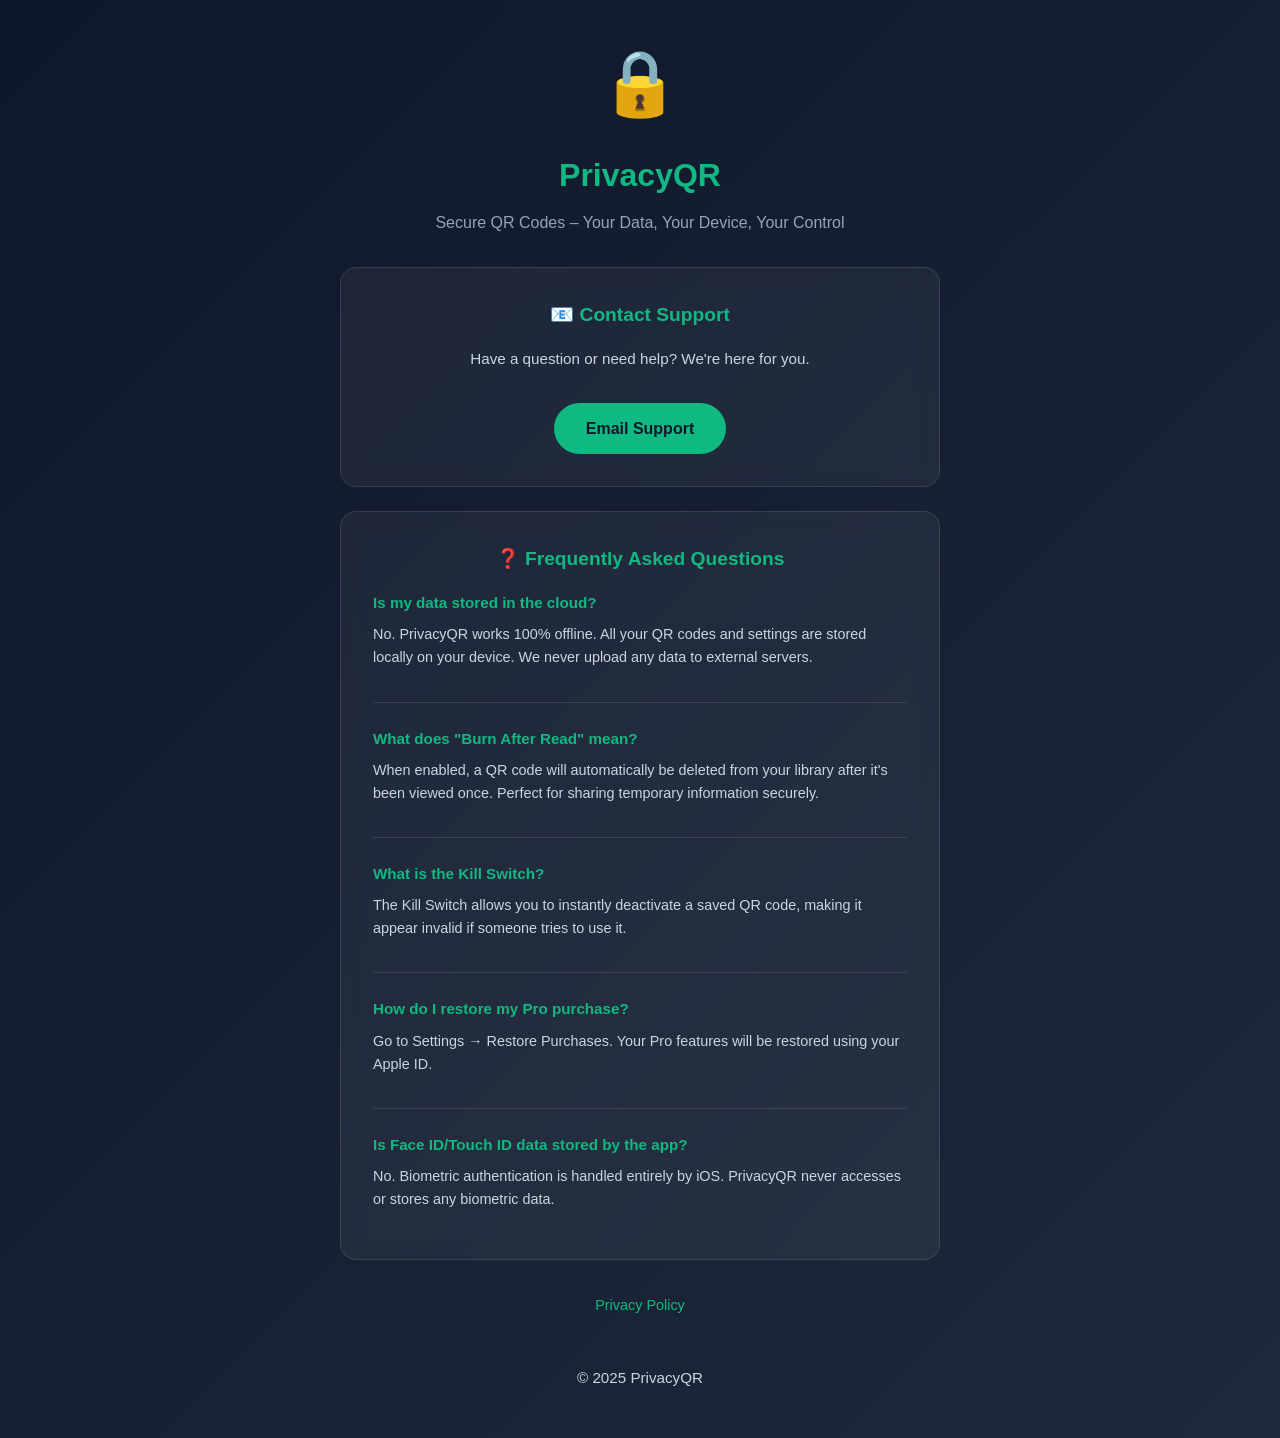
==== index.html @ dc1c3509 "Add files via upload" ====
<!DOCTYPE html>
<html lang="en">

<head>
    <meta charset="UTF-8">
    <meta name="viewport" content="width=device-width, initial-scale=1.0">
    <title>PrivacyQR – Support</title>
    <style>
        * {
            margin: 0;
            padding: 0;
            box-sizing: border-box;
        }

        body {
            font-family: -apple-system, BlinkMacSystemFont, 'Segoe UI', Roboto, sans-serif;
            background: linear-gradient(135deg, #0F172A 0%, #1E293B 100%);
            color: #E2E8F0;
            min-height: 100vh;
            padding: 2rem 1rem;
            line-height: 1.6;
        }

        .container {
            max-width: 600px;
            margin: 0 auto;
            text-align: center;
        }

        .logo {
            font-size: 4rem;
            margin-bottom: 1rem;
        }

        h1 {
            color: #10B981;
            font-size: 2rem;
            margin-bottom: 0.5rem;
        }

        .tagline {
            color: #94A3B8;
            margin-bottom: 2rem;
            font-size: 1rem;
        }

        .card {
            background: rgba(255, 255, 255, 0.05);
            border-radius: 16px;
            padding: 2rem;
            backdrop-filter: blur(10px);
            border: 1px solid rgba(255, 255, 255, 0.1);
            margin-bottom: 1.5rem;
        }

        h2 {
            color: #10B981;
            font-size: 1.2rem;
            margin-bottom: 1rem;
        }

        p {
            color: #CBD5E1;
            margin-bottom: 1rem;
            font-size: 0.95rem;
        }

        .faq-item {
            text-align: left;
            margin-bottom: 1.5rem;
            padding-bottom: 1rem;
            border-bottom: 1px solid rgba(255, 255, 255, 0.1);
        }

        .faq-item:last-child {
            border-bottom: none;
            margin-bottom: 0;
            padding-bottom: 0;
        }

        .faq-q {
            color: #10B981;
            font-weight: 600;
            margin-bottom: 0.5rem;
        }

        .faq-a {
            color: #CBD5E1;
            font-size: 0.9rem;
        }

        .contact-btn {
            display: inline-block;
            background: #10B981;
            color: #0F172A;
            padding: 0.8rem 2rem;
            border-radius: 30px;
            text-decoration: none;
            font-weight: 600;
            transition: all 0.2s;
            margin-top: 1rem;
        }

        .contact-btn:hover {
            background: #34D399;
            transform: translateY(-2px);
        }

        .links {
            margin-top: 2rem;
        }

        .links a {
            color: #10B981;
            text-decoration: none;
            margin: 0 1rem;
            font-size: 0.9rem;
        }

        .links a:hover {
            text-decoration: underline;
        }

        footer {
            margin-top: 3rem;
            color: #64748B;
            font-size: 0.8rem;
        }
    </style>
</head>

<body>
    <div class="container">
        <div class="logo">🔒</div>
        <h1>PrivacyQR</h1>
        <p class="tagline">Secure QR Codes – Your Data, Your Device, Your Control</p>

        <div class="card">
            <h2>📧 Contact Support</h2>
            <p>Have a question or need help? We're here for you.</p>
            <a href="mailto:privacyqr@proton.me" class="contact-btn">Email Support</a>
        </div>

        <div class="card">
            <h2>❓ Frequently Asked Questions</h2>

            <div class="faq-item">
                <p class="faq-q">Is my data stored in the cloud?</p>
                <p class="faq-a">No. PrivacyQR works 100% offline. All your QR codes and settings are stored locally on
                    your device. We never upload any data to external servers.</p>
            </div>

            <div class="faq-item">
                <p class="faq-q">What does "Burn After Read" mean?</p>
                <p class="faq-a">When enabled, a QR code will automatically be deleted from your library after it's been
                    viewed once. Perfect for sharing temporary information securely.</p>
            </div>

            <div class="faq-item">
                <p class="faq-q">What is the Kill Switch?</p>
                <p class="faq-a">The Kill Switch allows you to instantly deactivate a saved QR code, making it appear
                    invalid if someone tries to use it.</p>
            </div>

            <div class="faq-item">
                <p class="faq-q">How do I restore my Pro purchase?</p>
                <p class="faq-a">Go to Settings → Restore Purchases. Your Pro features will be restored using your Apple
                    ID.</p>
            </div>

            <div class="faq-item">
                <p class="faq-q">Is Face ID/Touch ID data stored by the app?</p>
                <p class="faq-a">No. Biometric authentication is handled entirely by iOS. PrivacyQR never accesses or
                    stores any biometric data.</p>
            </div>
        </div>

        <div class="links">
            <a href="privacy-policy.html">Privacy Policy</a>
        </div>

        <footer>
            <p>© 2025 PrivacyQR</p>
        </footer>
    </div>
</body>

</html>
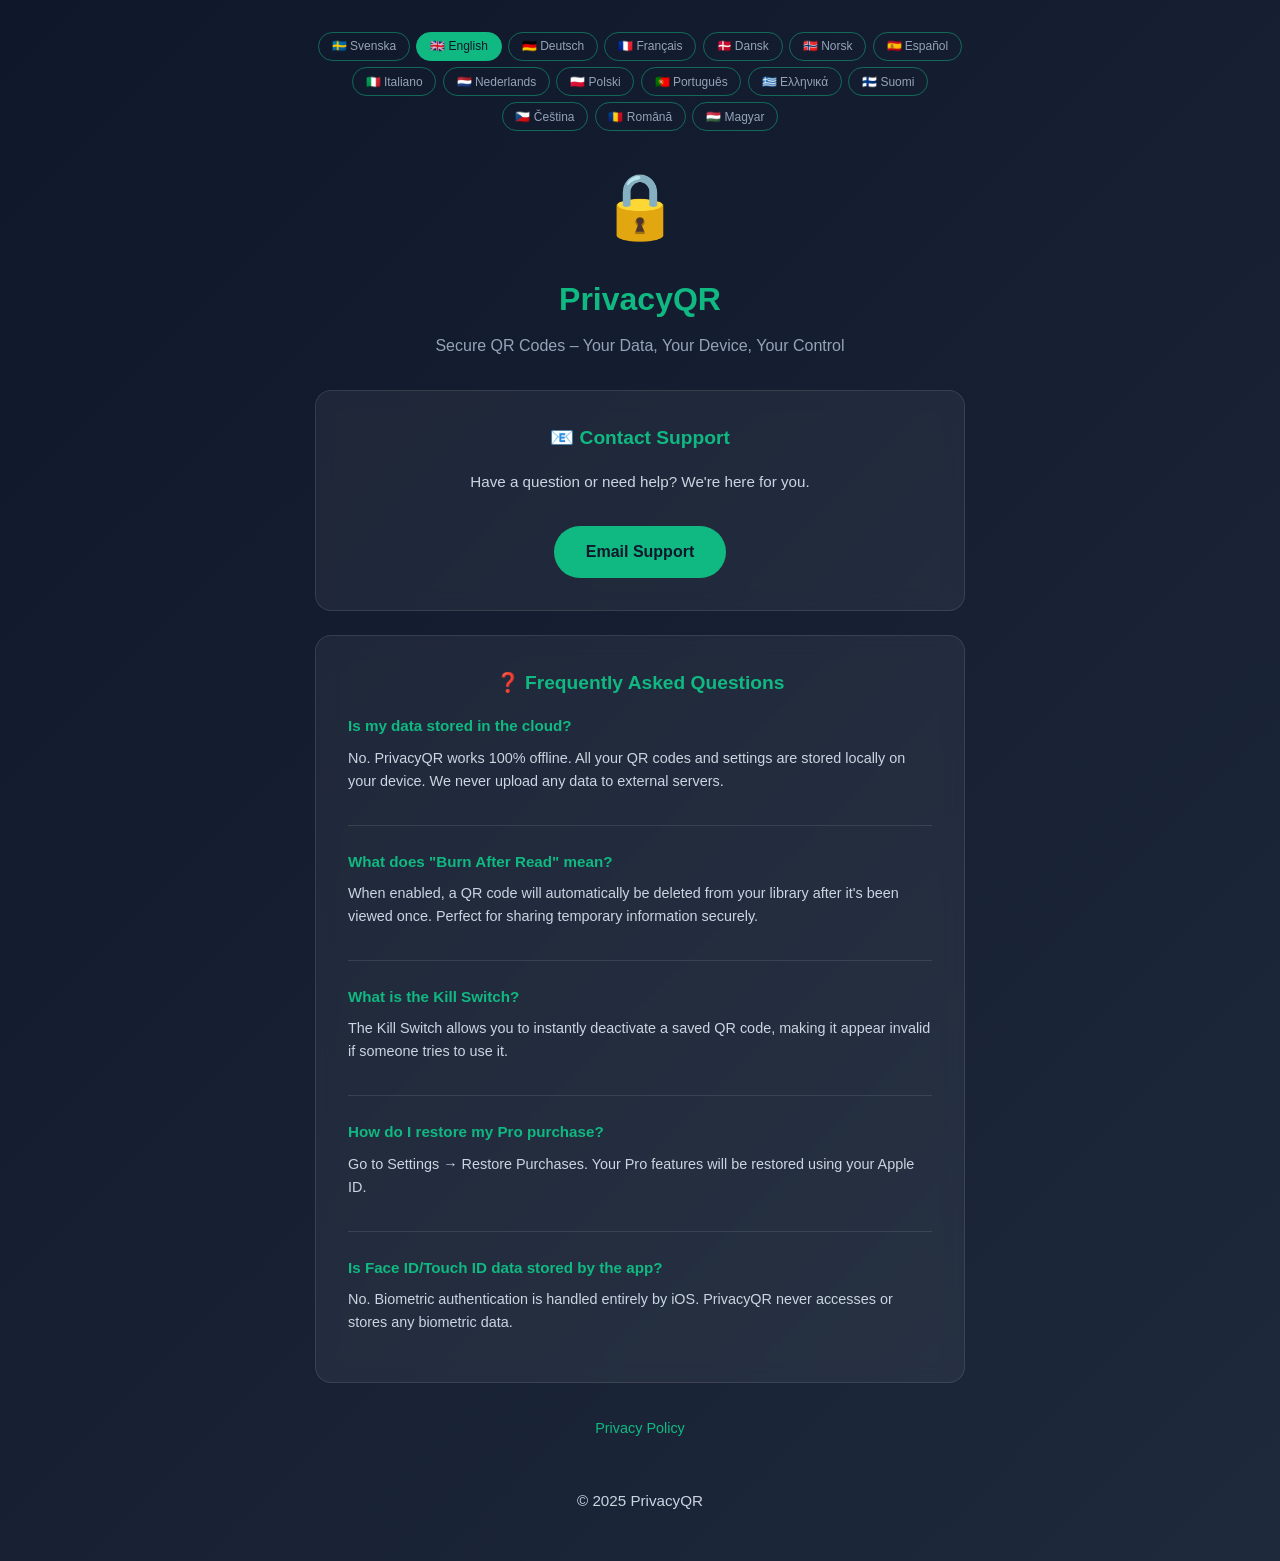
==== commit 5aaaa31f: "Add files via upload" ====
--- a/index.html
+++ b/index.html
@@ -1,5 +1,5 @@
 <!DOCTYPE html>
-<html lang="en">
+<html lang="sv">
 
 <head>
     <meta charset="UTF-8">
@@ -22,9 +22,39 @@
         }
 
         .container {
-            max-width: 600px;
+            max-width: 650px;
             margin: 0 auto;
             text-align: center;
+        }
+
+        .language-selector {
+            display: flex;
+            justify-content: center;
+            gap: 0.4rem;
+            margin-bottom: 1.5rem;
+            flex-wrap: wrap;
+        }
+
+        .lang-btn {
+            padding: 0.4rem 0.8rem;
+            border: 1px solid rgba(16, 185, 129, 0.5);
+            background: transparent;
+            color: #94A3B8;
+            border-radius: 20px;
+            cursor: pointer;
+            font-size: 0.75rem;
+            transition: all 0.2s;
+        }
+
+        .lang-btn:hover {
+            background: rgba(16, 185, 129, 0.1);
+            color: #10B981;
+        }
+
+        .lang-btn.active {
+            background: #10B981;
+            color: #0F172A;
+            border-color: #10B981;
         }
 
         .logo {
@@ -126,63 +156,646 @@
             color: #64748B;
             font-size: 0.8rem;
         }
+
+        .lang-content {
+            display: none;
+        }
+
+        .lang-content.active {
+            display: block;
+        }
     </style>
 </head>
 
 <body>
     <div class="container">
+        <div class="language-selector">
+            <button class="lang-btn active" onclick="setLanguage('sv')">🇸🇪 Svenska</button>
+            <button class="lang-btn" onclick="setLanguage('en')">🇬🇧 English</button>
+            <button class="lang-btn" onclick="setLanguage('de')">🇩🇪 Deutsch</button>
+            <button class="lang-btn" onclick="setLanguage('fr')">🇫🇷 Français</button>
+            <button class="lang-btn" onclick="setLanguage('da')">🇩🇰 Dansk</button>
+            <button class="lang-btn" onclick="setLanguage('nb')">🇳🇴 Norsk</button>
+            <button class="lang-btn" onclick="setLanguage('es')">🇪🇸 Español</button>
+            <button class="lang-btn" onclick="setLanguage('it')">🇮🇹 Italiano</button>
+            <button class="lang-btn" onclick="setLanguage('nl')">🇳🇱 Nederlands</button>
+            <button class="lang-btn" onclick="setLanguage('pl')">🇵🇱 Polski</button>
+            <button class="lang-btn" onclick="setLanguage('pt')">🇵🇹 Português</button>
+            <button class="lang-btn" onclick="setLanguage('el')">🇬🇷 Ελληνικά</button>
+            <button class="lang-btn" onclick="setLanguage('fi')">🇫🇮 Suomi</button>
+            <button class="lang-btn" onclick="setLanguage('cs')">🇨🇿 Čeština</button>
+            <button class="lang-btn" onclick="setLanguage('ro')">🇷🇴 Română</button>
+            <button class="lang-btn" onclick="setLanguage('hu')">🇭🇺 Magyar</button>
+        </div>
+
         <div class="logo">🔒</div>
         <h1>PrivacyQR</h1>
-        <p class="tagline">Secure QR Codes – Your Data, Your Device, Your Control</p>
-
-        <div class="card">
-            <h2>📧 Contact Support</h2>
-            <p>Have a question or need help? We're here for you.</p>
-            <a href="mailto:privacyqr@proton.me" class="contact-btn">Email Support</a>
-        </div>
-
-        <div class="card">
-            <h2>❓ Frequently Asked Questions</h2>
-
-            <div class="faq-item">
-                <p class="faq-q">Is my data stored in the cloud?</p>
-                <p class="faq-a">No. PrivacyQR works 100% offline. All your QR codes and settings are stored locally on
-                    your device. We never upload any data to external servers.</p>
-            </div>
-
-            <div class="faq-item">
-                <p class="faq-q">What does "Burn After Read" mean?</p>
-                <p class="faq-a">When enabled, a QR code will automatically be deleted from your library after it's been
-                    viewed once. Perfect for sharing temporary information securely.</p>
-            </div>
-
-            <div class="faq-item">
-                <p class="faq-q">What is the Kill Switch?</p>
-                <p class="faq-a">The Kill Switch allows you to instantly deactivate a saved QR code, making it appear
-                    invalid if someone tries to use it.</p>
-            </div>
-
-            <div class="faq-item">
-                <p class="faq-q">How do I restore my Pro purchase?</p>
-                <p class="faq-a">Go to Settings → Restore Purchases. Your Pro features will be restored using your Apple
-                    ID.</p>
-            </div>
-
-            <div class="faq-item">
-                <p class="faq-q">Is Face ID/Touch ID data stored by the app?</p>
-                <p class="faq-a">No. Biometric authentication is handled entirely by iOS. PrivacyQR never accesses or
-                    stores any biometric data.</p>
-            </div>
-        </div>
-
-        <div class="links">
-            <a href="privacy-policy.html">Privacy Policy</a>
+
+        <!-- Swedish -->
+        <div id="content-sv" class="lang-content active">
+            <p class="tagline">Säkra QR-koder – Din data, din enhet, din kontroll</p>
+            <div class="card">
+                <h2>📧 Kontakta support</h2>
+                <p>Har du en fråga eller behöver hjälp? Vi finns här för dig.</p>
+                <a href="mailto:privacyqr@proton.me" class="contact-btn">Skicka e-post</a>
+            </div>
+            <div class="card">
+                <h2>❓ Vanliga frågor</h2>
+                <div class="faq-item">
+                    <p class="faq-q">Lagras min data i molnet?</p>
+                    <p class="faq-a">Nej. PrivacyQR fungerar 100% offline. Alla dina QR-koder och inställningar lagras
+                        lokalt på din enhet. Vi laddar aldrig upp data till externa servrar.</p>
+                </div>
+                <div class="faq-item">
+                    <p class="faq-q">Vad betyder "Burn After Read"?</p>
+                    <p class="faq-a">När det är aktiverat raderas en QR-kod automatiskt från ditt bibliotek efter att
+                        den visats en gång. Perfekt för att dela tillfällig information säkert.</p>
+                </div>
+                <div class="faq-item">
+                    <p class="faq-q">Vad är Kill Switch?</p>
+                    <p class="faq-a">Kill Switch låter dig omedelbart avaktivera en sparad QR-kod så att den blir
+                        ogiltig om någon försöker använda den.</p>
+                </div>
+                <div class="faq-item">
+                    <p class="faq-q">Hur återställer jag mitt Pro-köp?</p>
+                    <p class="faq-a">Gå till Inställningar → Återställ köp. Dina Pro-funktioner återställs med ditt
+                        Apple-ID.</p>
+                </div>
+                <div class="faq-item">
+                    <p class="faq-q">Lagrar appen Face ID/Touch ID-data?</p>
+                    <p class="faq-a">Nej. Biometrisk autentisering hanteras helt av iOS. PrivacyQR kommer aldrig åt
+                        eller lagrar biometriska data.</p>
+                </div>
+            </div>
+            <div class="links"><a href="privacy-policy.html">Integritetspolicy</a></div>
+        </div>
+
+        <!-- English -->
+        <div id="content-en" class="lang-content">
+            <p class="tagline">Secure QR Codes – Your Data, Your Device, Your Control</p>
+            <div class="card">
+                <h2>📧 Contact Support</h2>
+                <p>Have a question or need help? We're here for you.</p>
+                <a href="mailto:privacyqr@proton.me" class="contact-btn">Email Support</a>
+            </div>
+            <div class="card">
+                <h2>❓ Frequently Asked Questions</h2>
+                <div class="faq-item">
+                    <p class="faq-q">Is my data stored in the cloud?</p>
+                    <p class="faq-a">No. PrivacyQR works 100% offline. All your QR codes and settings are stored locally
+                        on your device. We never upload any data to external servers.</p>
+                </div>
+                <div class="faq-item">
+                    <p class="faq-q">What does "Burn After Read" mean?</p>
+                    <p class="faq-a">When enabled, a QR code will automatically be deleted from your library after it's
+                        been viewed once. Perfect for sharing temporary information securely.</p>
+                </div>
+                <div class="faq-item">
+                    <p class="faq-q">What is the Kill Switch?</p>
+                    <p class="faq-a">The Kill Switch allows you to instantly deactivate a saved QR code, making it
+                        appear invalid if someone tries to use it.</p>
+                </div>
+                <div class="faq-item">
+                    <p class="faq-q">How do I restore my Pro purchase?</p>
+                    <p class="faq-a">Go to Settings → Restore Purchases. Your Pro features will be restored using your
+                        Apple ID.</p>
+                </div>
+                <div class="faq-item">
+                    <p class="faq-q">Is Face ID/Touch ID data stored by the app?</p>
+                    <p class="faq-a">No. Biometric authentication is handled entirely by iOS. PrivacyQR never accesses
+                        or stores any biometric data.</p>
+                </div>
+            </div>
+            <div class="links"><a href="privacy-policy.html">Privacy Policy</a></div>
+        </div>
+
+        <!-- German -->
+        <div id="content-de" class="lang-content">
+            <p class="tagline">Sichere QR-Codes – Deine Daten, Dein Gerät, Deine Kontrolle</p>
+            <div class="card">
+                <h2>📧 Support kontaktieren</h2>
+                <p>Hast du eine Frage oder brauchst Hilfe? Wir sind für dich da.</p>
+                <a href="mailto:privacyqr@proton.me" class="contact-btn">E-Mail senden</a>
+            </div>
+            <div class="card">
+                <h2>❓ Häufig gestellte Fragen</h2>
+                <div class="faq-item">
+                    <p class="faq-q">Werden meine Daten in der Cloud gespeichert?</p>
+                    <p class="faq-a">Nein. PrivacyQR funktioniert 100% offline. Alle deine QR-Codes und Einstellungen
+                        werden lokal auf deinem Gerät gespeichert.</p>
+                </div>
+                <div class="faq-item">
+                    <p class="faq-q">Was bedeutet "Burn After Read"?</p>
+                    <p class="faq-a">Wenn aktiviert, wird ein QR-Code automatisch aus deiner Bibliothek gelöscht,
+                        nachdem er einmal angezeigt wurde.</p>
+                </div>
+                <div class="faq-item">
+                    <p class="faq-q">Was ist der Kill Switch?</p>
+                    <p class="faq-a">Mit dem Kill Switch kannst du einen gespeicherten QR-Code sofort deaktivieren.</p>
+                </div>
+                <div class="faq-item">
+                    <p class="faq-q">Wie stelle ich meinen Pro-Kauf wieder her?</p>
+                    <p class="faq-a">Gehe zu Einstellungen → Käufe wiederherstellen.</p>
+                </div>
+                <div class="faq-item">
+                    <p class="faq-q">Speichert die App Face ID/Touch ID-Daten?</p>
+                    <p class="faq-a">Nein. Die biometrische Authentifizierung wird vollständig von iOS verwaltet.</p>
+                </div>
+            </div>
+            <div class="links"><a href="privacy-policy.html">Datenschutzerklärung</a></div>
+        </div>
+
+        <!-- French -->
+        <div id="content-fr" class="lang-content">
+            <p class="tagline">Codes QR sécurisés – Vos données, votre appareil, votre contrôle</p>
+            <div class="card">
+                <h2>📧 Contacter le support</h2>
+                <p>Vous avez une question ou besoin d'aide ? Nous sommes là pour vous.</p>
+                <a href="mailto:privacyqr@proton.me" class="contact-btn">Envoyer un e-mail</a>
+            </div>
+            <div class="card">
+                <h2>❓ Questions fréquentes</h2>
+                <div class="faq-item">
+                    <p class="faq-q">Mes données sont-elles stockées dans le cloud ?</p>
+                    <p class="faq-a">Non. PrivacyQR fonctionne 100% hors ligne. Tous vos codes QR et paramètres sont
+                        stockés localement.</p>
+                </div>
+                <div class="faq-item">
+                    <p class="faq-q">Que signifie "Burn After Read" ?</p>
+                    <p class="faq-a">Une fois activé, un code QR sera automatiquement supprimé après avoir été affiché
+                        une fois.</p>
+                </div>
+                <div class="faq-item">
+                    <p class="faq-q">Qu'est-ce que le Kill Switch ?</p>
+                    <p class="faq-a">Le Kill Switch vous permet de désactiver instantanément un code QR enregistré.</p>
+                </div>
+                <div class="faq-item">
+                    <p class="faq-q">Comment restaurer mon achat Pro ?</p>
+                    <p class="faq-a">Allez dans Paramètres → Restaurer les achats.</p>
+                </div>
+                <div class="faq-item">
+                    <p class="faq-q">L'application stocke-t-elle les données Face ID/Touch ID ?</p>
+                    <p class="faq-a">Non. L'authentification biométrique est entièrement gérée par iOS.</p>
+                </div>
+            </div>
+            <div class="links"><a href="privacy-policy.html">Politique de confidentialité</a></div>
+        </div>
+
+        <!-- Danish -->
+        <div id="content-da" class="lang-content">
+            <p class="tagline">Sikre QR-koder – Dine data, din enhed, din kontrol</p>
+            <div class="card">
+                <h2>📧 Kontakt support</h2>
+                <p>Har du et spørgsmål eller brug for hjælp? Vi er her for dig.</p>
+                <a href="mailto:privacyqr@proton.me" class="contact-btn">Send e-mail</a>
+            </div>
+            <div class="card">
+                <h2>❓ Ofte stillede spørgsmål</h2>
+                <div class="faq-item">
+                    <p class="faq-q">Gemmes mine data i skyen?</p>
+                    <p class="faq-a">Nej. PrivacyQR fungerer 100% offline. Alle dine QR-koder og indstillinger gemmes
+                        lokalt på din enhed.</p>
+                </div>
+                <div class="faq-item">
+                    <p class="faq-q">Hvad betyder "Burn After Read"?</p>
+                    <p class="faq-a">Når det er aktiveret, slettes en QR-kode automatisk fra dit bibliotek, efter den er
+                        blevet vist én gang.</p>
+                </div>
+                <div class="faq-item">
+                    <p class="faq-q">Hvad er Kill Switch?</p>
+                    <p class="faq-a">Kill Switch lader dig øjeblikkeligt deaktivere en gemt QR-kode.</p>
+                </div>
+                <div class="faq-item">
+                    <p class="faq-q">Hvordan gendanner jeg mit Pro-køb?</p>
+                    <p class="faq-a">Gå til Indstillinger → Gendan køb.</p>
+                </div>
+                <div class="faq-item">
+                    <p class="faq-q">Gemmer appen Face ID/Touch ID-data?</p>
+                    <p class="faq-a">Nej. Biometrisk godkendelse håndteres helt af iOS.</p>
+                </div>
+            </div>
+            <div class="links"><a href="privacy-policy.html">Privatlivspolitik</a></div>
+        </div>
+
+        <!-- Norwegian -->
+        <div id="content-nb" class="lang-content">
+            <p class="tagline">Sikre QR-koder – Dine data, din enhet, din kontroll</p>
+            <div class="card">
+                <h2>📧 Kontakt support</h2>
+                <p>Har du et spørsmål eller trenger hjelp? Vi er her for deg.</p>
+                <a href="mailto:privacyqr@proton.me" class="contact-btn">Send e-post</a>
+            </div>
+            <div class="card">
+                <h2>❓ Ofte stilte spørsmål</h2>
+                <div class="faq-item">
+                    <p class="faq-q">Lagres dataene mine i skyen?</p>
+                    <p class="faq-a">Nei. PrivacyQR fungerer 100% offline. Alle QR-kodene og innstillingene dine lagres
+                        lokalt på enheten din.</p>
+                </div>
+                <div class="faq-item">
+                    <p class="faq-q">Hva betyr "Burn After Read"?</p>
+                    <p class="faq-a">Når det er aktivert, slettes en QR-kode automatisk fra biblioteket ditt etter at
+                        den har blitt vist én gang.</p>
+                </div>
+                <div class="faq-item">
+                    <p class="faq-q">Hva er Kill Switch?</p>
+                    <p class="faq-a">Kill Switch lar deg umiddelbart deaktivere en lagret QR-kode.</p>
+                </div>
+                <div class="faq-item">
+                    <p class="faq-q">Hvordan gjenoppretter jeg Pro-kjøpet mitt?</p>
+                    <p class="faq-a">Gå til Innstillinger → Gjenopprett kjøp.</p>
+                </div>
+                <div class="faq-item">
+                    <p class="faq-q">Lagrer appen Face ID/Touch ID-data?</p>
+                    <p class="faq-a">Nei. Biometrisk autentisering håndteres helt av iOS.</p>
+                </div>
+            </div>
+            <div class="links"><a href="privacy-policy.html">Personvernerklæring</a></div>
+        </div>
+
+        <!-- Spanish -->
+        <div id="content-es" class="lang-content">
+            <p class="tagline">Códigos QR seguros – Tus datos, tu dispositivo, tu control</p>
+            <div class="card">
+                <h2>📧 Contactar soporte</h2>
+                <p>¿Tienes una pregunta o necesitas ayuda? Estamos aquí para ti.</p>
+                <a href="mailto:privacyqr@proton.me" class="contact-btn">Enviar email</a>
+            </div>
+            <div class="card">
+                <h2>❓ Preguntas frecuentes</h2>
+                <div class="faq-item">
+                    <p class="faq-q">¿Se almacenan mis datos en la nube?</p>
+                    <p class="faq-a">No. PrivacyQR funciona 100% sin conexión. Todos tus códigos QR y ajustes se
+                        almacenan localmente en tu dispositivo.</p>
+                </div>
+                <div class="faq-item">
+                    <p class="faq-q">¿Qué significa "Burn After Read"?</p>
+                    <p class="faq-a">Cuando está activado, un código QR se eliminará automáticamente de tu biblioteca
+                        después de mostrarse una vez.</p>
+                </div>
+                <div class="faq-item">
+                    <p class="faq-q">¿Qué es el Kill Switch?</p>
+                    <p class="faq-a">El Kill Switch te permite desactivar instantáneamente un código QR guardado.</p>
+                </div>
+                <div class="faq-item">
+                    <p class="faq-q">¿Cómo restauro mi compra Pro?</p>
+                    <p class="faq-a">Ve a Ajustes → Restaurar compras.</p>
+                </div>
+                <div class="faq-item">
+                    <p class="faq-q">¿La app almacena datos de Face ID/Touch ID?</p>
+                    <p class="faq-a">No. La autenticación biométrica es manejada completamente por iOS.</p>
+                </div>
+            </div>
+            <div class="links"><a href="privacy-policy.html">Política de privacidad</a></div>
+        </div>
+
+        <!-- Italian -->
+        <div id="content-it" class="lang-content">
+            <p class="tagline">Codici QR sicuri – I tuoi dati, il tuo dispositivo, il tuo controllo</p>
+            <div class="card">
+                <h2>📧 Contatta il supporto</h2>
+                <p>Hai una domanda o hai bisogno di aiuto? Siamo qui per te.</p>
+                <a href="mailto:privacyqr@proton.me" class="contact-btn">Invia email</a>
+            </div>
+            <div class="card">
+                <h2>❓ Domande frequenti</h2>
+                <div class="faq-item">
+                    <p class="faq-q">I miei dati vengono archiviati nel cloud?</p>
+                    <p class="faq-a">No. PrivacyQR funziona al 100% offline. Tutti i tuoi codici QR e le impostazioni
+                        sono archiviati localmente sul tuo dispositivo.</p>
+                </div>
+                <div class="faq-item">
+                    <p class="faq-q">Cosa significa "Burn After Read"?</p>
+                    <p class="faq-a">Quando attivato, un codice QR verrà eliminato automaticamente dalla tua libreria
+                        dopo essere stato visualizzato una volta.</p>
+                </div>
+                <div class="faq-item">
+                    <p class="faq-q">Cos'è il Kill Switch?</p>
+                    <p class="faq-a">Il Kill Switch ti permette di disattivare istantaneamente un codice QR salvato.</p>
+                </div>
+                <div class="faq-item">
+                    <p class="faq-q">Come ripristino il mio acquisto Pro?</p>
+                    <p class="faq-a">Vai su Impostazioni → Ripristina acquisti.</p>
+                </div>
+                <div class="faq-item">
+                    <p class="faq-q">L'app memorizza i dati di Face ID/Touch ID?</p>
+                    <p class="faq-a">No. L'autenticazione biometrica è gestita interamente da iOS.</p>
+                </div>
+            </div>
+            <div class="links"><a href="privacy-policy.html">Informativa sulla privacy</a></div>
+        </div>
+
+        <!-- Dutch -->
+        <div id="content-nl" class="lang-content">
+            <p class="tagline">Veilige QR-codes – Jouw data, jouw apparaat, jouw controle</p>
+            <div class="card">
+                <h2>📧 Contact support</h2>
+                <p>Heb je een vraag of hulp nodig? We zijn er voor je.</p>
+                <a href="mailto:privacyqr@proton.me" class="contact-btn">E-mail sturen</a>
+            </div>
+            <div class="card">
+                <h2>❓ Veelgestelde vragen</h2>
+                <div class="faq-item">
+                    <p class="faq-q">Worden mijn gegevens in de cloud opgeslagen?</p>
+                    <p class="faq-a">Nee. PrivacyQR werkt 100% offline. Al je QR-codes en instellingen worden lokaal op
+                        je apparaat opgeslagen.</p>
+                </div>
+                <div class="faq-item">
+                    <p class="faq-q">Wat betekent "Burn After Read"?</p>
+                    <p class="faq-a">Wanneer ingeschakeld, wordt een QR-code automatisch uit je bibliotheek verwijderd
+                        nadat deze één keer is bekeken.</p>
+                </div>
+                <div class="faq-item">
+                    <p class="faq-q">Wat is de Kill Switch?</p>
+                    <p class="faq-a">Met de Kill Switch kun je een opgeslagen QR-code direct deactiveren.</p>
+                </div>
+                <div class="faq-item">
+                    <p class="faq-q">Hoe herstel ik mijn Pro-aankoop?</p>
+                    <p class="faq-a">Ga naar Instellingen → Aankopen herstellen.</p>
+                </div>
+                <div class="faq-item">
+                    <p class="faq-q">Slaat de app Face ID/Touch ID-gegevens op?</p>
+                    <p class="faq-a">Nee. Biometrische authenticatie wordt volledig door iOS afgehandeld.</p>
+                </div>
+            </div>
+            <div class="links"><a href="privacy-policy.html">Privacybeleid</a></div>
+        </div>
+
+        <!-- Polish -->
+        <div id="content-pl" class="lang-content">
+            <p class="tagline">Bezpieczne kody QR – Twoje dane, Twoje urządzenie, Twoja kontrola</p>
+            <div class="card">
+                <h2>📧 Skontaktuj się ze wsparciem</h2>
+                <p>Masz pytanie lub potrzebujesz pomocy? Jesteśmy tu dla Ciebie.</p>
+                <a href="mailto:privacyqr@proton.me" class="contact-btn">Wyślij e-mail</a>
+            </div>
+            <div class="card">
+                <h2>❓ Często zadawane pytania</h2>
+                <div class="faq-item">
+                    <p class="faq-q">Czy moje dane są przechowywane w chmurze?</p>
+                    <p class="faq-a">Nie. PrivacyQR działa w 100% offline. Wszystkie Twoje kody QR i ustawienia są
+                        przechowywane lokalnie na Twoim urządzeniu.</p>
+                </div>
+                <div class="faq-item">
+                    <p class="faq-q">Co oznacza "Burn After Read"?</p>
+                    <p class="faq-a">Po włączeniu kod QR zostanie automatycznie usunięty z biblioteki po jednokrotnym
+                        wyświetleniu.</p>
+                </div>
+                <div class="faq-item">
+                    <p class="faq-q">Czym jest Kill Switch?</p>
+                    <p class="faq-a">Kill Switch pozwala natychmiast dezaktywować zapisany kod QR.</p>
+                </div>
+                <div class="faq-item">
+                    <p class="faq-q">Jak przywrócić zakup Pro?</p>
+                    <p class="faq-a">Przejdź do Ustawienia → Przywróć zakupy.</p>
+                </div>
+                <div class="faq-item">
+                    <p class="faq-q">Czy aplikacja przechowuje dane Face ID/Touch ID?</p>
+                    <p class="faq-a">Nie. Uwierzytelnianie biometryczne jest obsługiwane całkowicie przez iOS.</p>
+                </div>
+            </div>
+            <div class="links"><a href="privacy-policy.html">Polityka prywatności</a></div>
+        </div>
+
+        <!-- Portuguese -->
+        <div id="content-pt" class="lang-content">
+            <p class="tagline">Códigos QR seguros – Os seus dados, o seu dispositivo, o seu controlo</p>
+            <div class="card">
+                <h2>📧 Contactar suporte</h2>
+                <p>Tem uma pergunta ou precisa de ajuda? Estamos aqui para si.</p>
+                <a href="mailto:privacyqr@proton.me" class="contact-btn">Enviar e-mail</a>
+            </div>
+            <div class="card">
+                <h2>❓ Perguntas frequentes</h2>
+                <div class="faq-item">
+                    <p class="faq-q">Os meus dados são armazenados na nuvem?</p>
+                    <p class="faq-a">Não. O PrivacyQR funciona 100% offline. Todos os seus códigos QR e definições são
+                        armazenados localmente no seu dispositivo.</p>
+                </div>
+                <div class="faq-item">
+                    <p class="faq-q">O que significa "Burn After Read"?</p>
+                    <p class="faq-a">Quando ativado, um código QR será automaticamente eliminado da sua biblioteca após
+                        ser visualizado uma vez.</p>
+                </div>
+                <div class="faq-item">
+                    <p class="faq-q">O que é o Kill Switch?</p>
+                    <p class="faq-a">O Kill Switch permite-lhe desativar instantaneamente um código QR guardado.</p>
+                </div>
+                <div class="faq-item">
+                    <p class="faq-q">Como restauro a minha compra Pro?</p>
+                    <p class="faq-a">Vá a Definições → Restaurar compras.</p>
+                </div>
+                <div class="faq-item">
+                    <p class="faq-q">A app armazena dados de Face ID/Touch ID?</p>
+                    <p class="faq-a">Não. A autenticação biométrica é tratada inteiramente pelo iOS.</p>
+                </div>
+            </div>
+            <div class="links"><a href="privacy-policy.html">Política de Privacidade</a></div>
+        </div>
+
+        <!-- Greek -->
+        <div id="content-el" class="lang-content">
+            <p class="tagline">Ασφαλείς κωδικοί QR – Τα δεδομένα σας, η συσκευή σας, ο έλεγχός σας</p>
+            <div class="card">
+                <h2>📧 Επικοινωνία με υποστήριξη</h2>
+                <p>Έχετε ερώτηση ή χρειάζεστε βοήθεια; Είμαστε εδώ για εσάς.</p>
+                <a href="mailto:privacyqr@proton.me" class="contact-btn">Αποστολή email</a>
+            </div>
+            <div class="card">
+                <h2>❓ Συχνές ερωτήσεις</h2>
+                <div class="faq-item">
+                    <p class="faq-q">Αποθηκεύονται τα δεδομένα μου στο cloud;</p>
+                    <p class="faq-a">Όχι. Το PrivacyQR λειτουργεί 100% offline. Όλοι οι κωδικοί QR και οι ρυθμίσεις σας
+                        αποθηκεύονται τοπικά στη συσκευή σας.</p>
+                </div>
+                <div class="faq-item">
+                    <p class="faq-q">Τι σημαίνει "Burn After Read";</p>
+                    <p class="faq-a">Όταν είναι ενεργοποιημένο, ένας κωδικός QR θα διαγραφεί αυτόματα από τη βιβλιοθήκη
+                        σας μετά την προβολή του μία φορά.</p>
+                </div>
+                <div class="faq-item">
+                    <p class="faq-q">Τι είναι το Kill Switch;</p>
+                    <p class="faq-a">Το Kill Switch σας επιτρέπει να απενεργοποιήσετε άμεσα έναν αποθηκευμένο κωδικό QR.
+                    </p>
+                </div>
+                <div class="faq-item">
+                    <p class="faq-q">Πώς επαναφέρω την αγορά Pro;</p>
+                    <p class="faq-a">Μεταβείτε στις Ρυθμίσεις → Επαναφορά αγορών.</p>
+                </div>
+                <div class="faq-item">
+                    <p class="faq-q">Αποθηκεύει η εφαρμογή δεδομένα Face ID/Touch ID;</p>
+                    <p class="faq-a">Όχι. Ο βιομετρικός έλεγχος ταυτότητας διαχειρίζεται εξ ολοκλήρου από το iOS.</p>
+                </div>
+            </div>
+            <div class="links"><a href="privacy-policy.html">Πολιτική Απορρήτου</a></div>
+        </div>
+
+        <!-- Finnish -->
+        <div id="content-fi" class="lang-content">
+            <p class="tagline">Turvalliset QR-koodit – Sinun datasi, sinun laitteesi, sinun hallintasi</p>
+            <div class="card">
+                <h2>📧 Ota yhteyttä tukeen</h2>
+                <p>Onko sinulla kysyttävää tai tarvitsetko apua? Olemme täällä sinua varten.</p>
+                <a href="mailto:privacyqr@proton.me" class="contact-btn">Lähetä sähköposti</a>
+            </div>
+            <div class="card">
+                <h2>❓ Usein kysytyt kysymykset</h2>
+                <div class="faq-item">
+                    <p class="faq-q">Tallennetaanko tietoni pilveen?</p>
+                    <p class="faq-a">Ei. PrivacyQR toimii 100% offline-tilassa. Kaikki QR-koodisi ja asetuksesi
+                        tallennetaan paikallisesti laitteellesi.</p>
+                </div>
+                <div class="faq-item">
+                    <p class="faq-q">Mitä "Burn After Read" tarkoittaa?</p>
+                    <p class="faq-a">Kun se on käytössä, QR-koodi poistetaan automaattisesti kirjastostasi sen jälkeen,
+                        kun se on katsottu kerran.</p>
+                </div>
+                <div class="faq-item">
+                    <p class="faq-q">Mikä on Kill Switch?</p>
+                    <p class="faq-a">Kill Switch mahdollistaa tallennetun QR-koodin välittömän deaktivoinnin.</p>
+                </div>
+                <div class="faq-item">
+                    <p class="faq-q">Miten palautan Pro-ostokseni?</p>
+                    <p class="faq-a">Siirry kohtaan Asetukset → Palauta ostokset.</p>
+                </div>
+                <div class="faq-item">
+                    <p class="faq-q">Tallentaako sovellus Face ID/Touch ID -tietoja?</p>
+                    <p class="faq-a">Ei. Biometrinen todennus hoidetaan kokonaan iOS:n toimesta.</p>
+                </div>
+            </div>
+            <div class="links"><a href="privacy-policy.html">Tietosuojakäytäntö</a></div>
+        </div>
+
+        <!-- Czech -->
+        <div id="content-cs" class="lang-content">
+            <p class="tagline">Bezpečné QR kódy – Vaše data, vaše zařízení, vaše kontrola</p>
+            <div class="card">
+                <h2>📧 Kontaktujte podporu</h2>
+                <p>Máte otázku nebo potřebujete pomoc? Jsme tu pro vás.</p>
+                <a href="mailto:privacyqr@proton.me" class="contact-btn">Odeslat e-mail</a>
+            </div>
+            <div class="card">
+                <h2>❓ Často kladené otázky</h2>
+                <div class="faq-item">
+                    <p class="faq-q">Jsou moje data uložena v cloudu?</p>
+                    <p class="faq-a">Ne. PrivacyQR funguje 100% offline. Všechny vaše QR kódy a nastavení jsou uloženy
+                        lokálně ve vašem zařízení.</p>
+                </div>
+                <div class="faq-item">
+                    <p class="faq-q">Co znamená "Burn After Read"?</p>
+                    <p class="faq-a">Když je aktivováno, QR kód bude automaticky smazán z vaší knihovny po jednom
+                        zobrazení.</p>
+                </div>
+                <div class="faq-item">
+                    <p class="faq-q">Co je Kill Switch?</p>
+                    <p class="faq-a">Kill Switch vám umožňuje okamžitě deaktivovat uložený QR kód.</p>
+                </div>
+                <div class="faq-item">
+                    <p class="faq-q">Jak obnovím svůj nákup Pro?</p>
+                    <p class="faq-a">Přejděte do Nastavení → Obnovit nákupy.</p>
+                </div>
+                <div class="faq-item">
+                    <p class="faq-q">Ukládá aplikace data Face ID/Touch ID?</p>
+                    <p class="faq-a">Ne. Biometrické ověřování je zcela zpracováváno systémem iOS.</p>
+                </div>
+            </div>
+            <div class="links"><a href="privacy-policy.html">Zásady ochrany osobních údajů</a></div>
+        </div>
+
+        <!-- Romanian -->
+        <div id="content-ro" class="lang-content">
+            <p class="tagline">Coduri QR sigure – Datele tale, dispozitivul tău, controlul tău</p>
+            <div class="card">
+                <h2>📧 Contactează suportul</h2>
+                <p>Ai o întrebare sau ai nevoie de ajutor? Suntem aici pentru tine.</p>
+                <a href="mailto:privacyqr@proton.me" class="contact-btn">Trimite email</a>
+            </div>
+            <div class="card">
+                <h2>❓ Întrebări frecvente</h2>
+                <div class="faq-item">
+                    <p class="faq-q">Sunt datele mele stocate în cloud?</p>
+                    <p class="faq-a">Nu. PrivacyQR funcționează 100% offline. Toate codurile QR și setările tale sunt
+                        stocate local pe dispozitivul tău.</p>
+                </div>
+                <div class="faq-item">
+                    <p class="faq-q">Ce înseamnă "Burn After Read"?</p>
+                    <p class="faq-a">Când este activat, un cod QR va fi șters automat din bibliotecă după ce a fost
+                        vizualizat o dată.</p>
+                </div>
+                <div class="faq-item">
+                    <p class="faq-q">Ce este Kill Switch?</p>
+                    <p class="faq-a">Kill Switch îți permite să dezactivezi instant un cod QR salvat.</p>
+                </div>
+                <div class="faq-item">
+                    <p class="faq-q">Cum îmi restaurez achiziția Pro?</p>
+                    <p class="faq-a">Mergi la Setări → Restaurează achizițiile.</p>
+                </div>
+                <div class="faq-item">
+                    <p class="faq-q">Stochează aplicația date Face ID/Touch ID?</p>
+                    <p class="faq-a">Nu. Autentificarea biometrică este gestionată în întregime de iOS.</p>
+                </div>
+            </div>
+            <div class="links"><a href="privacy-policy.html">Politica de confidențialitate</a></div>
+        </div>
+
+        <!-- Hungarian -->
+        <div id="content-hu" class="lang-content">
+            <p class="tagline">Biztonságos QR-kódok – Az Ön adatai, az Ön eszköze, az Ön irányítása</p>
+            <div class="card">
+                <h2>📧 Támogatás elérése</h2>
+                <p>Van kérdése vagy segítségre van szüksége? Itt vagyunk Önért.</p>
+                <a href="mailto:privacyqr@proton.me" class="contact-btn">E-mail küldése</a>
+            </div>
+            <div class="card">
+                <h2>❓ Gyakran ismételt kérdések</h2>
+                <div class="faq-item">
+                    <p class="faq-q">Az adataim a felhőben tárolódnak?</p>
+                    <p class="faq-a">Nem. A PrivacyQR 100%-ban offline működik. Minden QR-kódja és beállítása helyben
+                        tárolódik az eszközön.</p>
+                </div>
+                <div class="faq-item">
+                    <p class="faq-q">Mit jelent a "Burn After Read"?</p>
+                    <p class="faq-a">Ha engedélyezve van, a QR-kód automatikusan törlődik a könyvtárból az egyszeri
+                        megtekintés után.</p>
+                </div>
+                <div class="faq-item">
+                    <p class="faq-q">Mi az a Kill Switch?</p>
+                    <p class="faq-a">A Kill Switch lehetővé teszi egy mentett QR-kód azonnali deaktiválását.</p>
+                </div>
+                <div class="faq-item">
+                    <p class="faq-q">Hogyan állítom vissza a Pro vásárlásomat?</p>
+                    <p class="faq-a">Lépjen a Beállítások → Vásárlások visszaállítása menüpontra.</p>
+                </div>
+                <div class="faq-item">
+                    <p class="faq-q">Tárolja az alkalmazás a Face ID/Touch ID adatokat?</p>
+                    <p class="faq-a">Nem. A biometrikus hitelesítést teljes egészében az iOS kezeli.</p>
+                </div>
+            </div>
+            <div class="links"><a href="privacy-policy.html">Adatvédelmi irányelvek</a></div>
         </div>
 
         <footer>
             <p>© 2025 PrivacyQR</p>
         </footer>
     </div>
+
+    <script>
+        function setLanguage(lang) {
+            document.querySelectorAll('.lang-content').forEach(el => el.classList.remove('active'));
+            document.querySelectorAll('.lang-btn').forEach(el => el.classList.remove('active'));
+            document.getElementById('content-' + lang).classList.add('active');
+            event.target.classList.add('active');
+            document.documentElement.lang = lang;
+        }
+        document.addEventListener('DOMContentLoaded', function () {
+            const browserLang = navigator.language.substring(0, 2);
+            const langMap = { 'sv': 'sv', 'en': 'en', 'de': 'de', 'fr': 'fr', 'da': 'da', 'no': 'nb', 'nb': 'nb', 'es': 'es', 'it': 'it', 'nl': 'nl', 'pl': 'pl', 'pt': 'pt', 'el': 'el', 'fi': 'fi', 'cs': 'cs', 'ro': 'ro', 'hu': 'hu' };
+            if (langMap[browserLang]) {
+                const btn = document.querySelector(`.lang-btn[onclick*="'${langMap[browserLang]}'"]`);
+                if (btn) btn.click();
+            }
+        });
+    </script>
 </body>
 
 </html>
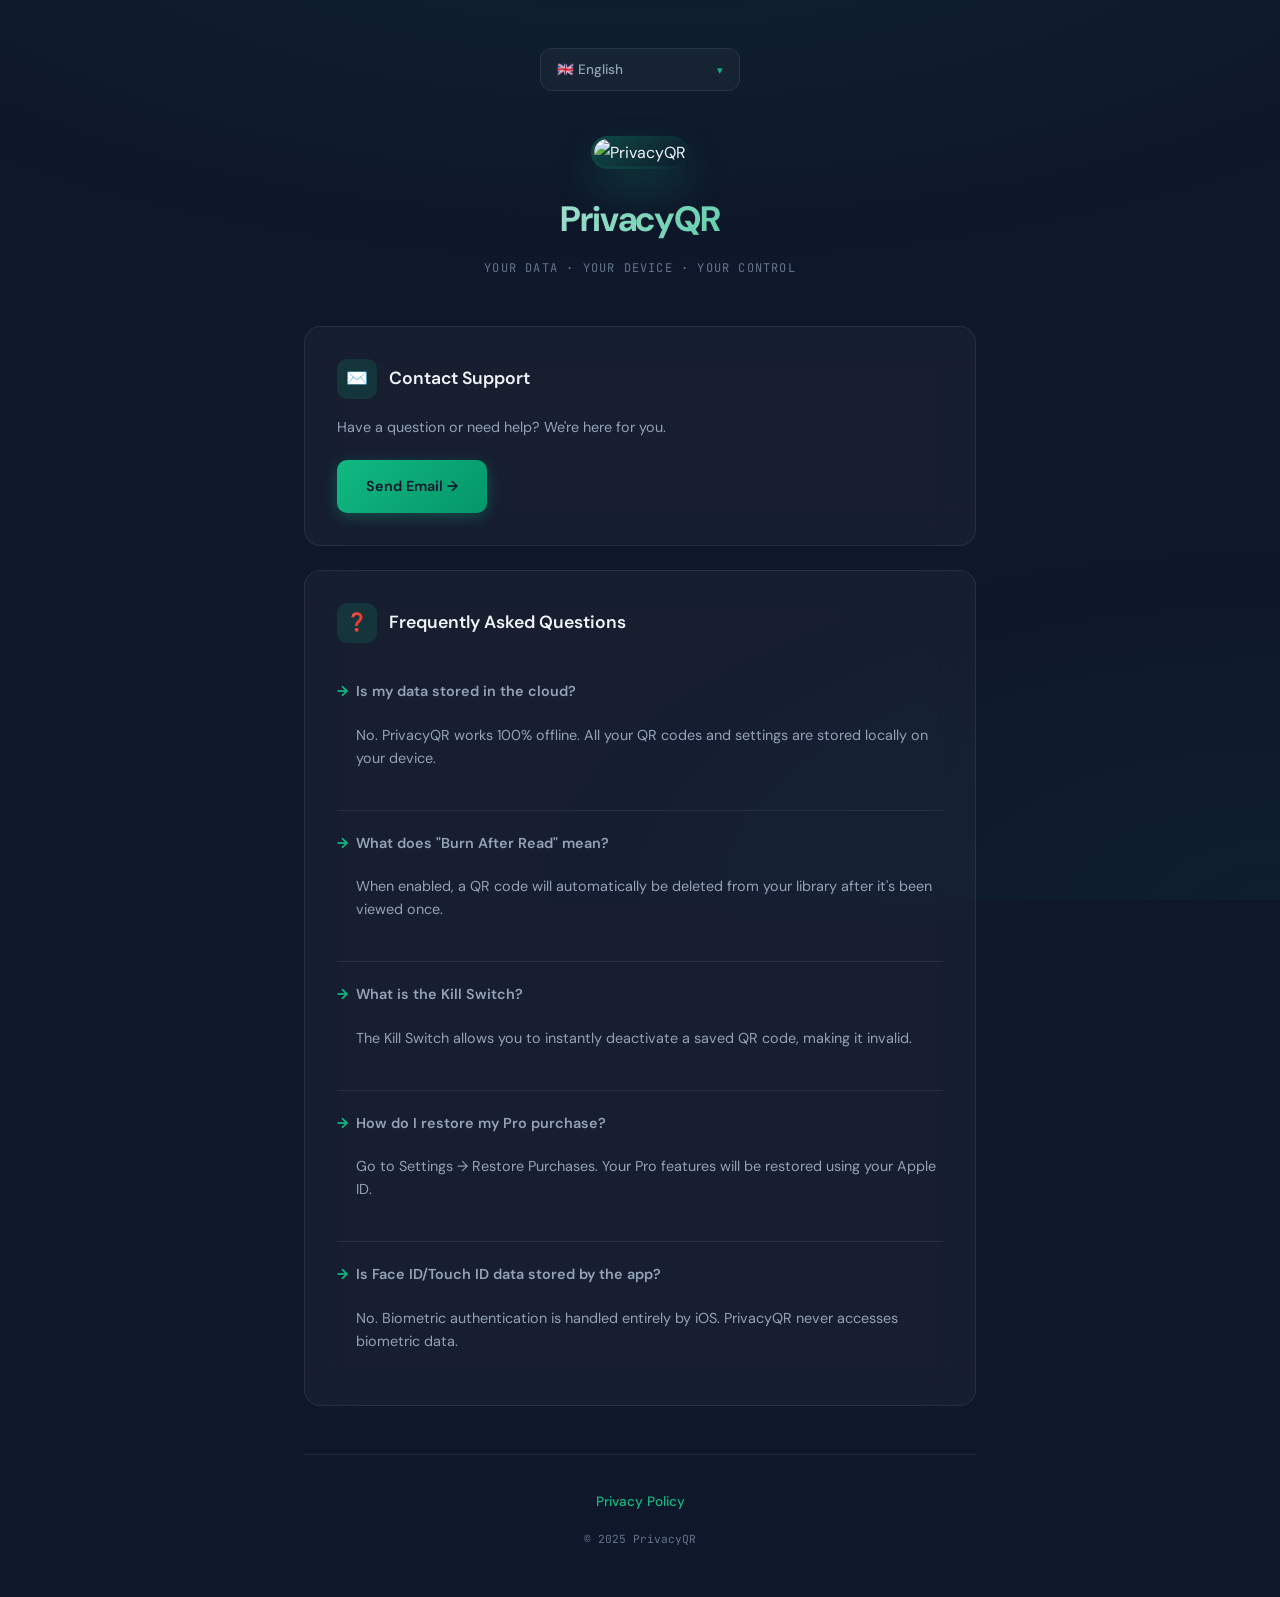
==== commit 4f83b5c5: "Add files via upload" ====
--- a/index.html
+++ b/index.html
@@ -5,7 +5,27 @@
     <meta charset="UTF-8">
     <meta name="viewport" content="width=device-width, initial-scale=1.0">
     <title>PrivacyQR – Support</title>
+    <link rel="preconnect" href="https://fonts.googleapis.com">
+    <link rel="preconnect" href="https://fonts.gstatic.com" crossorigin>
+    <link
+        href="https://fonts.googleapis.com/css2?family=DM+Sans:wght@400;500;600;700&family=JetBrains+Mono:wght@500&display=swap"
+        rel="stylesheet">
     <style>
+        :root {
+            --trust-navy: #0F172A;
+            --trust-navy-light: #1E293B;
+            --secure-mint: #10B981;
+            --secure-mint-glow: rgba(16, 185, 129, 0.15);
+            --alert-coral: #F43F5E;
+            --text-primary: #F1F5F9;
+            --text-secondary: #94A3B8;
+            --text-muted: #64748B;
+            --surface: rgba(255, 255, 255, 0.03);
+            --surface-hover: rgba(255, 255, 255, 0.06);
+            --border: rgba(255, 255, 255, 0.08);
+            --border-glow: rgba(16, 185, 129, 0.3);
+        }
+
         * {
             margin: 0;
             padding: 0;
@@ -13,150 +33,344 @@
         }
 
         body {
-            font-family: -apple-system, BlinkMacSystemFont, 'Segoe UI', Roboto, sans-serif;
-            background: linear-gradient(135deg, #0F172A 0%, #1E293B 100%);
-            color: #E2E8F0;
+            font-family: 'DM Sans', -apple-system, BlinkMacSystemFont, sans-serif;
+            background: var(--trust-navy);
+            color: var(--text-primary);
             min-height: 100vh;
-            padding: 2rem 1rem;
-            line-height: 1.6;
+            line-height: 1.7;
+            overflow-x: hidden;
+        }
+
+        /* Animated background */
+        .bg-pattern {
+            position: fixed;
+            top: 0;
+            left: 0;
+            right: 0;
+            bottom: 0;
+            background:
+                radial-gradient(ellipse 80% 50% at 50% -20%, rgba(16, 185, 129, 0.08), transparent),
+                radial-gradient(ellipse 60% 40% at 100% 100%, rgba(16, 185, 129, 0.05), transparent);
+            pointer-events: none;
+            z-index: 0;
         }
 
         .container {
-            max-width: 650px;
+            position: relative;
+            z-index: 1;
+            max-width: 720px;
             margin: 0 auto;
-            text-align: center;
-        }
-
-        .language-selector {
+            padding: 3rem 1.5rem;
+        }
+
+        /* Language Selector Dropdown */
+        .lang-selector {
             display: flex;
             justify-content: center;
-            gap: 0.4rem;
+            margin-bottom: 3rem;
+            opacity: 0;
+            animation: fadeIn 0.6s ease 0.2s forwards;
+            position: relative;
+            z-index: 100;
+        }
+
+        .lang-dropdown {
+            position: relative;
+            width: 200px;
+        }
+
+        .lang-dropdown-trigger {
+            width: 100%;
+            padding: 0.75rem 1rem;
+            background: var(--surface);
+            border: 1px solid var(--border);
+            border-radius: 12px;
+            color: var(--text-secondary);
+            font-family: 'DM Sans', sans-serif;
+            font-size: 0.85rem;
+            font-weight: 500;
+            cursor: pointer;
+            display: flex;
+            align-items: center;
+            justify-content: space-between;
+            transition: all 0.3s ease;
+            backdrop-filter: blur(10px);
+        }
+
+        .lang-dropdown-trigger:hover {
+            border-color: var(--border-glow);
+            background: var(--surface-hover);
+        }
+
+        .lang-dropdown-trigger .chevron {
+            font-size: 0.7rem;
+            transition: transform 0.3s ease;
+            color: var(--secure-mint);
+        }
+
+        .lang-dropdown.active .lang-dropdown-trigger .chevron {
+            transform: rotate(180deg);
+        }
+
+        .lang-dropdown-menu {
+            position: absolute;
+            top: calc(100% + 8px);
+            left: 0;
+            right: 0;
+            background: rgba(15, 23, 42, 0.95);
+            border: 1px solid var(--border);
+            border-radius: 12px;
+            overflow: hidden;
+            display: none;
+            flex-direction: column;
+            backdrop-filter: blur(20px);
+            box-shadow: 0 20px 40px rgba(0, 0, 0, 0.4);
+            max-height: 300px;
+            overflow-y: auto;
+            z-index: 101;
+        }
+
+        .lang-dropdown.active .lang-dropdown-menu {
+            display: flex;
+        }
+
+        .lang-option {
+            padding: 0.75rem 1rem;
+            font-size: 0.85rem;
+            color: var(--text-secondary);
+            cursor: pointer;
+            transition: all 0.2s ease;
+            display: flex;
+            align-items: center;
+            gap: 0.75rem;
+        }
+
+        .lang-option:hover {
+            background: var(--secure-mint-glow);
+            color: var(--secure-mint);
+        }
+
+        .lang-option.active {
+            background: var(--secure-mint);
+            color: var(--trust-navy);
+            font-weight: 600;
+        }
+
+        /* Custom Scrollbar for dropdown */
+        .lang-dropdown-menu::-webkit-scrollbar {
+            width: 4px;
+        }
+
+        .lang-dropdown-menu::-webkit-scrollbar-track {
+            background: transparent;
+        }
+
+        .lang-dropdown-menu::-webkit-scrollbar-thumb {
+            background: var(--border);
+            border-radius: 10px;
+        }
+
+        /* Header */
+        .header {
+            text-align: center;
+            margin-bottom: 3rem;
+            opacity: 0;
+            animation: slideUp 0.7s ease 0.3s forwards;
+        }
+
+        .logo-container {
+            position: relative;
+            display: inline-block;
             margin-bottom: 1.5rem;
-            flex-wrap: wrap;
-        }
-
-        .lang-btn {
-            padding: 0.4rem 0.8rem;
-            border: 1px solid rgba(16, 185, 129, 0.5);
-            background: transparent;
-            color: #94A3B8;
-            border-radius: 20px;
-            cursor: pointer;
+        }
+
+        .logo {
+            width: 80px;
+            height: 80px;
+            border-radius: 22px;
+            object-fit: cover;
+            box-shadow: 0 20px 40px rgba(16, 185, 129, 0.25);
+            animation: float 6s ease-in-out infinite;
+        }
+
+        .logo::after {
+            content: '';
+            position: absolute;
+            inset: -3px;
+            border-radius: 25px;
+            background: linear-gradient(135deg, var(--secure-mint), transparent);
+            opacity: 0.3;
+            z-index: -1;
+        }
+
+        h1 {
+            font-size: 2.2rem;
+            font-weight: 700;
+            letter-spacing: -0.03em;
+            margin-bottom: 0.5rem;
+            background: linear-gradient(135deg, var(--text-primary), var(--secure-mint));
+            -webkit-background-clip: text;
+            -webkit-text-fill-color: transparent;
+            background-clip: text;
+        }
+
+        .tagline {
+            font-family: 'JetBrains Mono', monospace;
             font-size: 0.75rem;
-            transition: all 0.2s;
-        }
-
-        .lang-btn:hover {
-            background: rgba(16, 185, 129, 0.1);
-            color: #10B981;
-        }
-
-        .lang-btn.active {
-            background: #10B981;
-            color: #0F172A;
-            border-color: #10B981;
-        }
-
-        .logo {
-            font-size: 4rem;
-            margin-bottom: 1rem;
-        }
-
-        h1 {
-            color: #10B981;
-            font-size: 2rem;
-            margin-bottom: 0.5rem;
-        }
-
-        .tagline {
-            color: #94A3B8;
-            margin-bottom: 2rem;
-            font-size: 1rem;
-        }
-
+            color: var(--text-muted);
+            letter-spacing: 0.1em;
+            text-transform: uppercase;
+        }
+
+        /* Cards */
         .card {
-            background: rgba(255, 255, 255, 0.05);
+            background: var(--surface);
+            border: 1px solid var(--border);
             border-radius: 16px;
             padding: 2rem;
-            backdrop-filter: blur(10px);
-            border: 1px solid rgba(255, 255, 255, 0.1);
             margin-bottom: 1.5rem;
+            backdrop-filter: blur(20px);
+            transition: all 0.3s cubic-bezier(0.4, 0, 0.2, 1);
+            opacity: 0;
+            animation: slideUp 0.6s ease forwards;
+        }
+
+        .card:nth-child(1) {
+            animation-delay: 0.4s;
+        }
+
+        .card:nth-child(2) {
+            animation-delay: 0.5s;
+        }
+
+        .card:hover {
+            border-color: var(--border-glow);
+            transform: translateY(-2px);
+            box-shadow: 0 20px 40px rgba(0, 0, 0, 0.2);
+        }
+
+        .card-header {
+            display: flex;
+            align-items: center;
+            gap: 0.75rem;
+            margin-bottom: 1rem;
+        }
+
+        .card-icon {
+            width: 40px;
+            height: 40px;
+            background: var(--secure-mint-glow);
+            border-radius: 10px;
+            display: flex;
+            align-items: center;
+            justify-content: center;
+            font-size: 1.1rem;
         }
 
         h2 {
-            color: #10B981;
-            font-size: 1.2rem;
-            margin-bottom: 1rem;
-        }
-
-        p {
-            color: #CBD5E1;
-            margin-bottom: 1rem;
-            font-size: 0.95rem;
-        }
-
+            font-size: 1.1rem;
+            font-weight: 600;
+            color: var(--text-primary);
+        }
+
+        .card p {
+            color: var(--text-secondary);
+            font-size: 0.9rem;
+            margin-bottom: 1.25rem;
+        }
+
+        /* Contact Button */
+        .contact-btn {
+            display: inline-flex;
+            align-items: center;
+            gap: 0.5rem;
+            background: linear-gradient(135deg, var(--secure-mint), #059669);
+            color: var(--trust-navy);
+            padding: 0.9rem 1.8rem;
+            border-radius: 10px;
+            text-decoration: none;
+            font-weight: 600;
+            font-size: 0.9rem;
+            transition: all 0.3s cubic-bezier(0.4, 0, 0.2, 1);
+            box-shadow: 0 4px 15px rgba(16, 185, 129, 0.3);
+        }
+
+        .contact-btn:hover {
+            transform: translateY(-2px);
+            box-shadow: 0 8px 25px rgba(16, 185, 129, 0.4);
+        }
+
+        /* FAQ */
         .faq-item {
-            text-align: left;
-            margin-bottom: 1.5rem;
-            padding-bottom: 1rem;
-            border-bottom: 1px solid rgba(255, 255, 255, 0.1);
+            padding: 1.25rem 0;
+            border-bottom: 1px solid var(--border);
         }
 
         .faq-item:last-child {
             border-bottom: none;
-            margin-bottom: 0;
             padding-bottom: 0;
         }
 
+        .faq-item:first-child {
+            padding-top: 0;
+        }
+
         .faq-q {
-            color: #10B981;
             font-weight: 600;
+            color: var(--text-primary);
             margin-bottom: 0.5rem;
+            font-size: 0.95rem;
+            display: flex;
+            align-items: flex-start;
+            gap: 0.5rem;
+        }
+
+        .faq-q::before {
+            content: '→';
+            color: var(--secure-mint);
+            font-weight: 700;
         }
 
         .faq-a {
-            color: #CBD5E1;
-            font-size: 0.9rem;
-        }
-
-        .contact-btn {
-            display: inline-block;
-            background: #10B981;
-            color: #0F172A;
-            padding: 0.8rem 2rem;
-            border-radius: 30px;
+            color: var(--text-secondary);
+            font-size: 0.85rem;
+            padding-left: 1.2rem;
+            line-height: 1.6;
+        }
+
+        /* Footer */
+        .footer {
+            text-align: center;
+            margin-top: 3rem;
+            padding-top: 2rem;
+            border-top: 1px solid var(--border);
+            opacity: 0;
+            animation: fadeIn 0.6s ease 0.7s forwards;
+        }
+
+        .footer-links {
+            margin-bottom: 1rem;
+        }
+
+        .footer-links a {
+            color: var(--secure-mint);
             text-decoration: none;
-            font-weight: 600;
-            transition: all 0.2s;
-            margin-top: 1rem;
-        }
-
-        .contact-btn:hover {
-            background: #34D399;
-            transform: translateY(-2px);
-        }
-
-        .links {
-            margin-top: 2rem;
-        }
-
-        .links a {
-            color: #10B981;
-            text-decoration: none;
-            margin: 0 1rem;
-            font-size: 0.9rem;
-        }
-
-        .links a:hover {
-            text-decoration: underline;
-        }
-
-        footer {
-            margin-top: 3rem;
-            color: #64748B;
-            font-size: 0.8rem;
-        }
-
+            font-size: 0.85rem;
+            font-weight: 500;
+            transition: opacity 0.2s;
+        }
+
+        .footer-links a:hover {
+            opacity: 0.8;
+        }
+
+        .copyright {
+            font-family: 'JetBrains Mono', monospace;
+            font-size: 0.7rem;
+            color: var(--text-muted);
+        }
+
+        /* Language Content */
         .lang-content {
             display: none;
         }
@@ -164,57 +378,132 @@
         .lang-content.active {
             display: block;
         }
+
+        /* Animations */
+        @keyframes fadeIn {
+            from {
+                opacity: 0;
+            }
+
+            to {
+                opacity: 1;
+            }
+        }
+
+        @keyframes slideUp {
+            from {
+                opacity: 0;
+                transform: translateY(20px);
+            }
+
+            to {
+                opacity: 1;
+                transform: translateY(0);
+            }
+        }
+
+        @keyframes float {
+
+            0%,
+            100% {
+                transform: translateY(0);
+            }
+
+            50% {
+                transform: translateY(-8px);
+            }
+        }
+
+        /* Responsive */
+        @media (max-width: 480px) {
+            .container {
+                padding: 2rem 1rem;
+            }
+
+            h1 {
+                font-size: 1.8rem;
+            }
+
+            .card {
+                padding: 1.5rem;
+            }
+
+            .logo {
+                width: 64px;
+                height: 64px;
+                font-size: 2rem;
+            }
+        }
     </style>
 </head>
 
 <body>
+    <div class="bg-pattern"></div>
     <div class="container">
-        <div class="language-selector">
-            <button class="lang-btn active" onclick="setLanguage('sv')">🇸🇪 Svenska</button>
-            <button class="lang-btn" onclick="setLanguage('en')">🇬🇧 English</button>
-            <button class="lang-btn" onclick="setLanguage('de')">🇩🇪 Deutsch</button>
-            <button class="lang-btn" onclick="setLanguage('fr')">🇫🇷 Français</button>
-            <button class="lang-btn" onclick="setLanguage('da')">🇩🇰 Dansk</button>
-            <button class="lang-btn" onclick="setLanguage('nb')">🇳🇴 Norsk</button>
-            <button class="lang-btn" onclick="setLanguage('es')">🇪🇸 Español</button>
-            <button class="lang-btn" onclick="setLanguage('it')">🇮🇹 Italiano</button>
-            <button class="lang-btn" onclick="setLanguage('nl')">🇳🇱 Nederlands</button>
-            <button class="lang-btn" onclick="setLanguage('pl')">🇵🇱 Polski</button>
-            <button class="lang-btn" onclick="setLanguage('pt')">🇵🇹 Português</button>
-            <button class="lang-btn" onclick="setLanguage('el')">🇬🇷 Ελληνικά</button>
-            <button class="lang-btn" onclick="setLanguage('fi')">🇫🇮 Suomi</button>
-            <button class="lang-btn" onclick="setLanguage('cs')">🇨🇿 Čeština</button>
-            <button class="lang-btn" onclick="setLanguage('ro')">🇷🇴 Română</button>
-            <button class="lang-btn" onclick="setLanguage('hu')">🇭🇺 Magyar</button>
-        </div>
-
-        <div class="logo">🔒</div>
-        <h1>PrivacyQR</h1>
+        <div class="lang-selector">
+            <div class="lang-dropdown" id="langDropdown">
+                <button class="lang-dropdown-trigger" onclick="toggleLangMenu()">
+                    <span id="currentLangDisplay">🇸🇪 Svenska</span>
+                    <span class="chevron">▾</span>
+                </button>
+                <div class="lang-dropdown-menu" id="langMenu">
+                    <div class="lang-option active" onclick="setLanguage('sv')">🇸🇪 Svenska</div>
+                    <div class="lang-option" onclick="setLanguage('en')">🇬🇧 English</div>
+                    <div class="lang-option" onclick="setLanguage('de')">🇩🇪 Deutsch</div>
+                    <div class="lang-option" onclick="setLanguage('fr')">🇫🇷 Français</div>
+                    <div class="lang-option" onclick="setLanguage('da')">🇩🇰 Dansk</div>
+                    <div class="lang-option" onclick="setLanguage('nb')">🇳🇴 Norsk</div>
+                    <div class="lang-option" onclick="setLanguage('es')">🇪🇸 Español</div>
+                    <div class="lang-option" onclick="setLanguage('it')">🇮🇹 Italiano</div>
+                    <div class="lang-option" onclick="setLanguage('nl')">🇳🇱 Nederlands</div>
+                    <div class="lang-option" onclick="setLanguage('pl')">🇵🇱 Polski</div>
+                    <div class="lang-option" onclick="setLanguage('pt')">🇵🇹 Português</div>
+                    <div class="lang-option" onclick="setLanguage('el')">🇬🇷 Ελληνικά</div>
+                    <div class="lang-option" onclick="setLanguage('fi')">🇫🇮 Suomi</div>
+                    <div class="lang-option" onclick="setLanguage('cs')">🇨🇿 Čeština</div>
+                    <div class="lang-option" onclick="setLanguage('ro')">🇷🇴 Română</div>
+                    <div class="lang-option" onclick="setLanguage('hu')">🇭🇺 Magyar</div>
+                </div>
+            </div>
+        </div>
+
+        <header class="header">
+            <div class="logo-container">
+                <img src="logo.png" alt="PrivacyQR" class="logo">
+            </div>
+            <h1>PrivacyQR</h1>
+            <p class="tagline" id="tagline">Din data · Din enhet · Din kontroll</p>
+        </header>
 
         <!-- Swedish -->
         <div id="content-sv" class="lang-content active">
-            <p class="tagline">Säkra QR-koder – Din data, din enhet, din kontroll</p>
-            <div class="card">
-                <h2>📧 Kontakta support</h2>
+            <div class="card">
+                <div class="card-header">
+                    <div class="card-icon">✉️</div>
+                    <h2>Kontakta support</h2>
+                </div>
                 <p>Har du en fråga eller behöver hjälp? Vi finns här för dig.</p>
-                <a href="mailto:privacyqr@proton.me" class="contact-btn">Skicka e-post</a>
-            </div>
-            <div class="card">
-                <h2>❓ Vanliga frågor</h2>
+                <a href="mailto:privacyqr@proton.me" class="contact-btn">Skicka e-post →</a>
+            </div>
+            <div class="card">
+                <div class="card-header">
+                    <div class="card-icon">❓</div>
+                    <h2>Vanliga frågor</h2>
+                </div>
                 <div class="faq-item">
                     <p class="faq-q">Lagras min data i molnet?</p>
                     <p class="faq-a">Nej. PrivacyQR fungerar 100% offline. Alla dina QR-koder och inställningar lagras
-                        lokalt på din enhet. Vi laddar aldrig upp data till externa servrar.</p>
+                        lokalt på din enhet.</p>
                 </div>
                 <div class="faq-item">
                     <p class="faq-q">Vad betyder "Burn After Read"?</p>
                     <p class="faq-a">När det är aktiverat raderas en QR-kod automatiskt från ditt bibliotek efter att
-                        den visats en gång. Perfekt för att dela tillfällig information säkert.</p>
+                        den visats en gång.</p>
                 </div>
                 <div class="faq-item">
                     <p class="faq-q">Vad är Kill Switch?</p>
                     <p class="faq-a">Kill Switch låter dig omedelbart avaktivera en sparad QR-kod så att den blir
-                        ogiltig om någon försöker använda den.</p>
+                        ogiltig.</p>
                 </div>
                 <div class="faq-item">
                     <p class="faq-q">Hur återställer jag mitt Pro-köp?</p>
@@ -224,36 +513,44 @@
                 <div class="faq-item">
                     <p class="faq-q">Lagrar appen Face ID/Touch ID-data?</p>
                     <p class="faq-a">Nej. Biometrisk autentisering hanteras helt av iOS. PrivacyQR kommer aldrig åt
-                        eller lagrar biometriska data.</p>
-                </div>
-            </div>
-            <div class="links"><a href="privacy-policy.html">Integritetspolicy</a></div>
+                        biometriska data.</p>
+                </div>
+            </div>
+            <div class="footer">
+                <div class="footer-links"><a href="privacy-policy.html">Integritetspolicy</a></div>
+                <p class="copyright">© 2025 PrivacyQR</p>
+            </div>
         </div>
 
         <!-- English -->
         <div id="content-en" class="lang-content">
-            <p class="tagline">Secure QR Codes – Your Data, Your Device, Your Control</p>
-            <div class="card">
-                <h2>📧 Contact Support</h2>
+            <div class="card">
+                <div class="card-header">
+                    <div class="card-icon">✉️</div>
+                    <h2>Contact Support</h2>
+                </div>
                 <p>Have a question or need help? We're here for you.</p>
-                <a href="mailto:privacyqr@proton.me" class="contact-btn">Email Support</a>
-            </div>
-            <div class="card">
-                <h2>❓ Frequently Asked Questions</h2>
+                <a href="mailto:privacyqr@proton.me" class="contact-btn">Send Email →</a>
+            </div>
+            <div class="card">
+                <div class="card-header">
+                    <div class="card-icon">❓</div>
+                    <h2>Frequently Asked Questions</h2>
+                </div>
                 <div class="faq-item">
                     <p class="faq-q">Is my data stored in the cloud?</p>
                     <p class="faq-a">No. PrivacyQR works 100% offline. All your QR codes and settings are stored locally
-                        on your device. We never upload any data to external servers.</p>
+                        on your device.</p>
                 </div>
                 <div class="faq-item">
                     <p class="faq-q">What does "Burn After Read" mean?</p>
                     <p class="faq-a">When enabled, a QR code will automatically be deleted from your library after it's
-                        been viewed once. Perfect for sharing temporary information securely.</p>
+                        been viewed once.</p>
                 </div>
                 <div class="faq-item">
                     <p class="faq-q">What is the Kill Switch?</p>
                     <p class="faq-a">The Kill Switch allows you to instantly deactivate a saved QR code, making it
-                        appear invalid if someone tries to use it.</p>
+                        invalid.</p>
                 </div>
                 <div class="faq-item">
                     <p class="faq-q">How do I restore my Pro purchase?</p>
@@ -263,22 +560,30 @@
                 <div class="faq-item">
                     <p class="faq-q">Is Face ID/Touch ID data stored by the app?</p>
                     <p class="faq-a">No. Biometric authentication is handled entirely by iOS. PrivacyQR never accesses
-                        or stores any biometric data.</p>
-                </div>
-            </div>
-            <div class="links"><a href="privacy-policy.html">Privacy Policy</a></div>
+                        biometric data.</p>
+                </div>
+            </div>
+            <div class="footer">
+                <div class="footer-links"><a href="privacy-policy.html">Privacy Policy</a></div>
+                <p class="copyright">© 2025 PrivacyQR</p>
+            </div>
         </div>
 
         <!-- German -->
         <div id="content-de" class="lang-content">
-            <p class="tagline">Sichere QR-Codes – Deine Daten, Dein Gerät, Deine Kontrolle</p>
-            <div class="card">
-                <h2>📧 Support kontaktieren</h2>
-                <p>Hast du eine Frage oder brauchst Hilfe? Wir sind für dich da.</p>
-                <a href="mailto:privacyqr@proton.me" class="contact-btn">E-Mail senden</a>
-            </div>
-            <div class="card">
-                <h2>❓ Häufig gestellte Fragen</h2>
+            <div class="card">
+                <div class="card-header">
+                    <div class="card-icon">✉️</div>
+                    <h2>Support kontaktieren</h2>
+                </div>
+                <p>Hast du eine Frage oder brauchst Hilfe? Wir sind für dich da.</p><a href="mailto:privacyqr@proton.me"
+                    class="contact-btn">E-Mail senden →</a>
+            </div>
+            <div class="card">
+                <div class="card-header">
+                    <div class="card-icon">❓</div>
+                    <h2>Häufig gestellte Fragen</h2>
+                </div>
                 <div class="faq-item">
                     <p class="faq-q">Werden meine Daten in der Cloud gespeichert?</p>
                     <p class="faq-a">Nein. PrivacyQR funktioniert 100% offline. Alle deine QR-Codes und Einstellungen
@@ -302,19 +607,27 @@
                     <p class="faq-a">Nein. Die biometrische Authentifizierung wird vollständig von iOS verwaltet.</p>
                 </div>
             </div>
-            <div class="links"><a href="privacy-policy.html">Datenschutzerklärung</a></div>
+            <div class="footer">
+                <div class="footer-links"><a href="privacy-policy.html">Datenschutzerklärung</a></div>
+                <p class="copyright">© 2025 PrivacyQR</p>
+            </div>
         </div>
 
         <!-- French -->
         <div id="content-fr" class="lang-content">
-            <p class="tagline">Codes QR sécurisés – Vos données, votre appareil, votre contrôle</p>
-            <div class="card">
-                <h2>📧 Contacter le support</h2>
-                <p>Vous avez une question ou besoin d'aide ? Nous sommes là pour vous.</p>
-                <a href="mailto:privacyqr@proton.me" class="contact-btn">Envoyer un e-mail</a>
-            </div>
-            <div class="card">
-                <h2>❓ Questions fréquentes</h2>
+            <div class="card">
+                <div class="card-header">
+                    <div class="card-icon">✉️</div>
+                    <h2>Contacter le support</h2>
+                </div>
+                <p>Vous avez une question ou besoin d'aide ? Nous sommes là pour vous.</p><a
+                    href="mailto:privacyqr@proton.me" class="contact-btn">Envoyer un e-mail →</a>
+            </div>
+            <div class="card">
+                <div class="card-header">
+                    <div class="card-icon">❓</div>
+                    <h2>Questions fréquentes</h2>
+                </div>
                 <div class="faq-item">
                     <p class="faq-q">Mes données sont-elles stockées dans le cloud ?</p>
                     <p class="faq-a">Non. PrivacyQR fonctionne 100% hors ligne. Tous vos codes QR et paramètres sont
@@ -334,23 +647,31 @@
                     <p class="faq-a">Allez dans Paramètres → Restaurer les achats.</p>
                 </div>
                 <div class="faq-item">
-                    <p class="faq-q">L'application stocke-t-elle les données Face ID/Touch ID ?</p>
+                    <p class="faq-q">L'app stocke-t-elle les données Face ID/Touch ID ?</p>
                     <p class="faq-a">Non. L'authentification biométrique est entièrement gérée par iOS.</p>
                 </div>
             </div>
-            <div class="links"><a href="privacy-policy.html">Politique de confidentialité</a></div>
+            <div class="footer">
+                <div class="footer-links"><a href="privacy-policy.html">Politique de confidentialité</a></div>
+                <p class="copyright">© 2025 PrivacyQR</p>
+            </div>
         </div>
 
         <!-- Danish -->
         <div id="content-da" class="lang-content">
-            <p class="tagline">Sikre QR-koder – Dine data, din enhed, din kontrol</p>
-            <div class="card">
-                <h2>📧 Kontakt support</h2>
-                <p>Har du et spørgsmål eller brug for hjælp? Vi er her for dig.</p>
-                <a href="mailto:privacyqr@proton.me" class="contact-btn">Send e-mail</a>
-            </div>
-            <div class="card">
-                <h2>❓ Ofte stillede spørgsmål</h2>
+            <div class="card">
+                <div class="card-header">
+                    <div class="card-icon">✉️</div>
+                    <h2>Kontakt support</h2>
+                </div>
+                <p>Har du et spørgsmål eller brug for hjælp? Vi er her for dig.</p><a href="mailto:privacyqr@proton.me"
+                    class="contact-btn">Send e-mail →</a>
+            </div>
+            <div class="card">
+                <div class="card-header">
+                    <div class="card-icon">❓</div>
+                    <h2>Ofte stillede spørgsmål</h2>
+                </div>
                 <div class="faq-item">
                     <p class="faq-q">Gemmes mine data i skyen?</p>
                     <p class="faq-a">Nej. PrivacyQR fungerer 100% offline. Alle dine QR-koder og indstillinger gemmes
@@ -374,23 +695,31 @@
                     <p class="faq-a">Nej. Biometrisk godkendelse håndteres helt af iOS.</p>
                 </div>
             </div>
-            <div class="links"><a href="privacy-policy.html">Privatlivspolitik</a></div>
+            <div class="footer">
+                <div class="footer-links"><a href="privacy-policy.html">Privatlivspolitik</a></div>
+                <p class="copyright">© 2025 PrivacyQR</p>
+            </div>
         </div>
 
         <!-- Norwegian -->
         <div id="content-nb" class="lang-content">
-            <p class="tagline">Sikre QR-koder – Dine data, din enhet, din kontroll</p>
-            <div class="card">
-                <h2>📧 Kontakt support</h2>
-                <p>Har du et spørsmål eller trenger hjelp? Vi er her for deg.</p>
-                <a href="mailto:privacyqr@proton.me" class="contact-btn">Send e-post</a>
-            </div>
-            <div class="card">
-                <h2>❓ Ofte stilte spørsmål</h2>
+            <div class="card">
+                <div class="card-header">
+                    <div class="card-icon">✉️</div>
+                    <h2>Kontakt support</h2>
+                </div>
+                <p>Har du et spørsmål eller trenger hjelp? Vi er her for deg.</p><a href="mailto:privacyqr@proton.me"
+                    class="contact-btn">Send e-post →</a>
+            </div>
+            <div class="card">
+                <div class="card-header">
+                    <div class="card-icon">❓</div>
+                    <h2>Ofte stilte spørsmål</h2>
+                </div>
                 <div class="faq-item">
                     <p class="faq-q">Lagres dataene mine i skyen?</p>
                     <p class="faq-a">Nei. PrivacyQR fungerer 100% offline. Alle QR-kodene og innstillingene dine lagres
-                        lokalt på enheten din.</p>
+                        lokalt.</p>
                 </div>
                 <div class="faq-item">
                     <p class="faq-q">Hva betyr "Burn After Read"?</p>
@@ -410,28 +739,36 @@
                     <p class="faq-a">Nei. Biometrisk autentisering håndteres helt av iOS.</p>
                 </div>
             </div>
-            <div class="links"><a href="privacy-policy.html">Personvernerklæring</a></div>
+            <div class="footer">
+                <div class="footer-links"><a href="privacy-policy.html">Personvernerklæring</a></div>
+                <p class="copyright">© 2025 PrivacyQR</p>
+            </div>
         </div>
 
         <!-- Spanish -->
         <div id="content-es" class="lang-content">
-            <p class="tagline">Códigos QR seguros – Tus datos, tu dispositivo, tu control</p>
-            <div class="card">
-                <h2>📧 Contactar soporte</h2>
-                <p>¿Tienes una pregunta o necesitas ayuda? Estamos aquí para ti.</p>
-                <a href="mailto:privacyqr@proton.me" class="contact-btn">Enviar email</a>
-            </div>
-            <div class="card">
-                <h2>❓ Preguntas frecuentes</h2>
+            <div class="card">
+                <div class="card-header">
+                    <div class="card-icon">✉️</div>
+                    <h2>Contactar soporte</h2>
+                </div>
+                <p>¿Tienes una pregunta o necesitas ayuda? Estamos aquí para ti.</p><a href="mailto:privacyqr@proton.me"
+                    class="contact-btn">Enviar email →</a>
+            </div>
+            <div class="card">
+                <div class="card-header">
+                    <div class="card-icon">❓</div>
+                    <h2>Preguntas frecuentes</h2>
+                </div>
                 <div class="faq-item">
                     <p class="faq-q">¿Se almacenan mis datos en la nube?</p>
                     <p class="faq-a">No. PrivacyQR funciona 100% sin conexión. Todos tus códigos QR y ajustes se
-                        almacenan localmente en tu dispositivo.</p>
+                        almacenan localmente.</p>
                 </div>
                 <div class="faq-item">
                     <p class="faq-q">¿Qué significa "Burn After Read"?</p>
-                    <p class="faq-a">Cuando está activado, un código QR se eliminará automáticamente de tu biblioteca
-                        después de mostrarse una vez.</p>
+                    <p class="faq-a">Cuando está activado, un código QR se eliminará automáticamente después de
+                        mostrarse una vez.</p>
                 </div>
                 <div class="faq-item">
                     <p class="faq-q">¿Qué es el Kill Switch?</p>
@@ -446,28 +783,36 @@
                     <p class="faq-a">No. La autenticación biométrica es manejada completamente por iOS.</p>
                 </div>
             </div>
-            <div class="links"><a href="privacy-policy.html">Política de privacidad</a></div>
+            <div class="footer">
+                <div class="footer-links"><a href="privacy-policy.html">Política de privacidad</a></div>
+                <p class="copyright">© 2025 PrivacyQR</p>
+            </div>
         </div>
 
         <!-- Italian -->
         <div id="content-it" class="lang-content">
-            <p class="tagline">Codici QR sicuri – I tuoi dati, il tuo dispositivo, il tuo controllo</p>
-            <div class="card">
-                <h2>📧 Contatta il supporto</h2>
-                <p>Hai una domanda o hai bisogno di aiuto? Siamo qui per te.</p>
-                <a href="mailto:privacyqr@proton.me" class="contact-btn">Invia email</a>
-            </div>
-            <div class="card">
-                <h2>❓ Domande frequenti</h2>
+            <div class="card">
+                <div class="card-header">
+                    <div class="card-icon">✉️</div>
+                    <h2>Contatta il supporto</h2>
+                </div>
+                <p>Hai una domanda o hai bisogno di aiuto? Siamo qui per te.</p><a href="mailto:privacyqr@proton.me"
+                    class="contact-btn">Invia email →</a>
+            </div>
+            <div class="card">
+                <div class="card-header">
+                    <div class="card-icon">❓</div>
+                    <h2>Domande frequenti</h2>
+                </div>
                 <div class="faq-item">
                     <p class="faq-q">I miei dati vengono archiviati nel cloud?</p>
                     <p class="faq-a">No. PrivacyQR funziona al 100% offline. Tutti i tuoi codici QR e le impostazioni
-                        sono archiviati localmente sul tuo dispositivo.</p>
+                        sono archiviati localmente.</p>
                 </div>
                 <div class="faq-item">
                     <p class="faq-q">Cosa significa "Burn After Read"?</p>
-                    <p class="faq-a">Quando attivato, un codice QR verrà eliminato automaticamente dalla tua libreria
-                        dopo essere stato visualizzato una volta.</p>
+                    <p class="faq-a">Quando attivato, un codice QR verrà eliminato automaticamente dopo essere stato
+                        visualizzato una volta.</p>
                 </div>
                 <div class="faq-item">
                     <p class="faq-q">Cos'è il Kill Switch?</p>
@@ -482,28 +827,36 @@
                     <p class="faq-a">No. L'autenticazione biometrica è gestita interamente da iOS.</p>
                 </div>
             </div>
-            <div class="links"><a href="privacy-policy.html">Informativa sulla privacy</a></div>
+            <div class="footer">
+                <div class="footer-links"><a href="privacy-policy.html">Informativa sulla privacy</a></div>
+                <p class="copyright">© 2025 PrivacyQR</p>
+            </div>
         </div>
 
         <!-- Dutch -->
         <div id="content-nl" class="lang-content">
-            <p class="tagline">Veilige QR-codes – Jouw data, jouw apparaat, jouw controle</p>
-            <div class="card">
-                <h2>📧 Contact support</h2>
-                <p>Heb je een vraag of hulp nodig? We zijn er voor je.</p>
-                <a href="mailto:privacyqr@proton.me" class="contact-btn">E-mail sturen</a>
-            </div>
-            <div class="card">
-                <h2>❓ Veelgestelde vragen</h2>
+            <div class="card">
+                <div class="card-header">
+                    <div class="card-icon">✉️</div>
+                    <h2>Contact support</h2>
+                </div>
+                <p>Heb je een vraag of hulp nodig? We zijn er voor je.</p><a href="mailto:privacyqr@proton.me"
+                    class="contact-btn">E-mail sturen →</a>
+            </div>
+            <div class="card">
+                <div class="card-header">
+                    <div class="card-icon">❓</div>
+                    <h2>Veelgestelde vragen</h2>
+                </div>
                 <div class="faq-item">
                     <p class="faq-q">Worden mijn gegevens in de cloud opgeslagen?</p>
-                    <p class="faq-a">Nee. PrivacyQR werkt 100% offline. Al je QR-codes en instellingen worden lokaal op
-                        je apparaat opgeslagen.</p>
+                    <p class="faq-a">Nee. PrivacyQR werkt 100% offline. Al je QR-codes en instellingen worden lokaal
+                        opgeslagen.</p>
                 </div>
                 <div class="faq-item">
                     <p class="faq-q">Wat betekent "Burn After Read"?</p>
-                    <p class="faq-a">Wanneer ingeschakeld, wordt een QR-code automatisch uit je bibliotheek verwijderd
-                        nadat deze één keer is bekeken.</p>
+                    <p class="faq-a">Wanneer ingeschakeld, wordt een QR-code automatisch verwijderd nadat deze één keer
+                        is bekeken.</p>
                 </div>
                 <div class="faq-item">
                     <p class="faq-q">Wat is de Kill Switch?</p>
@@ -518,28 +871,36 @@
                     <p class="faq-a">Nee. Biometrische authenticatie wordt volledig door iOS afgehandeld.</p>
                 </div>
             </div>
-            <div class="links"><a href="privacy-policy.html">Privacybeleid</a></div>
+            <div class="footer">
+                <div class="footer-links"><a href="privacy-policy.html">Privacybeleid</a></div>
+                <p class="copyright">© 2025 PrivacyQR</p>
+            </div>
         </div>
 
         <!-- Polish -->
         <div id="content-pl" class="lang-content">
-            <p class="tagline">Bezpieczne kody QR – Twoje dane, Twoje urządzenie, Twoja kontrola</p>
-            <div class="card">
-                <h2>📧 Skontaktuj się ze wsparciem</h2>
-                <p>Masz pytanie lub potrzebujesz pomocy? Jesteśmy tu dla Ciebie.</p>
-                <a href="mailto:privacyqr@proton.me" class="contact-btn">Wyślij e-mail</a>
-            </div>
-            <div class="card">
-                <h2>❓ Często zadawane pytania</h2>
+            <div class="card">
+                <div class="card-header">
+                    <div class="card-icon">✉️</div>
+                    <h2>Skontaktuj się ze wsparciem</h2>
+                </div>
+                <p>Masz pytanie lub potrzebujesz pomocy? Jesteśmy tu dla Ciebie.</p><a href="mailto:privacyqr@proton.me"
+                    class="contact-btn">Wyślij e-mail →</a>
+            </div>
+            <div class="card">
+                <div class="card-header">
+                    <div class="card-icon">❓</div>
+                    <h2>Często zadawane pytania</h2>
+                </div>
                 <div class="faq-item">
                     <p class="faq-q">Czy moje dane są przechowywane w chmurze?</p>
                     <p class="faq-a">Nie. PrivacyQR działa w 100% offline. Wszystkie Twoje kody QR i ustawienia są
-                        przechowywane lokalnie na Twoim urządzeniu.</p>
+                        przechowywane lokalnie.</p>
                 </div>
                 <div class="faq-item">
                     <p class="faq-q">Co oznacza "Burn After Read"?</p>
-                    <p class="faq-a">Po włączeniu kod QR zostanie automatycznie usunięty z biblioteki po jednokrotnym
-                        wyświetleniu.</p>
+                    <p class="faq-a">Po włączeniu kod QR zostanie automatycznie usunięty po jednokrotnym wyświetleniu.
+                    </p>
                 </div>
                 <div class="faq-item">
                     <p class="faq-q">Czym jest Kill Switch?</p>
@@ -554,28 +915,36 @@
                     <p class="faq-a">Nie. Uwierzytelnianie biometryczne jest obsługiwane całkowicie przez iOS.</p>
                 </div>
             </div>
-            <div class="links"><a href="privacy-policy.html">Polityka prywatności</a></div>
+            <div class="footer">
+                <div class="footer-links"><a href="privacy-policy.html">Polityka prywatności</a></div>
+                <p class="copyright">© 2025 PrivacyQR</p>
+            </div>
         </div>
 
         <!-- Portuguese -->
         <div id="content-pt" class="lang-content">
-            <p class="tagline">Códigos QR seguros – Os seus dados, o seu dispositivo, o seu controlo</p>
-            <div class="card">
-                <h2>📧 Contactar suporte</h2>
-                <p>Tem uma pergunta ou precisa de ajuda? Estamos aqui para si.</p>
-                <a href="mailto:privacyqr@proton.me" class="contact-btn">Enviar e-mail</a>
-            </div>
-            <div class="card">
-                <h2>❓ Perguntas frequentes</h2>
+            <div class="card">
+                <div class="card-header">
+                    <div class="card-icon">✉️</div>
+                    <h2>Contactar suporte</h2>
+                </div>
+                <p>Tem uma pergunta ou precisa de ajuda? Estamos aqui para si.</p><a href="mailto:privacyqr@proton.me"
+                    class="contact-btn">Enviar e-mail →</a>
+            </div>
+            <div class="card">
+                <div class="card-header">
+                    <div class="card-icon">❓</div>
+                    <h2>Perguntas frequentes</h2>
+                </div>
                 <div class="faq-item">
                     <p class="faq-q">Os meus dados são armazenados na nuvem?</p>
                     <p class="faq-a">Não. O PrivacyQR funciona 100% offline. Todos os seus códigos QR e definições são
-                        armazenados localmente no seu dispositivo.</p>
+                        armazenados localmente.</p>
                 </div>
                 <div class="faq-item">
                     <p class="faq-q">O que significa "Burn After Read"?</p>
-                    <p class="faq-a">Quando ativado, um código QR será automaticamente eliminado da sua biblioteca após
-                        ser visualizado uma vez.</p>
+                    <p class="faq-a">Quando ativado, um código QR será automaticamente eliminado após ser visualizado
+                        uma vez.</p>
                 </div>
                 <div class="faq-item">
                     <p class="faq-q">O que é o Kill Switch?</p>
@@ -590,28 +959,36 @@
                     <p class="faq-a">Não. A autenticação biométrica é tratada inteiramente pelo iOS.</p>
                 </div>
             </div>
-            <div class="links"><a href="privacy-policy.html">Política de Privacidade</a></div>
+            <div class="footer">
+                <div class="footer-links"><a href="privacy-policy.html">Política de Privacidade</a></div>
+                <p class="copyright">© 2025 PrivacyQR</p>
+            </div>
         </div>
 
         <!-- Greek -->
         <div id="content-el" class="lang-content">
-            <p class="tagline">Ασφαλείς κωδικοί QR – Τα δεδομένα σας, η συσκευή σας, ο έλεγχός σας</p>
-            <div class="card">
-                <h2>📧 Επικοινωνία με υποστήριξη</h2>
-                <p>Έχετε ερώτηση ή χρειάζεστε βοήθεια; Είμαστε εδώ για εσάς.</p>
-                <a href="mailto:privacyqr@proton.me" class="contact-btn">Αποστολή email</a>
-            </div>
-            <div class="card">
-                <h2>❓ Συχνές ερωτήσεις</h2>
+            <div class="card">
+                <div class="card-header">
+                    <div class="card-icon">✉️</div>
+                    <h2>Επικοινωνία με υποστήριξη</h2>
+                </div>
+                <p>Έχετε ερώτηση ή χρειάζεστε βοήθεια; Είμαστε εδώ για εσάς.</p><a href="mailto:privacyqr@proton.me"
+                    class="contact-btn">Αποστολή email →</a>
+            </div>
+            <div class="card">
+                <div class="card-header">
+                    <div class="card-icon">❓</div>
+                    <h2>Συχνές ερωτήσεις</h2>
+                </div>
                 <div class="faq-item">
                     <p class="faq-q">Αποθηκεύονται τα δεδομένα μου στο cloud;</p>
-                    <p class="faq-a">Όχι. Το PrivacyQR λειτουργεί 100% offline. Όλοι οι κωδικοί QR και οι ρυθμίσεις σας
-                        αποθηκεύονται τοπικά στη συσκευή σας.</p>
+                    <p class="faq-a">Όχι. Το PrivacyQR λειτουργεί 100% offline. Όλοι οι κωδικοί QR και οι ρυθμίσεις
+                        αποθηκεύονται τοπικά.</p>
                 </div>
                 <div class="faq-item">
                     <p class="faq-q">Τι σημαίνει "Burn After Read";</p>
-                    <p class="faq-a">Όταν είναι ενεργοποιημένο, ένας κωδικός QR θα διαγραφεί αυτόματα από τη βιβλιοθήκη
-                        σας μετά την προβολή του μία φορά.</p>
+                    <p class="faq-a">Όταν είναι ενεργοποιημένο, ένας κωδικός QR θα διαγραφεί αυτόματα μετά την προβολή
+                        του μία φορά.</p>
                 </div>
                 <div class="faq-item">
                     <p class="faq-q">Τι είναι το Kill Switch;</p>
@@ -627,28 +1004,36 @@
                     <p class="faq-a">Όχι. Ο βιομετρικός έλεγχος ταυτότητας διαχειρίζεται εξ ολοκλήρου από το iOS.</p>
                 </div>
             </div>
-            <div class="links"><a href="privacy-policy.html">Πολιτική Απορρήτου</a></div>
+            <div class="footer">
+                <div class="footer-links"><a href="privacy-policy.html">Πολιτική Απορρήτου</a></div>
+                <p class="copyright">© 2025 PrivacyQR</p>
+            </div>
         </div>
 
         <!-- Finnish -->
         <div id="content-fi" class="lang-content">
-            <p class="tagline">Turvalliset QR-koodit – Sinun datasi, sinun laitteesi, sinun hallintasi</p>
-            <div class="card">
-                <h2>📧 Ota yhteyttä tukeen</h2>
-                <p>Onko sinulla kysyttävää tai tarvitsetko apua? Olemme täällä sinua varten.</p>
-                <a href="mailto:privacyqr@proton.me" class="contact-btn">Lähetä sähköposti</a>
-            </div>
-            <div class="card">
-                <h2>❓ Usein kysytyt kysymykset</h2>
+            <div class="card">
+                <div class="card-header">
+                    <div class="card-icon">✉️</div>
+                    <h2>Ota yhteyttä tukeen</h2>
+                </div>
+                <p>Onko sinulla kysyttävää tai tarvitsetko apua? Olemme täällä sinua varten.</p><a
+                    href="mailto:privacyqr@proton.me" class="contact-btn">Lähetä sähköposti →</a>
+            </div>
+            <div class="card">
+                <div class="card-header">
+                    <div class="card-icon">❓</div>
+                    <h2>Usein kysytyt kysymykset</h2>
+                </div>
                 <div class="faq-item">
                     <p class="faq-q">Tallennetaanko tietoni pilveen?</p>
                     <p class="faq-a">Ei. PrivacyQR toimii 100% offline-tilassa. Kaikki QR-koodisi ja asetuksesi
-                        tallennetaan paikallisesti laitteellesi.</p>
+                        tallennetaan paikallisesti.</p>
                 </div>
                 <div class="faq-item">
                     <p class="faq-q">Mitä "Burn After Read" tarkoittaa?</p>
-                    <p class="faq-a">Kun se on käytössä, QR-koodi poistetaan automaattisesti kirjastostasi sen jälkeen,
-                        kun se on katsottu kerran.</p>
+                    <p class="faq-a">Kun se on käytössä, QR-koodi poistetaan automaattisesti sen jälkeen, kun se on
+                        katsottu kerran.</p>
                 </div>
                 <div class="faq-item">
                     <p class="faq-q">Mikä on Kill Switch?</p>
@@ -663,28 +1048,35 @@
                     <p class="faq-a">Ei. Biometrinen todennus hoidetaan kokonaan iOS:n toimesta.</p>
                 </div>
             </div>
-            <div class="links"><a href="privacy-policy.html">Tietosuojakäytäntö</a></div>
+            <div class="footer">
+                <div class="footer-links"><a href="privacy-policy.html">Tietosuojakäytäntö</a></div>
+                <p class="copyright">© 2025 PrivacyQR</p>
+            </div>
         </div>
 
         <!-- Czech -->
         <div id="content-cs" class="lang-content">
-            <p class="tagline">Bezpečné QR kódy – Vaše data, vaše zařízení, vaše kontrola</p>
-            <div class="card">
-                <h2>📧 Kontaktujte podporu</h2>
-                <p>Máte otázku nebo potřebujete pomoc? Jsme tu pro vás.</p>
-                <a href="mailto:privacyqr@proton.me" class="contact-btn">Odeslat e-mail</a>
-            </div>
-            <div class="card">
-                <h2>❓ Často kladené otázky</h2>
+            <div class="card">
+                <div class="card-header">
+                    <div class="card-icon">✉️</div>
+                    <h2>Kontaktujte podporu</h2>
+                </div>
+                <p>Máte otázku nebo potřebujete pomoc? Jsme tu pro vás.</p><a href="mailto:privacyqr@proton.me"
+                    class="contact-btn">Odeslat e-mail →</a>
+            </div>
+            <div class="card">
+                <div class="card-header">
+                    <div class="card-icon">❓</div>
+                    <h2>Často kladené otázky</h2>
+                </div>
                 <div class="faq-item">
                     <p class="faq-q">Jsou moje data uložena v cloudu?</p>
                     <p class="faq-a">Ne. PrivacyQR funguje 100% offline. Všechny vaše QR kódy a nastavení jsou uloženy
-                        lokálně ve vašem zařízení.</p>
+                        lokálně.</p>
                 </div>
                 <div class="faq-item">
                     <p class="faq-q">Co znamená "Burn After Read"?</p>
-                    <p class="faq-a">Když je aktivováno, QR kód bude automaticky smazán z vaší knihovny po jednom
-                        zobrazení.</p>
+                    <p class="faq-a">Když je aktivováno, QR kód bude automaticky smazán po jednom zobrazení.</p>
                 </div>
                 <div class="faq-item">
                     <p class="faq-q">Co je Kill Switch?</p>
@@ -699,28 +1091,36 @@
                     <p class="faq-a">Ne. Biometrické ověřování je zcela zpracováváno systémem iOS.</p>
                 </div>
             </div>
-            <div class="links"><a href="privacy-policy.html">Zásady ochrany osobních údajů</a></div>
+            <div class="footer">
+                <div class="footer-links"><a href="privacy-policy.html">Zásady ochrany osobních údajů</a></div>
+                <p class="copyright">© 2025 PrivacyQR</p>
+            </div>
         </div>
 
         <!-- Romanian -->
         <div id="content-ro" class="lang-content">
-            <p class="tagline">Coduri QR sigure – Datele tale, dispozitivul tău, controlul tău</p>
-            <div class="card">
-                <h2>📧 Contactează suportul</h2>
-                <p>Ai o întrebare sau ai nevoie de ajutor? Suntem aici pentru tine.</p>
-                <a href="mailto:privacyqr@proton.me" class="contact-btn">Trimite email</a>
-            </div>
-            <div class="card">
-                <h2>❓ Întrebări frecvente</h2>
+            <div class="card">
+                <div class="card-header">
+                    <div class="card-icon">✉️</div>
+                    <h2>Contactează suportul</h2>
+                </div>
+                <p>Ai o întrebare sau ai nevoie de ajutor? Suntem aici pentru tine.</p><a
+                    href="mailto:privacyqr@proton.me" class="contact-btn">Trimite email →</a>
+            </div>
+            <div class="card">
+                <div class="card-header">
+                    <div class="card-icon">❓</div>
+                    <h2>Întrebări frecvente</h2>
+                </div>
                 <div class="faq-item">
                     <p class="faq-q">Sunt datele mele stocate în cloud?</p>
-                    <p class="faq-a">Nu. PrivacyQR funcționează 100% offline. Toate codurile QR și setările tale sunt
-                        stocate local pe dispozitivul tău.</p>
+                    <p class="faq-a">Nu. PrivacyQR funcționează 100% offline. Toate codurile QR și setările sunt stocate
+                        local.</p>
                 </div>
                 <div class="faq-item">
                     <p class="faq-q">Ce înseamnă "Burn After Read"?</p>
-                    <p class="faq-a">Când este activat, un cod QR va fi șters automat din bibliotecă după ce a fost
-                        vizualizat o dată.</p>
+                    <p class="faq-a">Când este activat, un cod QR va fi șters automat după ce a fost vizualizat o dată.
+                    </p>
                 </div>
                 <div class="faq-item">
                     <p class="faq-q">Ce este Kill Switch?</p>
@@ -735,28 +1135,36 @@
                     <p class="faq-a">Nu. Autentificarea biometrică este gestionată în întregime de iOS.</p>
                 </div>
             </div>
-            <div class="links"><a href="privacy-policy.html">Politica de confidențialitate</a></div>
+            <div class="footer">
+                <div class="footer-links"><a href="privacy-policy.html">Politica de confidențialitate</a></div>
+                <p class="copyright">© 2025 PrivacyQR</p>
+            </div>
         </div>
 
         <!-- Hungarian -->
         <div id="content-hu" class="lang-content">
-            <p class="tagline">Biztonságos QR-kódok – Az Ön adatai, az Ön eszköze, az Ön irányítása</p>
-            <div class="card">
-                <h2>📧 Támogatás elérése</h2>
-                <p>Van kérdése vagy segítségre van szüksége? Itt vagyunk Önért.</p>
-                <a href="mailto:privacyqr@proton.me" class="contact-btn">E-mail küldése</a>
-            </div>
-            <div class="card">
-                <h2>❓ Gyakran ismételt kérdések</h2>
+            <div class="card">
+                <div class="card-header">
+                    <div class="card-icon">✉️</div>
+                    <h2>Támogatás elérése</h2>
+                </div>
+                <p>Van kérdése vagy segítségre van szüksége? Itt vagyunk Önért.</p><a href="mailto:privacyqr@proton.me"
+                    class="contact-btn">E-mail küldése →</a>
+            </div>
+            <div class="card">
+                <div class="card-header">
+                    <div class="card-icon">❓</div>
+                    <h2>Gyakran ismételt kérdések</h2>
+                </div>
                 <div class="faq-item">
                     <p class="faq-q">Az adataim a felhőben tárolódnak?</p>
                     <p class="faq-a">Nem. A PrivacyQR 100%-ban offline működik. Minden QR-kódja és beállítása helyben
-                        tárolódik az eszközön.</p>
+                        tárolódik.</p>
                 </div>
                 <div class="faq-item">
                     <p class="faq-q">Mit jelent a "Burn After Read"?</p>
-                    <p class="faq-a">Ha engedélyezve van, a QR-kód automatikusan törlődik a könyvtárból az egyszeri
-                        megtekintés után.</p>
+                    <p class="faq-a">Ha engedélyezve van, a QR-kód automatikusan törlődik az egyszeri megtekintés után.
+                    </p>
                 </div>
                 <div class="faq-item">
                     <p class="faq-q">Mi az a Kill Switch?</p>
@@ -771,29 +1179,74 @@
                     <p class="faq-a">Nem. A biometrikus hitelesítést teljes egészében az iOS kezeli.</p>
                 </div>
             </div>
-            <div class="links"><a href="privacy-policy.html">Adatvédelmi irányelvek</a></div>
-        </div>
-
-        <footer>
-            <p>© 2025 PrivacyQR</p>
-        </footer>
+            <div class="footer">
+                <div class="footer-links"><a href="privacy-policy.html">Adatvédelmi irányelvek</a></div>
+                <p class="copyright">© 2025 PrivacyQR</p>
+            </div>
+        </div>
     </div>
 
     <script>
+        const taglines = {
+            sv: 'Din data · Din enhet · Din kontroll',
+            en: 'Your Data · Your Device · Your Control',
+            de: 'Deine Daten · Dein Gerät · Deine Kontrolle',
+            fr: 'Vos données · Votre appareil · Votre contrôle',
+            da: 'Dine data · Din enhed · Din kontroll',
+            nb: 'Dine data · Din enhet · Din kontroll',
+            es: 'Tus datos · Tu dispositivo · Tu control',
+            it: 'I tuoi dati · Il tuo dispositivo · Il tuo controllo',
+            nl: 'Jouw data · Jouw apparaat · Jouw controle',
+            pl: 'Twoje dane · Twoje urządzenie · Twoja kontrola',
+            pt: 'Os seus dados · O seu dispositivo · O seu controlo',
+            el: 'Τα δεδομένα σας · Η συσκευή σας · Ο έλεγχός σας',
+            fi: 'Sinun datasi · Sinun laitteesi · Sinun hallintasi',
+            cs: 'Vaše data · Vaše zařízení · Vaše kontrola',
+            ro: 'Datele tale · Dispozitivul tău · Controlul tău',
+            hu: 'Az Ön adatai · Az Ön eszköze · Az Ön irányítása'
+        };
+
+        function toggleLangMenu() {
+            document.getElementById('langDropdown').classList.toggle('active');
+        }
+
         function setLanguage(lang) {
+            // Update content visibility
             document.querySelectorAll('.lang-content').forEach(el => el.classList.remove('active'));
-            document.querySelectorAll('.lang-btn').forEach(el => el.classList.remove('active'));
-            document.getElementById('content-' + lang).classList.add('active');
-            event.target.classList.add('active');
+            const content = document.getElementById('content-' + lang);
+            if (content) content.classList.add('active');
+
+            // Update dropdown UI
+            const options = document.querySelectorAll('.lang-option');
+            options.forEach(opt => {
+                opt.classList.remove('active');
+                if (opt.getAttribute('onclick').includes(`'${lang}'`)) {
+                    opt.classList.add('active');
+                    document.getElementById('currentLangDisplay').textContent = opt.textContent;
+                }
+            });
+
+            // Update tagline and logic
+            document.getElementById('tagline').textContent = taglines[lang];
             document.documentElement.lang = lang;
-        }
+
+            // Close menu
+            document.getElementById('langDropdown').classList.remove('active');
+        }
+
+        // Close dropdown when clicking outside
+        document.addEventListener('click', function (event) {
+            const dropdown = document.getElementById('langDropdown');
+            if (!dropdown.contains(event.target)) {
+                dropdown.classList.remove('active');
+            }
+        });
+
         document.addEventListener('DOMContentLoaded', function () {
             const browserLang = navigator.language.substring(0, 2);
-            const langMap = { 'sv': 'sv', 'en': 'en', 'de': 'de', 'fr': 'fr', 'da': 'da', 'no': 'nb', 'nb': 'nb', 'es': 'es', 'it': 'it', 'nl': 'nl', 'pl': 'pl', 'pt': 'pt', 'el': 'el', 'fi': 'fi', 'cs': 'cs', 'ro': 'ro', 'hu': 'hu' };
-            if (langMap[browserLang]) {
-                const btn = document.querySelector(`.lang-btn[onclick*="'${langMap[browserLang]}'"]`);
-                if (btn) btn.click();
-            }
+            const langMap = { sv: 'sv', en: 'en', de: 'de', fr: 'fr', da: 'da', no: 'nb', nb: 'nb', es: 'es', it: 'it', nl: 'nl', pl: 'pl', pt: 'pt', el: 'el', fi: 'fi', cs: 'cs', ro: 'ro', hu: 'hu' };
+            const initialLang = langMap[browserLang] || 'en';
+            setLanguage(initialLang);
         });
     </script>
 </body>
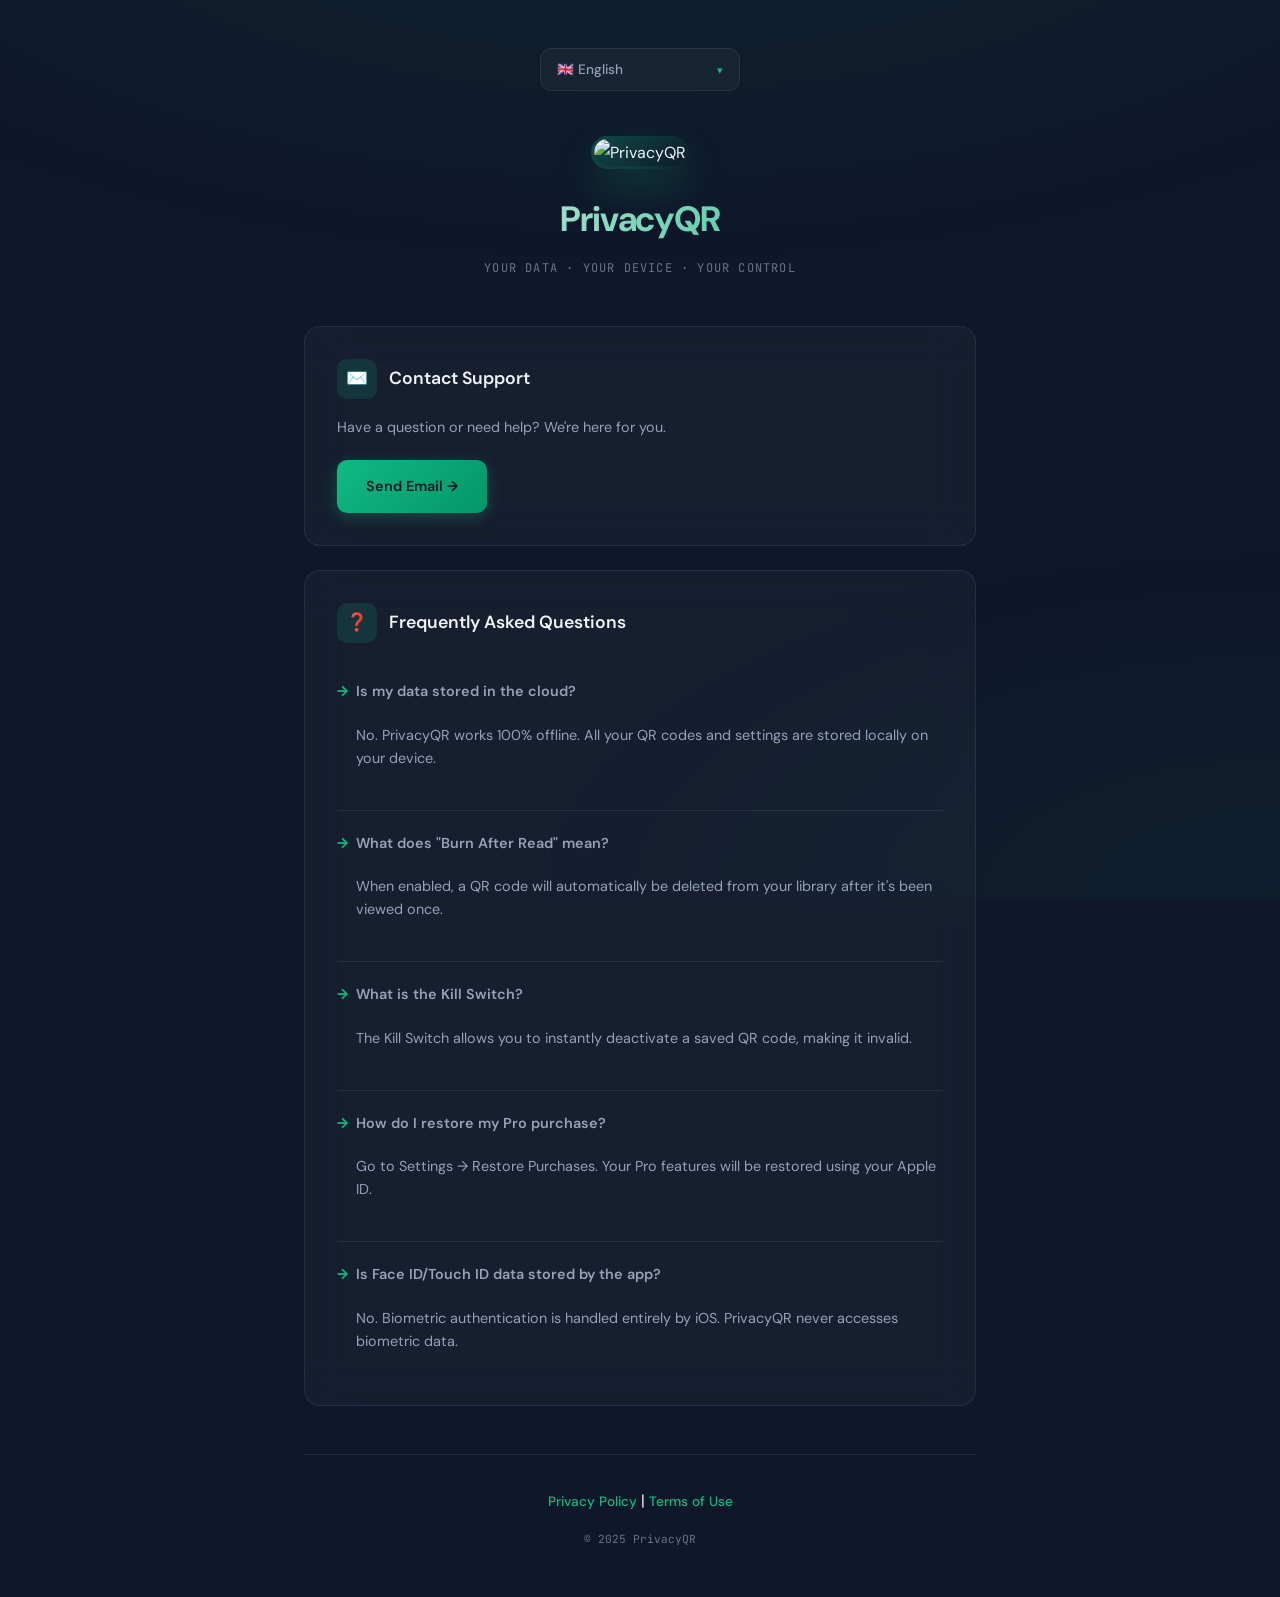
==== commit 9e65b03e: "Add files via upload" ====
--- a/index.html
+++ b/index.html
@@ -517,7 +517,8 @@
                 </div>
             </div>
             <div class="footer">
-                <div class="footer-links"><a href="privacy-policy.html">Integritetspolicy</a></div>
+                <div class="footer-links"><a href="privacy-policy.html">Integritetspolicy</a> | <a
+                        href="terms-of-service.html">Användarvillkor</a></div>
                 <p class="copyright">© 2025 PrivacyQR</p>
             </div>
         </div>
@@ -564,7 +565,8 @@
                 </div>
             </div>
             <div class="footer">
-                <div class="footer-links"><a href="privacy-policy.html">Privacy Policy</a></div>
+                <div class="footer-links"><a href="privacy-policy.html">Privacy Policy</a> | <a
+                        href="terms-of-service.html">Terms of Use</a></div>
                 <p class="copyright">© 2025 PrivacyQR</p>
             </div>
         </div>
@@ -608,7 +610,8 @@
                 </div>
             </div>
             <div class="footer">
-                <div class="footer-links"><a href="privacy-policy.html">Datenschutzerklärung</a></div>
+                <div class="footer-links"><a href="privacy-policy.html">Datenschutzerklärung</a> | <a
+                        href="terms-of-service.html">Nutzungsbedingungen</a></div>
                 <p class="copyright">© 2025 PrivacyQR</p>
             </div>
         </div>
@@ -652,7 +655,8 @@
                 </div>
             </div>
             <div class="footer">
-                <div class="footer-links"><a href="privacy-policy.html">Politique de confidentialité</a></div>
+                <div class="footer-links"><a href="privacy-policy.html">Politique de confidentialité</a> | <a
+                        href="terms-of-service.html">Conditions d'utilisation</a></div>
                 <p class="copyright">© 2025 PrivacyQR</p>
             </div>
         </div>
@@ -696,7 +700,8 @@
                 </div>
             </div>
             <div class="footer">
-                <div class="footer-links"><a href="privacy-policy.html">Privatlivspolitik</a></div>
+                <div class="footer-links"><a href="privacy-policy.html">Privatlivspolitik</a> | <a
+                        href="terms-of-service.html">Brugervilkår</a></div>
                 <p class="copyright">© 2025 PrivacyQR</p>
             </div>
         </div>
@@ -740,7 +745,8 @@
                 </div>
             </div>
             <div class="footer">
-                <div class="footer-links"><a href="privacy-policy.html">Personvernerklæring</a></div>
+                <div class="footer-links"><a href="privacy-policy.html">Personvernerklæring</a> | <a
+                        href="terms-of-service.html">Brukervilkår</a></div>
                 <p class="copyright">© 2025 PrivacyQR</p>
             </div>
         </div>
@@ -784,7 +790,8 @@
                 </div>
             </div>
             <div class="footer">
-                <div class="footer-links"><a href="privacy-policy.html">Política de privacidad</a></div>
+                <div class="footer-links"><a href="privacy-policy.html">Política de privacidad</a> | <a
+                        href="terms-of-service.html">Términos de uso</a></div>
                 <p class="copyright">© 2025 PrivacyQR</p>
             </div>
         </div>
@@ -828,7 +835,8 @@
                 </div>
             </div>
             <div class="footer">
-                <div class="footer-links"><a href="privacy-policy.html">Informativa sulla privacy</a></div>
+                <div class="footer-links"><a href="privacy-policy.html">Informativa sulla privacy</a> | <a
+                        href="terms-of-service.html">Termini di servizio</a></div>
                 <p class="copyright">© 2025 PrivacyQR</p>
             </div>
         </div>
@@ -872,7 +880,8 @@
                 </div>
             </div>
             <div class="footer">
-                <div class="footer-links"><a href="privacy-policy.html">Privacybeleid</a></div>
+                <div class="footer-links"><a href="privacy-policy.html">Privacybeleid</a> | <a
+                        href="terms-of-service.html">Gebruiksvoorwaarden</a></div>
                 <p class="copyright">© 2025 PrivacyQR</p>
             </div>
         </div>
@@ -916,7 +925,8 @@
                 </div>
             </div>
             <div class="footer">
-                <div class="footer-links"><a href="privacy-policy.html">Polityka prywatności</a></div>
+                <div class="footer-links"><a href="privacy-policy.html">Polityka prywatności</a> | <a
+                        href="terms-of-service.html">Warunki użytkowania</a></div>
                 <p class="copyright">© 2025 PrivacyQR</p>
             </div>
         </div>
@@ -960,7 +970,8 @@
                 </div>
             </div>
             <div class="footer">
-                <div class="footer-links"><a href="privacy-policy.html">Política de Privacidade</a></div>
+                <div class="footer-links"><a href="privacy-policy.html">Política de Privacidade</a> | <a
+                        href="terms-of-service.html">Termos de Uso</a></div>
                 <p class="copyright">© 2025 PrivacyQR</p>
             </div>
         </div>
@@ -1005,7 +1016,8 @@
                 </div>
             </div>
             <div class="footer">
-                <div class="footer-links"><a href="privacy-policy.html">Πολιτική Απορρήτου</a></div>
+                <div class="footer-links"><a href="privacy-policy.html">Πολιτική Απορρήτου</a> | <a
+                        href="terms-of-service.html">Όροι χρήσης</a></div>
                 <p class="copyright">© 2025 PrivacyQR</p>
             </div>
         </div>
@@ -1049,7 +1061,8 @@
                 </div>
             </div>
             <div class="footer">
-                <div class="footer-links"><a href="privacy-policy.html">Tietosuojakäytäntö</a></div>
+                <div class="footer-links"><a href="privacy-policy.html">Tietosuojakäytäntö</a> | <a
+                        href="terms-of-service.html">Käyttöehdot</a></div>
                 <p class="copyright">© 2025 PrivacyQR</p>
             </div>
         </div>
@@ -1092,7 +1105,8 @@
                 </div>
             </div>
             <div class="footer">
-                <div class="footer-links"><a href="privacy-policy.html">Zásady ochrany osobních údajů</a></div>
+                <div class="footer-links"><a href="privacy-policy.html">Zásady ochrany osobních údajů</a> | <a
+                        href="terms-of-service.html">Podmínky použití</a></div>
                 <p class="copyright">© 2025 PrivacyQR</p>
             </div>
         </div>
@@ -1136,7 +1150,8 @@
                 </div>
             </div>
             <div class="footer">
-                <div class="footer-links"><a href="privacy-policy.html">Politica de confidențialitate</a></div>
+                <div class="footer-links"><a href="privacy-policy.html">Politica de confidențialitate</a> | <a
+                        href="terms-of-service.html">Termeni de utilizare</a></div>
                 <p class="copyright">© 2025 PrivacyQR</p>
             </div>
         </div>
@@ -1180,7 +1195,8 @@
                 </div>
             </div>
             <div class="footer">
-                <div class="footer-links"><a href="privacy-policy.html">Adatvédelmi irányelvek</a></div>
+                <div class="footer-links"><a href="privacy-policy.html">Adatvédelmi irányelvek</a> | <a
+                        href="terms-of-service.html">Felhasználási feltételek</a></div>
                 <p class="copyright">© 2025 PrivacyQR</p>
             </div>
         </div>
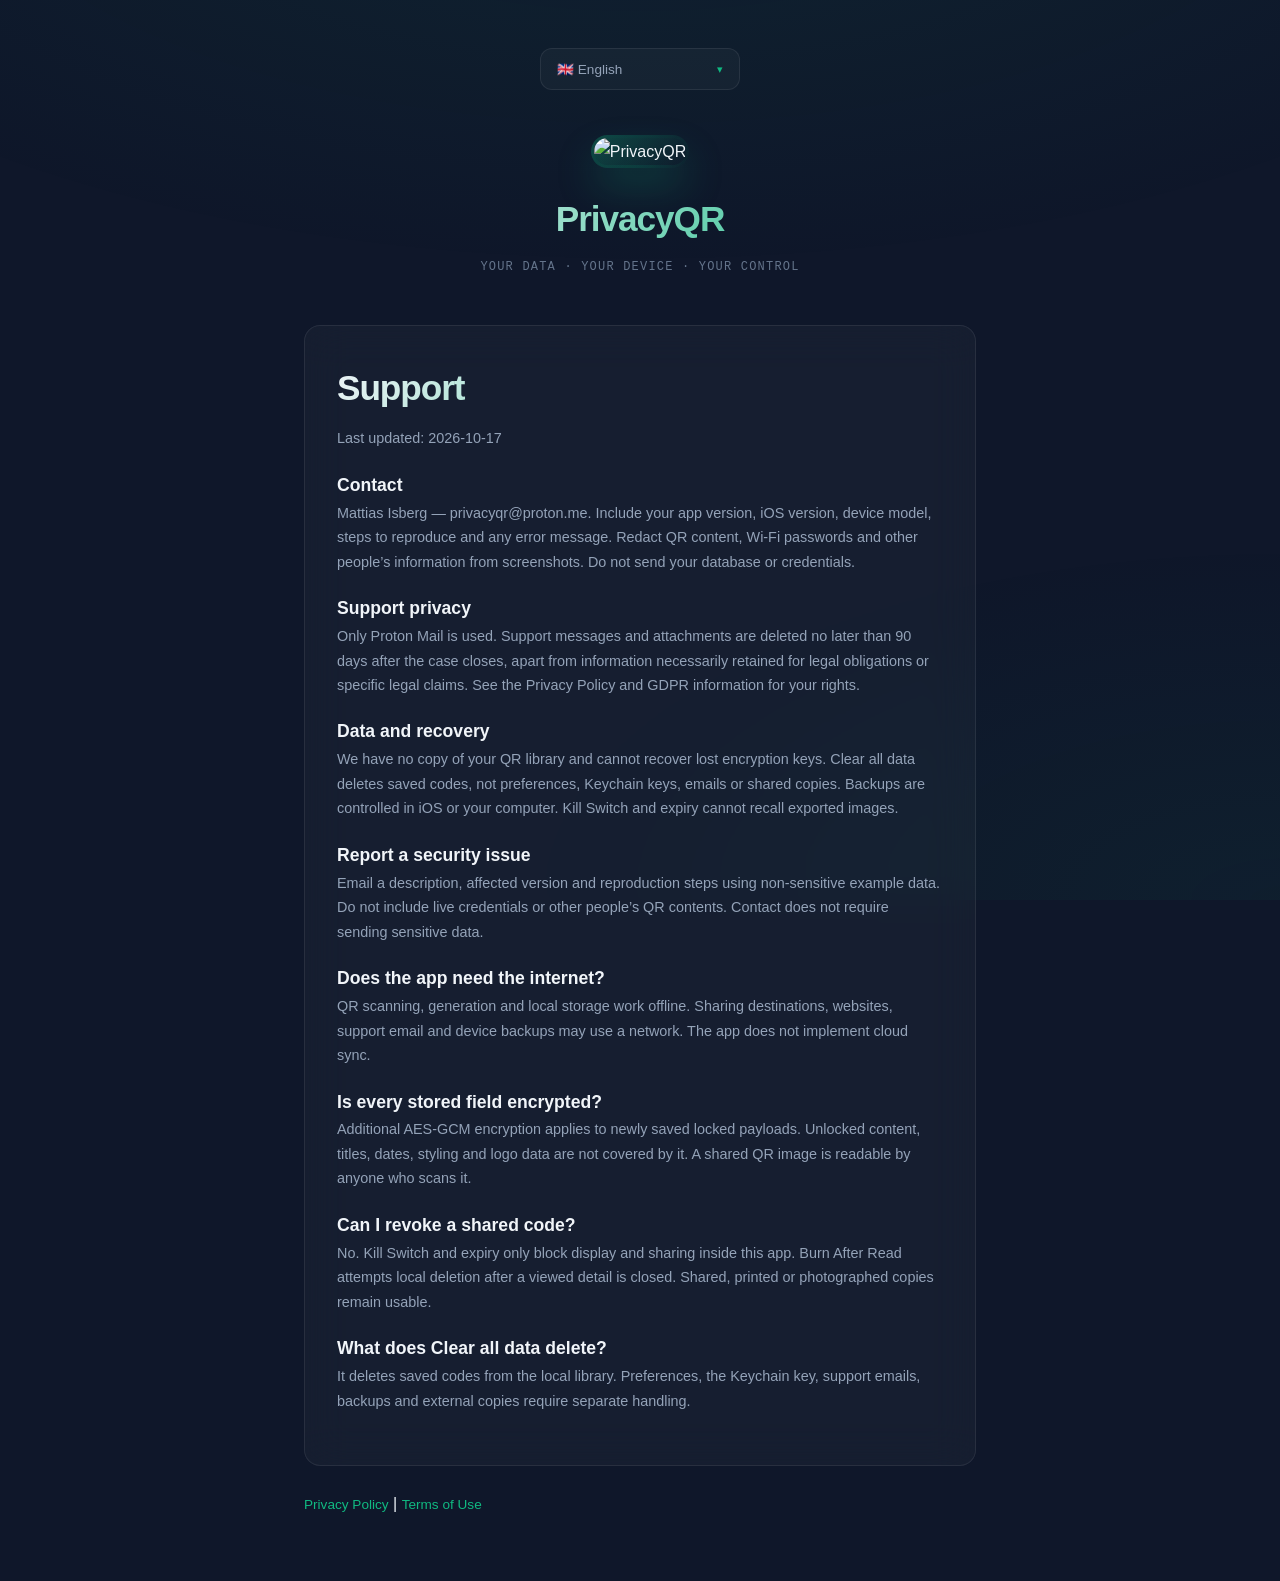
==== commit 36ad60f1: "Update multilingual privacy, terms and support information" ====
--- a/index.html
+++ b/index.html
@@ -1,15 +1,47 @@
 <!DOCTYPE html>
-<html lang="sv">
+<html lang="en">
 
 <head>
     <meta charset="UTF-8">
     <meta name="viewport" content="width=device-width, initial-scale=1.0">
-    <title>PrivacyQR – Support</title>
-    <link rel="preconnect" href="https://fonts.googleapis.com">
-    <link rel="preconnect" href="https://fonts.gstatic.com" crossorigin>
-    <link
-        href="https://fonts.googleapis.com/css2?family=DM+Sans:wght@400;500;600;700&family=JetBrains+Mono:wght@500&display=swap"
-        rel="stylesheet">
+    <title>PrivacyQR - Secure & Offline QR Code Scanner for iOS</title>
+    <meta name="description"
+        content="PrivacyQR is the secure, offline-first QR code scanner and generator for iOS. No ads, no tracking. Features Burn After Read and App Lock. Download now.">
+    <meta name="keywords"
+        content="QR code scanner, QR reader, privacy, offline QR, secure qr code, no ads scanner, iOS, swift, burn after read, privacyqr">
+    <meta name="author" content="Mattias Isberg">
+
+    <!-- Open Graph / Facebook -->
+    <meta property="og:type" content="website">
+    <meta property="og:url" content="https://materi86.github.io/PrivacyQR-support/">
+    <meta property="og:title" content="PrivacyQR - Secure & Offline QR Code Scanner">
+    <meta property="og:description"
+        content="Scan and create QR codes locally. No advertising or tracking SDKs. Learn about sharing, storage and support privacy.">
+    <meta property="og:image" content="https://materi86.github.io/PrivacyQR-support/logo.png">
+
+    <!-- Twitter -->
+    <meta property="twitter:card" content="summary_large_image">
+    <meta property="twitter:url" content="https://materi86.github.io/PrivacyQR-support/">
+    <meta property="twitter:title" content="PrivacyQR - Secure & Offline QR Code Scanner">
+    <meta property="twitter:description"
+        content="Scan and create QR codes locally. No advertising or tracking SDKs. Learn about sharing, storage and support privacy.">
+    <meta property="twitter:image" content="https://materi86.github.io/PrivacyQR-support/logo.png">
+
+    <!-- Structured Data -->
+    <script type="application/ld+json">
+    {
+      "@context": "https://schema.org",
+      "@type": "SoftwareApplication",
+      "name": "PrivacyQR",
+      "operatingSystem": "iOS",
+      "applicationCategory": "UtilitiesApplication",
+      "description": "PrivacyQR is the secure, offline-first QR code scanner and generator designed for privacy.",
+      "author": {
+          "@type": "Person",
+          "name": "Mattias Isberg"
+      }
+    }
+    </script>
     <style>
         :root {
             --trust-navy: #0F172A;
@@ -39,6 +71,7 @@
             min-height: 100vh;
             line-height: 1.7;
             overflow-x: hidden;
+            overflow-wrap: anywhere;
         }
 
         /* Animated background */
@@ -443,12 +476,12 @@
         <div class="lang-selector">
             <div class="lang-dropdown" id="langDropdown">
                 <button class="lang-dropdown-trigger" onclick="toggleLangMenu()">
-                    <span id="currentLangDisplay">🇸🇪 Svenska</span>
+                    <span id="currentLangDisplay">🇬🇧 English</span>
                     <span class="chevron">▾</span>
                 </button>
                 <div class="lang-dropdown-menu" id="langMenu">
-                    <div class="lang-option active" onclick="setLanguage('sv')">🇸🇪 Svenska</div>
-                    <div class="lang-option" onclick="setLanguage('en')">🇬🇧 English</div>
+                    <div class="lang-option" onclick="setLanguage('sv')">🇸🇪 Svenska</div>
+                    <div class="lang-option active" onclick="setLanguage('en')">🇬🇧 English</div>
                     <div class="lang-option" onclick="setLanguage('de')">🇩🇪 Deutsch</div>
                     <div class="lang-option" onclick="setLanguage('fr')">🇫🇷 Français</div>
                     <div class="lang-option" onclick="setLanguage('da')">🇩🇰 Dansk</div>
@@ -476,733 +509,401 @@
         </header>
 
         <!-- Swedish -->
-        <div id="content-sv" class="lang-content active">
-            <div class="card">
-                <div class="card-header">
-                    <div class="card-icon">✉️</div>
-                    <h2>Kontakta support</h2>
-                </div>
-                <p>Har du en fråga eller behöver hjälp? Vi finns här för dig.</p>
-                <a href="mailto:privacyqr@proton.me" class="contact-btn">Skicka e-post →</a>
-            </div>
-            <div class="card">
-                <div class="card-header">
-                    <div class="card-icon">❓</div>
-                    <h2>Vanliga frågor</h2>
-                </div>
-                <div class="faq-item">
-                    <p class="faq-q">Lagras min data i molnet?</p>
-                    <p class="faq-a">Nej. PrivacyQR fungerar 100% offline. Alla dina QR-koder och inställningar lagras
-                        lokalt på din enhet.</p>
-                </div>
-                <div class="faq-item">
-                    <p class="faq-q">Vad betyder "Burn After Read"?</p>
-                    <p class="faq-a">När det är aktiverat raderas en QR-kod automatiskt från ditt bibliotek efter att
-                        den visats en gång.</p>
-                </div>
-                <div class="faq-item">
-                    <p class="faq-q">Vad är Kill Switch?</p>
-                    <p class="faq-a">Kill Switch låter dig omedelbart avaktivera en sparad QR-kod så att den blir
-                        ogiltig.</p>
-                </div>
-                <div class="faq-item">
-                    <p class="faq-q">Hur återställer jag mitt Pro-köp?</p>
-                    <p class="faq-a">Gå till Inställningar → Återställ köp. Dina Pro-funktioner återställs med ditt
-                        Apple-ID.</p>
-                </div>
-                <div class="faq-item">
-                    <p class="faq-q">Lagrar appen Face ID/Touch ID-data?</p>
-                    <p class="faq-a">Nej. Biometrisk autentisering hanteras helt av iOS. PrivacyQR kommer aldrig åt
-                        biometriska data.</p>
-                </div>
-            </div>
-            <div class="footer">
-                <div class="footer-links"><a href="privacy-policy.html">Integritetspolicy</a> | <a
-                        href="terms-of-service.html">Användarvillkor</a></div>
-                <p class="copyright">© 2025 PrivacyQR</p>
-            </div>
-        </div>
-
-        <!-- English -->
-        <div id="content-en" class="lang-content">
-            <div class="card">
-                <div class="card-header">
-                    <div class="card-icon">✉️</div>
-                    <h2>Contact Support</h2>
-                </div>
-                <p>Have a question or need help? We're here for you.</p>
-                <a href="mailto:privacyqr@proton.me" class="contact-btn">Send Email →</a>
-            </div>
-            <div class="card">
-                <div class="card-header">
-                    <div class="card-icon">❓</div>
-                    <h2>Frequently Asked Questions</h2>
-                </div>
-                <div class="faq-item">
-                    <p class="faq-q">Is my data stored in the cloud?</p>
-                    <p class="faq-a">No. PrivacyQR works 100% offline. All your QR codes and settings are stored locally
-                        on your device.</p>
-                </div>
-                <div class="faq-item">
-                    <p class="faq-q">What does "Burn After Read" mean?</p>
-                    <p class="faq-a">When enabled, a QR code will automatically be deleted from your library after it's
-                        been viewed once.</p>
-                </div>
-                <div class="faq-item">
-                    <p class="faq-q">What is the Kill Switch?</p>
-                    <p class="faq-a">The Kill Switch allows you to instantly deactivate a saved QR code, making it
-                        invalid.</p>
-                </div>
-                <div class="faq-item">
-                    <p class="faq-q">How do I restore my Pro purchase?</p>
-                    <p class="faq-a">Go to Settings → Restore Purchases. Your Pro features will be restored using your
-                        Apple ID.</p>
-                </div>
-                <div class="faq-item">
-                    <p class="faq-q">Is Face ID/Touch ID data stored by the app?</p>
-                    <p class="faq-a">No. Biometric authentication is handled entirely by iOS. PrivacyQR never accesses
-                        biometric data.</p>
-                </div>
-            </div>
-            <div class="footer">
-                <div class="footer-links"><a href="privacy-policy.html">Privacy Policy</a> | <a
-                        href="terms-of-service.html">Terms of Use</a></div>
-                <p class="copyright">© 2025 PrivacyQR</p>
-            </div>
-        </div>
-
-        <!-- German -->
-        <div id="content-de" class="lang-content">
-            <div class="card">
-                <div class="card-header">
-                    <div class="card-icon">✉️</div>
-                    <h2>Support kontaktieren</h2>
-                </div>
-                <p>Hast du eine Frage oder brauchst Hilfe? Wir sind für dich da.</p><a href="mailto:privacyqr@proton.me"
-                    class="contact-btn">E-Mail senden →</a>
-            </div>
-            <div class="card">
-                <div class="card-header">
-                    <div class="card-icon">❓</div>
-                    <h2>Häufig gestellte Fragen</h2>
-                </div>
-                <div class="faq-item">
-                    <p class="faq-q">Werden meine Daten in der Cloud gespeichert?</p>
-                    <p class="faq-a">Nein. PrivacyQR funktioniert 100% offline. Alle deine QR-Codes und Einstellungen
-                        werden lokal auf deinem Gerät gespeichert.</p>
-                </div>
-                <div class="faq-item">
-                    <p class="faq-q">Was bedeutet "Burn After Read"?</p>
-                    <p class="faq-a">Wenn aktiviert, wird ein QR-Code automatisch aus deiner Bibliothek gelöscht,
-                        nachdem er einmal angezeigt wurde.</p>
-                </div>
-                <div class="faq-item">
-                    <p class="faq-q">Was ist der Kill Switch?</p>
-                    <p class="faq-a">Mit dem Kill Switch kannst du einen gespeicherten QR-Code sofort deaktivieren.</p>
-                </div>
-                <div class="faq-item">
-                    <p class="faq-q">Wie stelle ich meinen Pro-Kauf wieder her?</p>
-                    <p class="faq-a">Gehe zu Einstellungen → Käufe wiederherstellen.</p>
-                </div>
-                <div class="faq-item">
-                    <p class="faq-q">Speichert die App Face ID/Touch ID-Daten?</p>
-                    <p class="faq-a">Nein. Die biometrische Authentifizierung wird vollständig von iOS verwaltet.</p>
-                </div>
-            </div>
-            <div class="footer">
-                <div class="footer-links"><a href="privacy-policy.html">Datenschutzerklärung</a> | <a
-                        href="terms-of-service.html">Nutzungsbedingungen</a></div>
-                <p class="copyright">© 2025 PrivacyQR</p>
-            </div>
-        </div>
-
-        <!-- French -->
-        <div id="content-fr" class="lang-content">
-            <div class="card">
-                <div class="card-header">
-                    <div class="card-icon">✉️</div>
-                    <h2>Contacter le support</h2>
-                </div>
-                <p>Vous avez une question ou besoin d'aide ? Nous sommes là pour vous.</p><a
-                    href="mailto:privacyqr@proton.me" class="contact-btn">Envoyer un e-mail →</a>
-            </div>
-            <div class="card">
-                <div class="card-header">
-                    <div class="card-icon">❓</div>
-                    <h2>Questions fréquentes</h2>
-                </div>
-                <div class="faq-item">
-                    <p class="faq-q">Mes données sont-elles stockées dans le cloud ?</p>
-                    <p class="faq-a">Non. PrivacyQR fonctionne 100% hors ligne. Tous vos codes QR et paramètres sont
-                        stockés localement.</p>
-                </div>
-                <div class="faq-item">
-                    <p class="faq-q">Que signifie "Burn After Read" ?</p>
-                    <p class="faq-a">Une fois activé, un code QR sera automatiquement supprimé après avoir été affiché
-                        une fois.</p>
-                </div>
-                <div class="faq-item">
-                    <p class="faq-q">Qu'est-ce que le Kill Switch ?</p>
-                    <p class="faq-a">Le Kill Switch vous permet de désactiver instantanément un code QR enregistré.</p>
-                </div>
-                <div class="faq-item">
-                    <p class="faq-q">Comment restaurer mon achat Pro ?</p>
-                    <p class="faq-a">Allez dans Paramètres → Restaurer les achats.</p>
-                </div>
-                <div class="faq-item">
-                    <p class="faq-q">L'app stocke-t-elle les données Face ID/Touch ID ?</p>
-                    <p class="faq-a">Non. L'authentification biométrique est entièrement gérée par iOS.</p>
-                </div>
-            </div>
-            <div class="footer">
-                <div class="footer-links"><a href="privacy-policy.html">Politique de confidentialité</a> | <a
-                        href="terms-of-service.html">Conditions d'utilisation</a></div>
-                <p class="copyright">© 2025 PrivacyQR</p>
-            </div>
-        </div>
-
-        <!-- Danish -->
-        <div id="content-da" class="lang-content">
-            <div class="card">
-                <div class="card-header">
-                    <div class="card-icon">✉️</div>
-                    <h2>Kontakt support</h2>
-                </div>
-                <p>Har du et spørgsmål eller brug for hjælp? Vi er her for dig.</p><a href="mailto:privacyqr@proton.me"
-                    class="contact-btn">Send e-mail →</a>
-            </div>
-            <div class="card">
-                <div class="card-header">
-                    <div class="card-icon">❓</div>
-                    <h2>Ofte stillede spørgsmål</h2>
-                </div>
-                <div class="faq-item">
-                    <p class="faq-q">Gemmes mine data i skyen?</p>
-                    <p class="faq-a">Nej. PrivacyQR fungerer 100% offline. Alle dine QR-koder og indstillinger gemmes
-                        lokalt på din enhed.</p>
-                </div>
-                <div class="faq-item">
-                    <p class="faq-q">Hvad betyder "Burn After Read"?</p>
-                    <p class="faq-a">Når det er aktiveret, slettes en QR-kode automatisk fra dit bibliotek, efter den er
-                        blevet vist én gang.</p>
-                </div>
-                <div class="faq-item">
-                    <p class="faq-q">Hvad er Kill Switch?</p>
-                    <p class="faq-a">Kill Switch lader dig øjeblikkeligt deaktivere en gemt QR-kode.</p>
-                </div>
-                <div class="faq-item">
-                    <p class="faq-q">Hvordan gendanner jeg mit Pro-køb?</p>
-                    <p class="faq-a">Gå til Indstillinger → Gendan køb.</p>
-                </div>
-                <div class="faq-item">
-                    <p class="faq-q">Gemmer appen Face ID/Touch ID-data?</p>
-                    <p class="faq-a">Nej. Biometrisk godkendelse håndteres helt af iOS.</p>
-                </div>
-            </div>
-            <div class="footer">
-                <div class="footer-links"><a href="privacy-policy.html">Privatlivspolitik</a> | <a
-                        href="terms-of-service.html">Brugervilkår</a></div>
-                <p class="copyright">© 2025 PrivacyQR</p>
-            </div>
-        </div>
-
-        <!-- Norwegian -->
-        <div id="content-nb" class="lang-content">
-            <div class="card">
-                <div class="card-header">
-                    <div class="card-icon">✉️</div>
-                    <h2>Kontakt support</h2>
-                </div>
-                <p>Har du et spørsmål eller trenger hjelp? Vi er her for deg.</p><a href="mailto:privacyqr@proton.me"
-                    class="contact-btn">Send e-post →</a>
-            </div>
-            <div class="card">
-                <div class="card-header">
-                    <div class="card-icon">❓</div>
-                    <h2>Ofte stilte spørsmål</h2>
-                </div>
-                <div class="faq-item">
-                    <p class="faq-q">Lagres dataene mine i skyen?</p>
-                    <p class="faq-a">Nei. PrivacyQR fungerer 100% offline. Alle QR-kodene og innstillingene dine lagres
-                        lokalt.</p>
-                </div>
-                <div class="faq-item">
-                    <p class="faq-q">Hva betyr "Burn After Read"?</p>
-                    <p class="faq-a">Når det er aktivert, slettes en QR-kode automatisk fra biblioteket ditt etter at
-                        den har blitt vist én gang.</p>
-                </div>
-                <div class="faq-item">
-                    <p class="faq-q">Hva er Kill Switch?</p>
-                    <p class="faq-a">Kill Switch lar deg umiddelbart deaktivere en lagret QR-kode.</p>
-                </div>
-                <div class="faq-item">
-                    <p class="faq-q">Hvordan gjenoppretter jeg Pro-kjøpet mitt?</p>
-                    <p class="faq-a">Gå til Innstillinger → Gjenopprett kjøp.</p>
-                </div>
-                <div class="faq-item">
-                    <p class="faq-q">Lagrer appen Face ID/Touch ID-data?</p>
-                    <p class="faq-a">Nei. Biometrisk autentisering håndteres helt av iOS.</p>
-                </div>
-            </div>
-            <div class="footer">
-                <div class="footer-links"><a href="privacy-policy.html">Personvernerklæring</a> | <a
-                        href="terms-of-service.html">Brukervilkår</a></div>
-                <p class="copyright">© 2025 PrivacyQR</p>
-            </div>
-        </div>
-
-        <!-- Spanish -->
-        <div id="content-es" class="lang-content">
-            <div class="card">
-                <div class="card-header">
-                    <div class="card-icon">✉️</div>
-                    <h2>Contactar soporte</h2>
-                </div>
-                <p>¿Tienes una pregunta o necesitas ayuda? Estamos aquí para ti.</p><a href="mailto:privacyqr@proton.me"
-                    class="contact-btn">Enviar email →</a>
-            </div>
-            <div class="card">
-                <div class="card-header">
-                    <div class="card-icon">❓</div>
-                    <h2>Preguntas frecuentes</h2>
-                </div>
-                <div class="faq-item">
-                    <p class="faq-q">¿Se almacenan mis datos en la nube?</p>
-                    <p class="faq-a">No. PrivacyQR funciona 100% sin conexión. Todos tus códigos QR y ajustes se
-                        almacenan localmente.</p>
-                </div>
-                <div class="faq-item">
-                    <p class="faq-q">¿Qué significa "Burn After Read"?</p>
-                    <p class="faq-a">Cuando está activado, un código QR se eliminará automáticamente después de
-                        mostrarse una vez.</p>
-                </div>
-                <div class="faq-item">
-                    <p class="faq-q">¿Qué es el Kill Switch?</p>
-                    <p class="faq-a">El Kill Switch te permite desactivar instantáneamente un código QR guardado.</p>
-                </div>
-                <div class="faq-item">
-                    <p class="faq-q">¿Cómo restauro mi compra Pro?</p>
-                    <p class="faq-a">Ve a Ajustes → Restaurar compras.</p>
-                </div>
-                <div class="faq-item">
-                    <p class="faq-q">¿La app almacena datos de Face ID/Touch ID?</p>
-                    <p class="faq-a">No. La autenticación biométrica es manejada completamente por iOS.</p>
-                </div>
-            </div>
-            <div class="footer">
-                <div class="footer-links"><a href="privacy-policy.html">Política de privacidad</a> | <a
-                        href="terms-of-service.html">Términos de uso</a></div>
-                <p class="copyright">© 2025 PrivacyQR</p>
-            </div>
-        </div>
-
-        <!-- Italian -->
-        <div id="content-it" class="lang-content">
-            <div class="card">
-                <div class="card-header">
-                    <div class="card-icon">✉️</div>
-                    <h2>Contatta il supporto</h2>
-                </div>
-                <p>Hai una domanda o hai bisogno di aiuto? Siamo qui per te.</p><a href="mailto:privacyqr@proton.me"
-                    class="contact-btn">Invia email →</a>
-            </div>
-            <div class="card">
-                <div class="card-header">
-                    <div class="card-icon">❓</div>
-                    <h2>Domande frequenti</h2>
-                </div>
-                <div class="faq-item">
-                    <p class="faq-q">I miei dati vengono archiviati nel cloud?</p>
-                    <p class="faq-a">No. PrivacyQR funziona al 100% offline. Tutti i tuoi codici QR e le impostazioni
-                        sono archiviati localmente.</p>
-                </div>
-                <div class="faq-item">
-                    <p class="faq-q">Cosa significa "Burn After Read"?</p>
-                    <p class="faq-a">Quando attivato, un codice QR verrà eliminato automaticamente dopo essere stato
-                        visualizzato una volta.</p>
-                </div>
-                <div class="faq-item">
-                    <p class="faq-q">Cos'è il Kill Switch?</p>
-                    <p class="faq-a">Il Kill Switch ti permette di disattivare istantaneamente un codice QR salvato.</p>
-                </div>
-                <div class="faq-item">
-                    <p class="faq-q">Come ripristino il mio acquisto Pro?</p>
-                    <p class="faq-a">Vai su Impostazioni → Ripristina acquisti.</p>
-                </div>
-                <div class="faq-item">
-                    <p class="faq-q">L'app memorizza i dati di Face ID/Touch ID?</p>
-                    <p class="faq-a">No. L'autenticazione biometrica è gestita interamente da iOS.</p>
-                </div>
-            </div>
-            <div class="footer">
-                <div class="footer-links"><a href="privacy-policy.html">Informativa sulla privacy</a> | <a
-                        href="terms-of-service.html">Termini di servizio</a></div>
-                <p class="copyright">© 2025 PrivacyQR</p>
-            </div>
-        </div>
-
-        <!-- Dutch -->
-        <div id="content-nl" class="lang-content">
-            <div class="card">
-                <div class="card-header">
-                    <div class="card-icon">✉️</div>
-                    <h2>Contact support</h2>
-                </div>
-                <p>Heb je een vraag of hulp nodig? We zijn er voor je.</p><a href="mailto:privacyqr@proton.me"
-                    class="contact-btn">E-mail sturen →</a>
-            </div>
-            <div class="card">
-                <div class="card-header">
-                    <div class="card-icon">❓</div>
-                    <h2>Veelgestelde vragen</h2>
-                </div>
-                <div class="faq-item">
-                    <p class="faq-q">Worden mijn gegevens in de cloud opgeslagen?</p>
-                    <p class="faq-a">Nee. PrivacyQR werkt 100% offline. Al je QR-codes en instellingen worden lokaal
-                        opgeslagen.</p>
-                </div>
-                <div class="faq-item">
-                    <p class="faq-q">Wat betekent "Burn After Read"?</p>
-                    <p class="faq-a">Wanneer ingeschakeld, wordt een QR-code automatisch verwijderd nadat deze één keer
-                        is bekeken.</p>
-                </div>
-                <div class="faq-item">
-                    <p class="faq-q">Wat is de Kill Switch?</p>
-                    <p class="faq-a">Met de Kill Switch kun je een opgeslagen QR-code direct deactiveren.</p>
-                </div>
-                <div class="faq-item">
-                    <p class="faq-q">Hoe herstel ik mijn Pro-aankoop?</p>
-                    <p class="faq-a">Ga naar Instellingen → Aankopen herstellen.</p>
-                </div>
-                <div class="faq-item">
-                    <p class="faq-q">Slaat de app Face ID/Touch ID-gegevens op?</p>
-                    <p class="faq-a">Nee. Biometrische authenticatie wordt volledig door iOS afgehandeld.</p>
-                </div>
-            </div>
-            <div class="footer">
-                <div class="footer-links"><a href="privacy-policy.html">Privacybeleid</a> | <a
-                        href="terms-of-service.html">Gebruiksvoorwaarden</a></div>
-                <p class="copyright">© 2025 PrivacyQR</p>
-            </div>
-        </div>
-
-        <!-- Polish -->
-        <div id="content-pl" class="lang-content">
-            <div class="card">
-                <div class="card-header">
-                    <div class="card-icon">✉️</div>
-                    <h2>Skontaktuj się ze wsparciem</h2>
-                </div>
-                <p>Masz pytanie lub potrzebujesz pomocy? Jesteśmy tu dla Ciebie.</p><a href="mailto:privacyqr@proton.me"
-                    class="contact-btn">Wyślij e-mail →</a>
-            </div>
-            <div class="card">
-                <div class="card-header">
-                    <div class="card-icon">❓</div>
-                    <h2>Często zadawane pytania</h2>
-                </div>
-                <div class="faq-item">
-                    <p class="faq-q">Czy moje dane są przechowywane w chmurze?</p>
-                    <p class="faq-a">Nie. PrivacyQR działa w 100% offline. Wszystkie Twoje kody QR i ustawienia są
-                        przechowywane lokalnie.</p>
-                </div>
-                <div class="faq-item">
-                    <p class="faq-q">Co oznacza "Burn After Read"?</p>
-                    <p class="faq-a">Po włączeniu kod QR zostanie automatycznie usunięty po jednokrotnym wyświetleniu.
-                    </p>
-                </div>
-                <div class="faq-item">
-                    <p class="faq-q">Czym jest Kill Switch?</p>
-                    <p class="faq-a">Kill Switch pozwala natychmiast dezaktywować zapisany kod QR.</p>
-                </div>
-                <div class="faq-item">
-                    <p class="faq-q">Jak przywrócić zakup Pro?</p>
-                    <p class="faq-a">Przejdź do Ustawienia → Przywróć zakupy.</p>
-                </div>
-                <div class="faq-item">
-                    <p class="faq-q">Czy aplikacja przechowuje dane Face ID/Touch ID?</p>
-                    <p class="faq-a">Nie. Uwierzytelnianie biometryczne jest obsługiwane całkowicie przez iOS.</p>
-                </div>
-            </div>
-            <div class="footer">
-                <div class="footer-links"><a href="privacy-policy.html">Polityka prywatności</a> | <a
-                        href="terms-of-service.html">Warunki użytkowania</a></div>
-                <p class="copyright">© 2025 PrivacyQR</p>
-            </div>
-        </div>
-
-        <!-- Portuguese -->
-        <div id="content-pt" class="lang-content">
-            <div class="card">
-                <div class="card-header">
-                    <div class="card-icon">✉️</div>
-                    <h2>Contactar suporte</h2>
-                </div>
-                <p>Tem uma pergunta ou precisa de ajuda? Estamos aqui para si.</p><a href="mailto:privacyqr@proton.me"
-                    class="contact-btn">Enviar e-mail →</a>
-            </div>
-            <div class="card">
-                <div class="card-header">
-                    <div class="card-icon">❓</div>
-                    <h2>Perguntas frequentes</h2>
-                </div>
-                <div class="faq-item">
-                    <p class="faq-q">Os meus dados são armazenados na nuvem?</p>
-                    <p class="faq-a">Não. O PrivacyQR funciona 100% offline. Todos os seus códigos QR e definições são
-                        armazenados localmente.</p>
-                </div>
-                <div class="faq-item">
-                    <p class="faq-q">O que significa "Burn After Read"?</p>
-                    <p class="faq-a">Quando ativado, um código QR será automaticamente eliminado após ser visualizado
-                        uma vez.</p>
-                </div>
-                <div class="faq-item">
-                    <p class="faq-q">O que é o Kill Switch?</p>
-                    <p class="faq-a">O Kill Switch permite-lhe desativar instantaneamente um código QR guardado.</p>
-                </div>
-                <div class="faq-item">
-                    <p class="faq-q">Como restauro a minha compra Pro?</p>
-                    <p class="faq-a">Vá a Definições → Restaurar compras.</p>
-                </div>
-                <div class="faq-item">
-                    <p class="faq-q">A app armazena dados de Face ID/Touch ID?</p>
-                    <p class="faq-a">Não. A autenticação biométrica é tratada inteiramente pelo iOS.</p>
-                </div>
-            </div>
-            <div class="footer">
-                <div class="footer-links"><a href="privacy-policy.html">Política de Privacidade</a> | <a
-                        href="terms-of-service.html">Termos de Uso</a></div>
-                <p class="copyright">© 2025 PrivacyQR</p>
-            </div>
-        </div>
-
-        <!-- Greek -->
-        <div id="content-el" class="lang-content">
-            <div class="card">
-                <div class="card-header">
-                    <div class="card-icon">✉️</div>
-                    <h2>Επικοινωνία με υποστήριξη</h2>
-                </div>
-                <p>Έχετε ερώτηση ή χρειάζεστε βοήθεια; Είμαστε εδώ για εσάς.</p><a href="mailto:privacyqr@proton.me"
-                    class="contact-btn">Αποστολή email →</a>
-            </div>
-            <div class="card">
-                <div class="card-header">
-                    <div class="card-icon">❓</div>
-                    <h2>Συχνές ερωτήσεις</h2>
-                </div>
-                <div class="faq-item">
-                    <p class="faq-q">Αποθηκεύονται τα δεδομένα μου στο cloud;</p>
-                    <p class="faq-a">Όχι. Το PrivacyQR λειτουργεί 100% offline. Όλοι οι κωδικοί QR και οι ρυθμίσεις
-                        αποθηκεύονται τοπικά.</p>
-                </div>
-                <div class="faq-item">
-                    <p class="faq-q">Τι σημαίνει "Burn After Read";</p>
-                    <p class="faq-a">Όταν είναι ενεργοποιημένο, ένας κωδικός QR θα διαγραφεί αυτόματα μετά την προβολή
-                        του μία φορά.</p>
-                </div>
-                <div class="faq-item">
-                    <p class="faq-q">Τι είναι το Kill Switch;</p>
-                    <p class="faq-a">Το Kill Switch σας επιτρέπει να απενεργοποιήσετε άμεσα έναν αποθηκευμένο κωδικό QR.
-                    </p>
-                </div>
-                <div class="faq-item">
-                    <p class="faq-q">Πώς επαναφέρω την αγορά Pro;</p>
-                    <p class="faq-a">Μεταβείτε στις Ρυθμίσεις → Επαναφορά αγορών.</p>
-                </div>
-                <div class="faq-item">
-                    <p class="faq-q">Αποθηκεύει η εφαρμογή δεδομένα Face ID/Touch ID;</p>
-                    <p class="faq-a">Όχι. Ο βιομετρικός έλεγχος ταυτότητας διαχειρίζεται εξ ολοκλήρου από το iOS.</p>
-                </div>
-            </div>
-            <div class="footer">
-                <div class="footer-links"><a href="privacy-policy.html">Πολιτική Απορρήτου</a> | <a
-                        href="terms-of-service.html">Όροι χρήσης</a></div>
-                <p class="copyright">© 2025 PrivacyQR</p>
-            </div>
-        </div>
-
-        <!-- Finnish -->
-        <div id="content-fi" class="lang-content">
-            <div class="card">
-                <div class="card-header">
-                    <div class="card-icon">✉️</div>
-                    <h2>Ota yhteyttä tukeen</h2>
-                </div>
-                <p>Onko sinulla kysyttävää tai tarvitsetko apua? Olemme täällä sinua varten.</p><a
-                    href="mailto:privacyqr@proton.me" class="contact-btn">Lähetä sähköposti →</a>
-            </div>
-            <div class="card">
-                <div class="card-header">
-                    <div class="card-icon">❓</div>
-                    <h2>Usein kysytyt kysymykset</h2>
-                </div>
-                <div class="faq-item">
-                    <p class="faq-q">Tallennetaanko tietoni pilveen?</p>
-                    <p class="faq-a">Ei. PrivacyQR toimii 100% offline-tilassa. Kaikki QR-koodisi ja asetuksesi
-                        tallennetaan paikallisesti.</p>
-                </div>
-                <div class="faq-item">
-                    <p class="faq-q">Mitä "Burn After Read" tarkoittaa?</p>
-                    <p class="faq-a">Kun se on käytössä, QR-koodi poistetaan automaattisesti sen jälkeen, kun se on
-                        katsottu kerran.</p>
-                </div>
-                <div class="faq-item">
-                    <p class="faq-q">Mikä on Kill Switch?</p>
-                    <p class="faq-a">Kill Switch mahdollistaa tallennetun QR-koodin välittömän deaktivoinnin.</p>
-                </div>
-                <div class="faq-item">
-                    <p class="faq-q">Miten palautan Pro-ostokseni?</p>
-                    <p class="faq-a">Siirry kohtaan Asetukset → Palauta ostokset.</p>
-                </div>
-                <div class="faq-item">
-                    <p class="faq-q">Tallentaako sovellus Face ID/Touch ID -tietoja?</p>
-                    <p class="faq-a">Ei. Biometrinen todennus hoidetaan kokonaan iOS:n toimesta.</p>
-                </div>
-            </div>
-            <div class="footer">
-                <div class="footer-links"><a href="privacy-policy.html">Tietosuojakäytäntö</a> | <a
-                        href="terms-of-service.html">Käyttöehdot</a></div>
-                <p class="copyright">© 2025 PrivacyQR</p>
-            </div>
-        </div>
-
-        <!-- Czech -->
-        <div id="content-cs" class="lang-content">
-            <div class="card">
-                <div class="card-header">
-                    <div class="card-icon">✉️</div>
-                    <h2>Kontaktujte podporu</h2>
-                </div>
-                <p>Máte otázku nebo potřebujete pomoc? Jsme tu pro vás.</p><a href="mailto:privacyqr@proton.me"
-                    class="contact-btn">Odeslat e-mail →</a>
-            </div>
-            <div class="card">
-                <div class="card-header">
-                    <div class="card-icon">❓</div>
-                    <h2>Často kladené otázky</h2>
-                </div>
-                <div class="faq-item">
-                    <p class="faq-q">Jsou moje data uložena v cloudu?</p>
-                    <p class="faq-a">Ne. PrivacyQR funguje 100% offline. Všechny vaše QR kódy a nastavení jsou uloženy
-                        lokálně.</p>
-                </div>
-                <div class="faq-item">
-                    <p class="faq-q">Co znamená "Burn After Read"?</p>
-                    <p class="faq-a">Když je aktivováno, QR kód bude automaticky smazán po jednom zobrazení.</p>
-                </div>
-                <div class="faq-item">
-                    <p class="faq-q">Co je Kill Switch?</p>
-                    <p class="faq-a">Kill Switch vám umožňuje okamžitě deaktivovat uložený QR kód.</p>
-                </div>
-                <div class="faq-item">
-                    <p class="faq-q">Jak obnovím svůj nákup Pro?</p>
-                    <p class="faq-a">Přejděte do Nastavení → Obnovit nákupy.</p>
-                </div>
-                <div class="faq-item">
-                    <p class="faq-q">Ukládá aplikace data Face ID/Touch ID?</p>
-                    <p class="faq-a">Ne. Biometrické ověřování je zcela zpracováváno systémem iOS.</p>
-                </div>
-            </div>
-            <div class="footer">
-                <div class="footer-links"><a href="privacy-policy.html">Zásady ochrany osobních údajů</a> | <a
-                        href="terms-of-service.html">Podmínky použití</a></div>
-                <p class="copyright">© 2025 PrivacyQR</p>
-            </div>
-        </div>
-
-        <!-- Romanian -->
-        <div id="content-ro" class="lang-content">
-            <div class="card">
-                <div class="card-header">
-                    <div class="card-icon">✉️</div>
-                    <h2>Contactează suportul</h2>
-                </div>
-                <p>Ai o întrebare sau ai nevoie de ajutor? Suntem aici pentru tine.</p><a
-                    href="mailto:privacyqr@proton.me" class="contact-btn">Trimite email →</a>
-            </div>
-            <div class="card">
-                <div class="card-header">
-                    <div class="card-icon">❓</div>
-                    <h2>Întrebări frecvente</h2>
-                </div>
-                <div class="faq-item">
-                    <p class="faq-q">Sunt datele mele stocate în cloud?</p>
-                    <p class="faq-a">Nu. PrivacyQR funcționează 100% offline. Toate codurile QR și setările sunt stocate
-                        local.</p>
-                </div>
-                <div class="faq-item">
-                    <p class="faq-q">Ce înseamnă "Burn After Read"?</p>
-                    <p class="faq-a">Când este activat, un cod QR va fi șters automat după ce a fost vizualizat o dată.
-                    </p>
-                </div>
-                <div class="faq-item">
-                    <p class="faq-q">Ce este Kill Switch?</p>
-                    <p class="faq-a">Kill Switch îți permite să dezactivezi instant un cod QR salvat.</p>
-                </div>
-                <div class="faq-item">
-                    <p class="faq-q">Cum îmi restaurez achiziția Pro?</p>
-                    <p class="faq-a">Mergi la Setări → Restaurează achizițiile.</p>
-                </div>
-                <div class="faq-item">
-                    <p class="faq-q">Stochează aplicația date Face ID/Touch ID?</p>
-                    <p class="faq-a">Nu. Autentificarea biometrică este gestionată în întregime de iOS.</p>
-                </div>
-            </div>
-            <div class="footer">
-                <div class="footer-links"><a href="privacy-policy.html">Politica de confidențialitate</a> | <a
-                        href="terms-of-service.html">Termeni de utilizare</a></div>
-                <p class="copyright">© 2025 PrivacyQR</p>
-            </div>
-        </div>
-
-        <!-- Hungarian -->
-        <div id="content-hu" class="lang-content">
-            <div class="card">
-                <div class="card-header">
-                    <div class="card-icon">✉️</div>
-                    <h2>Támogatás elérése</h2>
-                </div>
-                <p>Van kérdése vagy segítségre van szüksége? Itt vagyunk Önért.</p><a href="mailto:privacyqr@proton.me"
-                    class="contact-btn">E-mail küldése →</a>
-            </div>
-            <div class="card">
-                <div class="card-header">
-                    <div class="card-icon">❓</div>
-                    <h2>Gyakran ismételt kérdések</h2>
-                </div>
-                <div class="faq-item">
-                    <p class="faq-q">Az adataim a felhőben tárolódnak?</p>
-                    <p class="faq-a">Nem. A PrivacyQR 100%-ban offline működik. Minden QR-kódja és beállítása helyben
-                        tárolódik.</p>
-                </div>
-                <div class="faq-item">
-                    <p class="faq-q">Mit jelent a "Burn After Read"?</p>
-                    <p class="faq-a">Ha engedélyezve van, a QR-kód automatikusan törlődik az egyszeri megtekintés után.
-                    </p>
-                </div>
-                <div class="faq-item">
-                    <p class="faq-q">Mi az a Kill Switch?</p>
-                    <p class="faq-a">A Kill Switch lehetővé teszi egy mentett QR-kód azonnali deaktiválását.</p>
-                </div>
-                <div class="faq-item">
-                    <p class="faq-q">Hogyan állítom vissza a Pro vásárlásomat?</p>
-                    <p class="faq-a">Lépjen a Beállítások → Vásárlások visszaállítása menüpontra.</p>
-                </div>
-                <div class="faq-item">
-                    <p class="faq-q">Tárolja az alkalmazás a Face ID/Touch ID adatokat?</p>
-                    <p class="faq-a">Nem. A biometrikus hitelesítést teljes egészében az iOS kezeli.</p>
-                </div>
-            </div>
-            <div class="footer">
-                <div class="footer-links"><a href="privacy-policy.html">Adatvédelmi irányelvek</a> | <a
-                        href="terms-of-service.html">Felhasználási feltételek</a></div>
-                <p class="copyright">© 2025 PrivacyQR</p>
-            </div>
-        </div>
+        <!-- BEGIN GENERATED LEGAL -->
+<section id="content-sv" lang="sv" class="lang-content">
+<div class="card">
+<h1>Support</h1>
+<p class="subtitle">Senast uppdaterad: 2026-10-17</p>
+<h2>Kontakt</h2>
+<p>Mattias Isberg — privacyqr@proton.me. Ange appversion, iOS-version, enhetsmodell, steg för att återskapa problemet och eventuellt felmeddelande. Dölj QR-innehåll, Wi-Fi-lösenord och andras uppgifter i skärmbilder. Skicka inte din databas eller inloggningsuppgifter.</p>
+<h2>Supportens integritet</h2>
+<p>Endast Proton Mail används. Supportmejl och bilagor raderas senast 90 dagar efter avslutat ärende, med undantag för uppgifter som måste sparas för rättsliga skyldigheter eller konkreta rättsliga anspråk. Se integritetspolicyn och GDPR-informationen för dina rättigheter.</p>
+<h2>Data och återställning</h2>
+<p>Vi har ingen kopia av ditt QR-bibliotek och kan inte återställa förlorade krypteringsnycklar. Rensa all data raderar sparade koder, inte inställningar, nyckelringsnycklar, mejl eller delade kopior. Säkerhetskopior styrs i iOS eller på datorn. Kill Switch och utgångsdatum återkallar inte exporterade bilder.</p>
+<h2>Rapportera säkerhetsproblem</h2>
+<p>Mejla en beskrivning, berörd version och steg för att återskapa felet med okänsliga exempeluppgifter. Skicka inte aktiva inloggningsuppgifter eller andras QR-innehåll. Du behöver inte lämna känsliga uppgifter för att kontakta oss.</p>
+<h2>Behöver appen internet?</h2>
+<p>QR-skanning, generering och lokal lagring fungerar offline. Delningsmål, webbplatser, supportmejl och enhetens säkerhetskopiering kan använda nätet. Appen har ingen molnsynk.</p>
+<h2>Krypteras alla sparade fält?</h2>
+<p>Extra AES-GCM-kryptering gäller nya låsta koders innehåll. Olåst innehåll, titlar, datum, design och logotypdata omfattas inte. En delad QR-bild är läsbar för alla som skannar den.</p>
+<h2>Kan jag återkalla en delad kod?</h2>
+<p>Nej. Kill Switch och utgångsdatum stoppar bara visning och delning inne i appen. Burn After Read försöker radera lokalt efter att en visad detaljvy stängts. Delade, utskrivna och fotograferade kopior fungerar fortfarande.</p>
+<h2>Vad raderar Rensa all data?</h2>
+<p>Det raderar sparade koder i det lokala biblioteket. Inställningar, nyckelringsnyckeln, supportmejl, säkerhetskopior och externa kopior behöver hanteras separat.</p>
+</div>
+<footer class="footer-links">
+<a href="privacy-policy.html#sv" lang="sv">Integritetspolicy</a> | <a href="terms-of-service.html#sv" lang="sv">Användarvillkor</a>
+</footer></section>
+<section id="content-en" lang="en" class="lang-content active">
+<div class="card">
+<h1>Support</h1>
+<p class="subtitle">Last updated: 2026-10-17</p>
+<h2>Contact</h2>
+<p>Mattias Isberg — privacyqr@proton.me. Include your app version, iOS version, device model, steps to reproduce and any error message. Redact QR content, Wi-Fi passwords and other people’s information from screenshots. Do not send your database or credentials.</p>
+<h2>Support privacy</h2>
+<p>Only Proton Mail is used. Support messages and attachments are deleted no later than 90 days after the case closes, apart from information necessarily retained for legal obligations or specific legal claims. See the Privacy Policy and GDPR information for your rights.</p>
+<h2>Data and recovery</h2>
+<p>We have no copy of your QR library and cannot recover lost encryption keys. Clear all data deletes saved codes, not preferences, Keychain keys, emails or shared copies. Backups are controlled in iOS or your computer. Kill Switch and expiry cannot recall exported images.</p>
+<h2>Report a security issue</h2>
+<p>Email a description, affected version and reproduction steps using non-sensitive example data. Do not include live credentials or other people’s QR contents. Contact does not require sending sensitive data.</p>
+<h2>Does the app need the internet?</h2>
+<p>QR scanning, generation and local storage work offline. Sharing destinations, websites, support email and device backups may use a network. The app does not implement cloud sync.</p>
+<h2>Is every stored field encrypted?</h2>
+<p>Additional AES-GCM encryption applies to newly saved locked payloads. Unlocked content, titles, dates, styling and logo data are not covered by it. A shared QR image is readable by anyone who scans it.</p>
+<h2>Can I revoke a shared code?</h2>
+<p>No. Kill Switch and expiry only block display and sharing inside this app. Burn After Read attempts local deletion after a viewed detail is closed. Shared, printed or photographed copies remain usable.</p>
+<h2>What does Clear all data delete?</h2>
+<p>It deletes saved codes from the local library. Preferences, the Keychain key, support emails, backups and external copies require separate handling.</p>
+</div>
+<footer class="footer-links">
+<a href="privacy-policy.html#en" lang="en">Privacy Policy</a> | <a href="terms-of-service.html#en" lang="en">Terms of Use</a>
+</footer></section>
+<section id="content-de" lang="de" class="lang-content">
+<div class="card">
+<h1>Support</h1>
+<p class="subtitle">Zuletzt aktualisiert: 2026-10-17</p>
+<h2>Kontakt</h2>
+<p>Mattias Isberg — privacyqr@proton.me. Geben Sie Ihre App-Version, iOS-Version, das Gerätemodell, Schritte zur Reproduktion und etwaige Fehlermeldungen an. Schwärzen Sie in Screenshots QR-Inhalte, WLAN-Passwörter und Informationen anderer Personen. Senden Sie weder Ihre Datenbank noch Zugangsdaten.</p>
+<h2>Datenschutz beim Support</h2>
+<p>Es wird ausschließlich Proton Mail verwendet. Support-Nachrichten und Anhänge werden spätestens 90 Tage nach Abschluss des Falls gelöscht, ausgenommen Informationen, die aufgrund gesetzlicher Verpflichtungen oder konkreter Rechtsansprüche zwingend aufbewahrt werden müssen. Ihre Rechte werden in der Datenschutzerklärung und den Informationen zur DSGVO erläutert.</p>
+<h2>Daten und Wiederherstellung</h2>
+<p>Wir haben keine Kopie Ihrer QR-Bibliothek und können verlorene Verschlüsselungsschlüssel nicht wiederherstellen. „Alle Daten löschen“ entfernt gespeicherte Codes, aber keine Einstellungen, Schlüsselbund-Schlüssel, E-Mails oder geteilten Kopien. Backups werden in iOS oder auf Ihrem Computer verwaltet. Kill Switch und Ablaufdatum können exportierte Bilder nicht zurückrufen.</p>
+<h2>Sicherheitsproblem melden</h2>
+<p>Senden Sie eine Beschreibung, die betroffene Version und Schritte zur Reproduktion mit nicht vertraulichen Beispieldaten per E-Mail. Geben Sie keine aktiven Zugangsdaten oder QR-Inhalte anderer Personen an. Für eine Kontaktaufnahme müssen keine vertraulichen Daten gesendet werden.</p>
+<h2>Benötigt die App eine Internetverbindung?</h2>
+<p>Das Scannen und Erstellen von QR-Codes sowie die lokale Speicherung funktionieren offline. Ziele beim Teilen, Websites, Support-E-Mails und Geräte-Backups können eine Netzwerkverbindung verwenden. Die App bietet keine Cloud-Synchronisierung.</p>
+<h2>Ist jedes gespeicherte Feld verschlüsselt?</h2>
+<p>Zusätzliche AES-GCM-Verschlüsselung gilt für neu gespeicherte Payloads gesperrter Codes. Entsperrte Inhalte, Titel, Daten, Gestaltung und Logodaten sind davon nicht erfasst. Ein geteiltes QR-Bild kann von jedem gelesen werden, der es scannt.</p>
+<h2>Kann ich einen geteilten Code widerrufen?</h2>
+<p>Nein. Kill Switch und Ablaufdatum blockieren die Anzeige und das Teilen nur innerhalb dieser App. Burn After Read versucht nach dem Schließen der angesehenen Detailansicht, den lokalen Eintrag zu löschen. Geteilte, gedruckte oder fotografierte Kopien bleiben verwendbar.</p>
+<h2>Was wird durch „Alle Daten löschen“ entfernt?</h2>
+<p>Die Funktion löscht gespeicherte Codes aus der lokalen Bibliothek. Einstellungen, der Schlüssel im Schlüsselbund, Support-E-Mails, Backups und externe Kopien müssen separat behandelt werden.</p>
+</div>
+<footer class="footer-links">
+<a href="privacy-policy.html#de" lang="de">Datenschutzerklärung</a> | <a href="terms-of-service.html#de" lang="de">Nutzungsbedingungen</a>
+</footer></section>
+<section id="content-fr" lang="fr" class="lang-content">
+<div class="card">
+<h1>Assistance</h1>
+<p class="subtitle">Dernière mise à jour : 2026-10-17</p>
+<h2>Contact</h2>
+<p>Mattias Isberg — privacyqr@proton.me. Indiquez la version de l’application et d’iOS, le modèle de l’appareil, les étapes permettant de reproduire le problème et tout message d’erreur. Masquez dans les captures d’écran le contenu QR, les mots de passe Wi-Fi et les informations concernant d’autres personnes. N’envoyez ni votre base de données ni vos identifiants.</p>
+<h2>Confidentialité de l’assistance</h2>
+<p>Seul Proton Mail est utilisé. Les messages et pièces jointes d’assistance sont supprimés au plus tard 90 jours après la clôture du dossier, à l’exception des informations devant être conservées pour respecter des obligations légales ou traiter des réclamations juridiques précises. Consultez la Politique de confidentialité et les informations relatives au RGPD pour connaître vos droits.</p>
+<h2>Données et récupération</h2>
+<p>Nous ne possédons aucune copie de votre bibliothèque QR et ne pouvons pas récupérer les clés de chiffrement perdues. Effacer toutes les données supprime les codes sauvegardés, mais pas les préférences, les clés du trousseau, les e-mails ni les copies partagées. Les sauvegardes se gèrent dans iOS ou sur votre ordinateur. Kill Switch et l’expiration ne peuvent pas rappeler les images exportées.</p>
+<h2>Signaler un problème de sécurité</h2>
+<p>Envoyez par e-mail une description, la version concernée et les étapes de reproduction, en utilisant des données d’exemple non sensibles. N’incluez ni identifiants actifs ni contenu QR appartenant à d’autres personnes. Il n’est pas nécessaire de transmettre des données sensibles pour nous contacter.</p>
+<h2>L’application a-t-elle besoin d’Internet ?</h2>
+<p>La lecture, la création et le stockage local des codes QR fonctionnent hors ligne. Les destinations de partage, les sites Web, les e-mails d’assistance et les sauvegardes de l’appareil peuvent utiliser le réseau. L’application ne met pas en œuvre de synchronisation dans le cloud.</p>
+<h2>Tous les champs stockés sont-ils chiffrés ?</h2>
+<p>Le chiffrement AES-GCM supplémentaire s’applique aux charges utiles nouvellement sauvegardées pour les codes verrouillés. Il ne couvre ni le contenu déverrouillé, ni les titres, ni les dates, ni la mise en forme, ni les données du logo. Toute personne qui scanne une image QR partagée peut la lire.</p>
+<h2>Puis-je révoquer un code partagé ?</h2>
+<p>Non. Kill Switch et l’expiration bloquent uniquement l’affichage et le partage dans cette application. Burn After Read tente une suppression locale lorsque vous fermez la vue détaillée consultée. Les copies partagées, imprimées ou photographiées restent utilisables.</p>
+<h2>Que supprime l’option « Effacer toutes les données » ?</h2>
+<p>Elle supprime les codes sauvegardés de la bibliothèque locale. Les préférences, la clé du trousseau, les e-mails d’assistance, les sauvegardes et les copies externes doivent être gérés séparément.</p>
+</div>
+<footer class="footer-links">
+<a href="privacy-policy.html#fr" lang="fr">Politique de confidentialité</a> | <a href="terms-of-service.html#fr" lang="fr">Conditions d’utilisation</a>
+</footer></section>
+<section id="content-da" lang="da" class="lang-content">
+<div class="card">
+<h1>Support</h1>
+<p class="subtitle">Senest opdateret: 2026-10-17</p>
+<h2>Kontakt</h2>
+<p>Mattias Isberg — privacyqr@proton.me. Oplys din appversion, iOS-version, enhedsmodel, trin til at genskabe problemet og eventuelle fejlmeddelelser. Slør QR-indhold, Wi-Fi-adgangskoder og andre personers oplysninger i skærmbilleder. Send ikke din database eller dine adgangsoplysninger.</p>
+<h2>Support og privatliv</h2>
+<p>Kun Proton Mail bruges. Supportbeskeder og vedhæftninger slettes senest 90 dage efter sagens afslutning, bortset fra oplysninger, der nødvendigvis opbevares på grund af retlige forpligtelser eller konkrete retskrav. Se privatlivspolitikken og GDPR-oplysningerne om dine rettigheder.</p>
+<h2>Data og gendannelse</h2>
+<p>Vi har ingen kopi af dit QR-bibliotek og kan ikke gendanne mistede krypteringsnøgler. Ryd alle data sletter gemte koder, men ikke indstillinger, nøgleringsnøgler, e-mails eller delte kopier. Sikkerhedskopier styres i iOS eller på din computer. Kill Switch og udløb kan ikke tilbagekalde eksporterede billeder.</p>
+<h2>Rapportér et sikkerhedsproblem</h2>
+<p>Send en beskrivelse, den berørte version og trin til at genskabe problemet via e-mail med ufølsomme eksempeldata. Medtag ikke aktive adgangsoplysninger eller andre personers QR-indhold. Det kræver ikke, at du sender følsomme data, at du kontakter os.</p>
+<h2>Kræver appen internet?</h2>
+<p>Scanning og oprettelse af QR-koder samt lokal lagring fungerer offline. Delingsdestinationer, websteder, support-e-mail og sikkerhedskopier af enheden kan bruge et netværk. Appen har ikke cloud-synkronisering.</p>
+<h2>Er alle gemte felter krypteret?</h2>
+<p>Ekstra AES-GCM-kryptering gælder for nyligt gemte payloads for låste koder. Oplåst indhold, titler, datoer, udseende og logodata er ikke omfattet. Et delt QR-billede kan læses af alle, der scanner det.</p>
+<h2>Kan jeg tilbagekalde en delt kode?</h2>
+<p>Nej. Kill Switch og udløb blokerer kun visning og deling i denne app. Burn After Read forsøger lokal sletning, når en vist detalje lukkes. Delte, udskrevne eller fotograferede kopier kan fortsat bruges.</p>
+<h2>Hvad sletter Ryd alle data?</h2>
+<p>Funktionen sletter gemte koder fra det lokale bibliotek. Indstillinger, nøglen i nøgleringen, support-e-mails, sikkerhedskopier og eksterne kopier skal håndteres separat.</p>
+</div>
+<footer class="footer-links">
+<a href="privacy-policy.html#da" lang="da">Privatlivspolitik</a> | <a href="terms-of-service.html#da" lang="da">Brugsvilkår</a>
+</footer></section>
+<section id="content-nb" lang="nb" class="lang-content">
+<div class="card">
+<h1>Support</h1>
+<p class="subtitle">Sist oppdatert: 2026-10-17</p>
+<h2>Kontakt</h2>
+<p>Mattias Isberg — privacyqr@proton.me. Oppgi appversjon, iOS-versjon, enhetsmodell, trinn for å gjenskape problemet og eventuelle feilmeldinger. Sladd QR-innhold, Wi-Fi-passord og andres opplysninger i skjermbilder. Ikke send databasen eller påloggingsopplysninger.</p>
+<h2>Personvern for support</h2>
+<p>Bare Proton Mail brukes. Supportmeldinger og vedlegg slettes senest 90 dager etter at saken er avsluttet, med unntak av opplysninger som må oppbevares på grunn av rettslige forpliktelser eller konkrete rettskrav. Se personvernerklæringen og GDPR-informasjonen for rettighetene dine.</p>
+<h2>Data og gjenoppretting</h2>
+<p>Vi har ingen kopi av QR-biblioteket ditt og kan ikke gjenopprette tapte krypteringsnøkler. Slett alle data sletter lagrede koder, men ikke innstillinger, nøkler i nøkkelringen, e-poster eller delte kopier. Sikkerhetskopier styres i iOS eller på datamaskinen din. Kill Switch og utløp kan ikke hente tilbake eksporterte bilder.</p>
+<h2>Rapporter et sikkerhetsproblem</h2>
+<p>Send en beskrivelse, berørt versjon og trinn for å gjenskape problemet via e-post, med ikke-sensitive eksempeldata. Ikke ta med aktive påloggingsopplysninger eller andres QR-innhold. Det er ikke nødvendig å sende sensitive data for å ta kontakt.</p>
+<h2>Trenger appen internett?</h2>
+<p>Skanning og oppretting av QR-koder og lokal lagring fungerer uten nett. Delingsmål, nettsteder, support-e-post og sikkerhetskopier av enheten kan bruke nettverk. Appen har ikke nettskysynkronisering.</p>
+<h2>Er alle lagrede felt kryptert?</h2>
+<p>Ekstra AES-GCM-kryptering gjelder for nylig lagrede payloads for låste koder. Opplåst innhold, titler, datoer, utforming og logodata omfattes ikke. Et delt QR-bilde kan leses av alle som skanner det.</p>
+<h2>Kan jeg tilbakekalle en delt kode?</h2>
+<p>Nei. Kill Switch og utløp blokkerer bare visning og deling i denne appen. Burn After Read forsøker lokal sletting når en vist detalj lukkes. Delte, utskrevne eller fotograferte kopier kan fortsatt brukes.</p>
+<h2>Hva sletter Slett alle data?</h2>
+<p>Funksjonen sletter lagrede koder fra det lokale biblioteket. Innstillinger, nøkkelen i nøkkelringen, support-e-poster, sikkerhetskopier og eksterne kopier må håndteres separat.</p>
+</div>
+<footer class="footer-links">
+<a href="privacy-policy.html#nb" lang="nb">Personvernerklæring</a> | <a href="terms-of-service.html#nb" lang="nb">Bruksvilkår</a>
+</footer></section>
+<section id="content-es" lang="es" class="lang-content">
+<div class="card">
+<h1>Asistencia</h1>
+<p class="subtitle">Última actualización: 2026-10-17</p>
+<h2>Contacto</h2>
+<p>Mattias Isberg — privacyqr@proton.me. Incluya la versión de la app, la versión de iOS, el modelo del dispositivo, los pasos para reproducir el problema y cualquier mensaje de error. Oculte el contenido QR, las contraseñas Wi-Fi y la información de otras personas en las capturas de pantalla. No envíe su base de datos ni credenciales.</p>
+<h2>Privacidad de la asistencia</h2>
+<p>Solo se utiliza Proton Mail. Los mensajes de asistencia y sus archivos adjuntos se eliminan como máximo 90 días después del cierre del caso, excepto la información que sea necesario conservar para cumplir obligaciones legales o atender reclamaciones jurídicas concretas. Consulte la Política de privacidad y la información sobre el RGPD para conocer sus derechos.</p>
+<h2>Datos y recuperación</h2>
+<p>No tenemos una copia de su biblioteca de códigos QR y no podemos recuperar claves de cifrado perdidas. Borrar todos los datos elimina los códigos guardados, pero no las preferencias, las claves del Llavero, los correos ni las copias compartidas. Las copias de seguridad se gestionan en iOS o en su ordenador. Kill Switch y la caducidad no pueden retirar imágenes exportadas.</p>
+<h2>Notificar un problema de seguridad</h2>
+<p>Envíe por correo una descripción, la versión afectada y los pasos para reproducir el problema usando datos de ejemplo no sensibles. No incluya credenciales activas ni contenido QR de otras personas. No es necesario enviar datos sensibles para ponerse en contacto.</p>
+<h2>¿La app necesita Internet?</h2>
+<p>El escaneo, la generación y el almacenamiento local de códigos QR funcionan sin conexión. Los destinos compartidos, los sitios web, el correo de asistencia y las copias de seguridad del dispositivo pueden utilizar la red. La app no implementa sincronización en la nube.</p>
+<h2>¿Se cifra cada campo almacenado?</h2>
+<p>El cifrado AES-GCM adicional se aplica a las cargas útiles bloqueadas que se guarden a partir de ahora. No cubre el contenido desbloqueado, los títulos, las fechas, el estilo ni los datos del logotipo. Cualquiera que escanee una imagen QR compartida puede leerla.</p>
+<h2>¿Puedo revocar un código compartido?</h2>
+<p>No. Kill Switch y la caducidad solo bloquean la visualización y el uso compartido dentro de esta app. Burn After Read intenta eliminar el registro local cuando se cierra el detalle que se ha visto. Las copias compartidas, impresas o fotografiadas siguen siendo utilizables.</p>
+<h2>¿Qué elimina Borrar todos los datos?</h2>
+<p>Elimina los códigos guardados de la biblioteca local. Las preferencias, la clave del Llavero, los correos de asistencia, las copias de seguridad y las copias externas deben gestionarse por separado.</p>
+</div>
+<footer class="footer-links">
+<a href="privacy-policy.html#es" lang="es">Política de privacidad</a> | <a href="terms-of-service.html#es" lang="es">Condiciones de uso</a>
+</footer></section>
+<section id="content-it" lang="it" class="lang-content">
+<div class="card">
+<h1>Assistenza</h1>
+<p class="subtitle">Ultimo aggiornamento: 2026-10-17</p>
+<h2>Contatti</h2>
+<p>Mattias Isberg — privacyqr@proton.me. Indica la versione dell&#x27;app, la versione di iOS, il modello del dispositivo, i passaggi per riprodurre il problema e gli eventuali messaggi di errore. Oscura dagli screenshot i contenuti QR, le password Wi-Fi e le informazioni di altre persone. Non inviare il database né credenziali.</p>
+<h2>Privacy dell&#x27;assistenza</h2>
+<p>Viene usato solo Proton Mail. I messaggi e gli allegati di assistenza vengono eliminati entro e non oltre 90 giorni dalla chiusura del caso, salvo le informazioni da conservare necessariamente per obblighi legali o specifiche pretese giuridiche. Per i tuoi diritti, consulta l&#x27;Informativa sulla privacy e le informazioni sul GDPR.</p>
+<h2>Dati e recupero</h2>
+<p>Non abbiamo una copia della tua libreria QR e non possiamo recuperare le chiavi di cifratura perse. Cancella tutti i dati elimina i codici salvati, ma non le preferenze, le chiavi del Portachiavi, le email o le copie condivise. I backup sono gestiti in iOS o sul tuo computer. Kill Switch e scadenza non possono richiamare le immagini esportate.</p>
+<h2>Segnalare un problema di sicurezza</h2>
+<p>Invia via email una descrizione, la versione interessata e i passaggi per riprodurre il problema, usando dati di esempio non sensibili. Non includere credenziali attive o contenuti QR di altre persone. Per contattarci non è necessario inviare dati sensibili.</p>
+<h2>L&#x27;app ha bisogno di internet?</h2>
+<p>La scansione, la generazione e la memorizzazione locale dei codici QR funzionano offline. Le destinazioni di condivisione, i siti web, l&#x27;email di assistenza e i backup del dispositivo possono usare la rete. L&#x27;app non implementa la sincronizzazione cloud.</p>
+<h2>Ogni campo salvato è cifrato?</h2>
+<p>La cifratura AES-GCM aggiuntiva si applica ai nuovi payload salvati con blocco. Contenuti senza blocco, titoli, date, stile e dati del logo non sono coperti. Un&#x27;immagine QR condivisa è leggibile da chiunque la scansioni.</p>
+<h2>Posso revocare un codice condiviso?</h2>
+<p>No. Kill Switch e scadenza impediscono la visualizzazione e la condivisione solo all&#x27;interno di questa app. Burn After Read tenta l&#x27;eliminazione locale dopo aver chiuso i dettagli visualizzati. Le copie condivise, stampate o fotografate restano utilizzabili.</p>
+<h2>Che cosa elimina Cancella tutti i dati?</h2>
+<p>Elimina i codici salvati dalla libreria locale. Le preferenze, la chiave del Portachiavi, le email di assistenza, i backup e le copie esterne devono essere gestiti separatamente.</p>
+</div>
+<footer class="footer-links">
+<a href="privacy-policy.html#it" lang="it">Informativa sulla privacy</a> | <a href="terms-of-service.html#it" lang="it">Termini di utilizzo</a>
+</footer></section>
+<section id="content-nl" lang="nl" class="lang-content">
+<div class="card">
+<h1>Ondersteuning</h1>
+<p class="subtitle">Laatst bijgewerkt: 2026-10-17</p>
+<h2>Contact</h2>
+<p>Mattias Isberg — privacyqr@proton.me. Vermeld uw appversie, iOS-versie, apparaatmodel, stappen om het probleem te reproduceren en eventuele foutmelding. Maak QR-inhoud, wifiwachtwoorden en gegevens van anderen onleesbaar op schermafbeeldingen. Stuur uw database of inloggegevens niet mee.</p>
+<h2>Privacy bij ondersteuning</h2>
+<p>Er wordt uitsluitend Proton Mail gebruikt. Berichten aan de ondersteuning en bijlagen worden uiterlijk 90 dagen nadat de zaak is gesloten verwijderd, behalve informatie die noodzakelijk moet worden bewaard vanwege wettelijke verplichtingen of specifieke rechtsvorderingen. Raadpleeg het Privacybeleid en de AVG-informatie voor uw rechten.</p>
+<h2>Gegevens en herstel</h2>
+<p>We hebben geen kopie van uw QR-bibliotheek en kunnen verloren versleutelingssleutels niet herstellen. Wis alle gegevens verwijdert opgeslagen codes, maar niet voorkeuren, Keychain-sleutels, e-mails of gedeelde kopieën. Back-ups beheert u in iOS of op uw computer. Kill Switch en de vervaldatum kunnen geëxporteerde afbeeldingen niet terughalen.</p>
+<h2>Een beveiligingsprobleem melden</h2>
+<p>Stuur per e-mail een beschrijving, de getroffen versie en stappen om het probleem te reproduceren, met niet-gevoelige voorbeeldgegevens. Vermeld geen actieve inloggegevens of QR-inhoud van anderen. Voor contact hoeft u geen gevoelige gegevens te versturen.</p>
+<h2>Heeft de app internet nodig?</h2>
+<p>QR-codes scannen, maken en lokaal opslaan werkt offline. Bestemmingen voor delen, websites, ondersteuningsmail en apparaatback-ups kunnen een netwerk gebruiken. De app implementeert geen cloudsynchronisatie.</p>
+<h2>Wordt elk opgeslagen veld versleuteld?</h2>
+<p>Aanvullende AES-GCM-versleuteling geldt voor payloads van nieuw opgeslagen vergrendelde codes. Ontgrendelde inhoud, titels, datums, vormgeving en logogegevens vallen hier niet onder. Een gedeelde QR-afbeelding is leesbaar voor iedereen die deze scant.</p>
+<h2>Kan ik een gedeelde code intrekken?</h2>
+<p>Nee. Kill Switch en de vervaldatum blokkeren weergave en delen alleen binnen deze app. Burn After Read probeert de lokale gegevens te verwijderen nadat de bekeken detailweergave is gesloten. Gedeelde, afgedrukte of gefotografeerde kopieën blijven bruikbaar.</p>
+<h2>Wat verwijdert Wis alle gegevens?</h2>
+<p>Hiermee worden opgeslagen codes uit de lokale bibliotheek verwijderd. Voorkeuren, de Keychain-sleutel, ondersteuningsmails, back-ups en externe kopieën moeten afzonderlijk worden beheerd.</p>
+</div>
+<footer class="footer-links">
+<a href="privacy-policy.html#nl" lang="nl">Privacybeleid</a> | <a href="terms-of-service.html#nl" lang="nl">Gebruiksvoorwaarden</a>
+</footer></section>
+<section id="content-pl" lang="pl" class="lang-content">
+<div class="card">
+<h1>Pomoc techniczna</h1>
+<p class="subtitle">Ostatnia aktualizacja: 2026-10-17</p>
+<h2>Kontakt</h2>
+<p>Mattias Isberg — privacyqr@proton.me. Podaj wersję aplikacji iOS, model urządzenia, kroki pozwalające odtworzyć problem oraz ewentualny komunikat o błędzie. Usuń ze zrzutów ekranu treści kodów QR, hasła do Wi-Fi i informacje o innych osobach. Nie wysyłaj bazy danych ani danych logowania.</p>
+<h2>Prywatność w ramach pomocy technicznej</h2>
+<p>Używany jest wyłącznie Proton Mail. Wiadomości do pomocy technicznej i załączniki są usuwane najpóźniej w ciągu 90 dni od zamknięcia sprawy, z wyjątkiem informacji, które trzeba zachować ze względu na obowiązki prawne lub konkretne roszczenia prawne. Informacje o Twoich prawach znajdują się w Polityce prywatności i sekcji o RODO.</p>
+<h2>Dane i odzyskiwanie</h2>
+<p>Nie posiadamy kopii Twojej biblioteki kodów QR i nie możemy odzyskać utraconych kluczy szyfrujących. Wyczyść wszystkie dane usuwa zapisane kody, ale nie preferencje, klucze Keychain, wiadomości e-mail ani udostępnione kopie. Kopiami zapasowymi zarządza się w iOS lub na komputerze. Kill Switch i termin wygaśnięcia nie mogą unieważnić wyeksportowanych obrazów.</p>
+<h2>Zgłoś problem z bezpieczeństwem</h2>
+<p>Wyślij opis, numer wersji, której dotyczy problem, oraz kroki jego odtworzenia, używając przykładowych danych, które nie są poufne. Nie dołączaj aktualnych danych logowania ani treści kodów QR innych osób. Zgłoszenie nie wymaga wysyłania danych poufnych.</p>
+<h2>Czy aplikacja potrzebuje internetu?</h2>
+<p>Skanowanie, tworzenie i lokalne przechowywanie kodów QR działają offline. Udostępnianie do wybranych miejsc docelowych, witryny internetowe, poczta pomocy technicznej i kopie zapasowe urządzenia mogą wymagać sieci. Aplikacja nie obsługuje synchronizacji z chmurą.</p>
+<h2>Czy każde zapisane pole jest szyfrowane?</h2>
+<p>Dodatkowe szyfrowanie AES-GCM obejmuje ładunki nowo zapisanych zablokowanych kodów. Nie obejmuje treści odblokowanych kodów, tytułów, dat, stylu ani danych logo. Każdy, kto zeskanuje udostępniony obraz QR, może go odczytać.</p>
+<h2>Czy mogę unieważnić udostępniony kod?</h2>
+<p>Nie. Kill Switch i termin wygaśnięcia blokują wyświetlanie i udostępnianie wyłącznie w tej aplikacji. Burn After Read próbuje usunąć lokalny rekord po zamknięciu wyświetlonych szczegółów. Udostępnione, wydrukowane lub sfotografowane kopie nadal działają.</p>
+<h2>Co usuwa opcja Wyczyść wszystkie dane?</h2>
+<p>Usuwa zapisane kody z lokalnej biblioteki. Preferencjami, kluczem Keychain, wiadomościami e-mail do pomocy technicznej, kopiami zapasowymi i kopiami zewnętrznymi należy zarządzać oddzielnie.</p>
+</div>
+<footer class="footer-links">
+<a href="privacy-policy.html#pl" lang="pl">Polityka prywatności</a> | <a href="terms-of-service.html#pl" lang="pl">Warunki użytkowania</a>
+</footer></section>
+<section id="content-pt" lang="pt" class="lang-content">
+<div class="card">
+<h1>Apoio</h1>
+<p class="subtitle">Última atualização: 2026-10-17</p>
+<h2>Contacto</h2>
+<p>Mattias Isberg — privacyqr@proton.me. Indique a versão da aplicação, a versão do iOS, o modelo do dispositivo, os passos para reproduzir o problema e qualquer mensagem de erro. Oculte conteúdo QR, palavras-passe de Wi-Fi e informações de outras pessoas nas capturas de ecrã. Não envie a sua base de dados nem credenciais.</p>
+<h2>Privacidade do apoio</h2>
+<p>Apenas o Proton Mail é utilizado. As mensagens de apoio e os anexos são eliminados o mais tardar 90 dias após o encerramento do caso, exceto informações cuja conservação seja necessária para obrigações legais ou ações judiciais específicas. Consulte a Política de Privacidade e as informações sobre o RGPD para conhecer os seus direitos.</p>
+<h2>Dados e recuperação</h2>
+<p>Não temos uma cópia da sua biblioteca de códigos QR e não podemos recuperar chaves de encriptação perdidas. Apagar todos os dados elimina os códigos guardados, mas não as preferências, as chaves do Keychain, os e-mails nem as cópias partilhadas. As cópias de segurança são geridas no iOS ou no computador. Kill Switch e a validade não podem recolher imagens exportadas.</p>
+<h2>Comunicar um problema de segurança</h2>
+<p>Envie por e-mail uma descrição, a versão afetada e os passos para reproduzir o problema, utilizando dados de exemplo não sensíveis. Não inclua credenciais ativas nem conteúdo QR de outras pessoas. Não é necessário enviar dados sensíveis para nos contactar.</p>
+<h2>A aplicação precisa de internet?</h2>
+<p>A leitura, criação e armazenamento local de códigos QR funcionam sem ligação à internet. Os destinos de partilha, websites, e-mail de apoio e cópias de segurança do dispositivo podem utilizar uma rede. A aplicação não implementa sincronização na nuvem.</p>
+<h2>Todos os campos armazenados são encriptados?</h2>
+<p>A encriptação adicional AES-GCM aplica-se aos novos conteúdos guardados com bloqueio. O conteúdo sem bloqueio, os títulos, as datas, o estilo e os dados do logótipo não estão abrangidos. Uma imagem QR partilhada pode ser lida por qualquer pessoa que a leia.</p>
+<h2>Posso revogar um código partilhado?</h2>
+<p>Não. Kill Switch e a validade apenas impedem a apresentação e a partilha dentro desta aplicação. Burn After Read tenta eliminar localmente o registo depois de fechar a vista de detalhe consultada. As cópias partilhadas, impressas ou fotografadas continuam utilizáveis.</p>
+<h2>O que elimina Apagar todos os dados?</h2>
+<p>Elimina os códigos guardados da biblioteca local. As preferências, a chave do Keychain, os e-mails de apoio, as cópias de segurança e as cópias externas exigem uma gestão separada.</p>
+</div>
+<footer class="footer-links">
+<a href="privacy-policy.html#pt" lang="pt">Política de Privacidade</a> | <a href="terms-of-service.html#pt" lang="pt">Termos de Utilização</a>
+</footer></section>
+<section id="content-el" lang="el" class="lang-content">
+<div class="card">
+<h1>Υποστήριξη</h1>
+<p class="subtitle">Τελευταία ενημέρωση: 2026-10-17</p>
+<h2>Επικοινωνία</h2>
+<p>Mattias Isberg — privacyqr@proton.me. Συμπεριλάβετε την έκδοση της εφαρμογής, την έκδοση iOS, το μοντέλο συσκευής, τα βήματα αναπαραγωγής και τυχόν μήνυμα σφάλματος. Αποκρύψτε από στιγμιότυπα οθόνης το περιεχόμενο QR, τους κωδικούς πρόσβασης Wi‑Fi και τα στοιχεία άλλων προσώπων. Μην στέλνετε τη βάση δεδομένων ή διαπιστευτήρια.</p>
+<h2>Απόρρητο υποστήριξης</h2>
+<p>Χρησιμοποιείται μόνο το Proton Mail. Τα μηνύματα υποστήριξης και τα συνημμένα διαγράφονται το αργότερο 90 ημέρες μετά το κλείσιμο της υπόθεσης, εκτός από πληροφορίες που πρέπει να διατηρηθούν για νομικές υποχρεώσεις ή συγκεκριμένες νομικές αξιώσεις. Δείτε την Πολιτική απορρήτου και τις πληροφορίες GDPR για τα δικαιώματά σας.</p>
+<h2>Δεδομένα και ανάκτηση</h2>
+<p>Δεν διαθέτουμε αντίγραφο της βιβλιοθήκης QR σας και δεν μπορούμε να ανακτήσουμε χαμένα κλειδιά κρυπτογράφησης. Η Εκκαθάριση όλων των δεδομένων διαγράφει τους αποθηκευμένους κωδικούς, όχι τις προτιμήσεις, τα κλειδιά Keychain, τα email ή τα κοινόχρηστα αντίγραφα. Η διαχείριση των αντιγράφων ασφαλείας γίνεται στο iOS ή στον υπολογιστή σας. Το Kill Switch και η λήξη δεν μπορούν να ανακαλέσουν εξαγόμενες εικόνες.</p>
+<h2>Αναφορά ζητήματος ασφαλείας</h2>
+<p>Στείλτε με email περιγραφή, την επηρεαζόμενη έκδοση και βήματα αναπαραγωγής, χρησιμοποιώντας μη ευαίσθητα ενδεικτικά δεδομένα. Μην συμπεριλάβετε ενεργά διαπιστευτήρια ή περιεχόμενο QR άλλων προσώπων. Για επικοινωνία δεν χρειάζεται να στείλετε ευαίσθητα δεδομένα.</p>
+<h2>Χρειάζεται η εφαρμογή διαδίκτυο;</h2>
+<p>Η σάρωση, η δημιουργία και η τοπική αποθήκευση QR λειτουργούν χωρίς σύνδεση. Οι προορισμοί κοινοποίησης, οι ιστότοποι, το email υποστήριξης και τα αντίγραφα ασφαλείας της συσκευής ενδέχεται να χρησιμοποιούν δίκτυο. Η εφαρμογή δεν υλοποιεί συγχρονισμό cloud.</p>
+<h2>Κρυπτογραφείται κάθε αποθηκευμένο πεδίο;</h2>
+<p>Η πρόσθετη κρυπτογράφηση AES-GCM εφαρμόζεται σε νέα αποθηκευμένα κλειδωμένα payload. Το ξεκλείδωτο περιεχόμενο, οι τίτλοι, οι ημερομηνίες, η μορφοποίηση και τα δεδομένα λογοτύπου δεν καλύπτονται από αυτήν. Μια κοινόχρηστη εικόνα QR είναι αναγνώσιμη από όποιον τη σαρώσει.</p>
+<h2>Μπορώ να ανακαλέσω έναν κοινόχρηστο κωδικό;</h2>
+<p>Όχι. Το Kill Switch και η λήξη εμποδίζουν την εμφάνιση και την κοινοποίηση μόνο μέσα σε αυτήν την εφαρμογή. Το Burn After Read επιχειρεί τοπική διαγραφή αφού κλείσει η προβολή λεπτομερειών που είδατε. Τα κοινόχρηστα, εκτυπωμένα ή φωτογραφημένα αντίγραφα παραμένουν χρησιμοποιήσιμα.</p>
+<h2>Τι διαγράφει η Εκκαθάριση όλων των δεδομένων;</h2>
+<p>Διαγράφει τους αποθηκευμένους κωδικούς από την τοπική βιβλιοθήκη. Οι προτιμήσεις, το κλειδί Keychain, τα email υποστήριξης, τα αντίγραφα ασφαλείας και τα εξωτερικά αντίγραφα χρειάζονται ξεχωριστή διαχείριση.</p>
+</div>
+<footer class="footer-links">
+<a href="privacy-policy.html#el" lang="el">Πολιτική απορρήτου</a> | <a href="terms-of-service.html#el" lang="el">Όροι χρήσης</a>
+</footer></section>
+<section id="content-fi" lang="fi" class="lang-content">
+<div class="card">
+<h1>Tuki</h1>
+<p class="subtitle">Päivitetty viimeksi: 2026-10-17</p>
+<h2>Yhteystiedot</h2>
+<p>Mattias Isberg — privacyqr@proton.me. Ilmoita sovelluksen versio, iOS-versio, laitteen malli, toistamiseen tarvittavat vaiheet ja mahdollinen virheilmoitus. Peitä kuvakaappauksista QR-sisältö, Wi-Fi-salasanat ja muiden henkilöiden tiedot. Älä lähetä tietokantaasi tai tunnistetietojasi.</p>
+<h2>Tuen tietosuoja</h2>
+<p>Käytössä on vain Proton Mail. Tukiviestit ja liitteet poistetaan viimeistään 90 päivän kuluessa asian päättymisestä, lukuun ottamatta tietoja, joita on välttämätöntä säilyttää lakisääteisten velvoitteiden tai yksilöityjen oikeudellisten vaateiden vuoksi. Katso oikeutesi tietosuojakäytännöstä ja GDPR-tiedoista.</p>
+<h2>Tiedot ja palautus</h2>
+<p>Meillä ei ole kopiota QR-kirjastostasi, emmekä voi palauttaa kadonneita salausavaimia. Kaikkien tietojen tyhjentäminen poistaa tallennetut koodit, ei asetuksia, Keychain-avaimia, sähköposteja tai jaettuja kopioita. iOS tai tietokoneesi hallitsee varmuuskopioita. Kill Switch ja vanheneminen eivät peru vietyjä kuvia.</p>
+<h2>Ilmoita tietoturvaongelmasta</h2>
+<p>Lähetä kuvaus, versio johon ongelma vaikuttaa, ja toistamisohjeet käyttäen esimerkkitietoja, jotka eivät ole arkaluonteisia. Älä sisällytä voimassa olevia tunnistetietoja tai muiden henkilöiden QR-sisältöä. Yhteydenotto ei edellytä arkaluonteisten tietojen lähettämistä.</p>
+<h2>Tarvitseeko sovellus internetyhteyttä?</h2>
+<p>QR-koodien skannaus, luominen ja paikallinen tallennus toimivat offline-tilassa. Jakamiskohteet, verkkosivustot, tukisähköposti ja laitteen varmuuskopiot voivat käyttää verkkoa. Sovellus ei toteuta pilvisynkronointia.</p>
+<h2>Salataanko kaikki tallennetut kentät?</h2>
+<p>AES-GCM-lisäsalausta käytetään uusiin tallennettuihin lukittuihin payloadeihin. Lukitsematon sisältö, otsikot, päivämäärät, ulkoasu ja logotiedot eivät kuulu sen piiriin. Jaettu QR-kuva on luettavissa kaikille, jotka skannaavat sen.</p>
+<h2>Voinko perua jaetun koodin?</h2>
+<p>Et. Kill Switch ja vanheneminen estävät näyttämisen ja jakamisen vain tässä sovelluksessa. Burn After Read yrittää poistaa paikallisesti tietueen, kun katseltu tietonäkymä suljetaan. Jaetut, tulostetut tai valokuvatut kopiot pysyvät käytettävissä.</p>
+<h2>Mitä Tyhjennä kaikki tiedot poistaa?</h2>
+<p>Se poistaa tallennetut koodit paikallisesta kirjastosta. Asetukset, Keychain-avain, tukisähköpostit, varmuuskopiot ja ulkoiset kopiot on käsiteltävä erikseen.</p>
+</div>
+<footer class="footer-links">
+<a href="privacy-policy.html#fi" lang="fi">Tietosuojakäytäntö</a> | <a href="terms-of-service.html#fi" lang="fi">Käyttöehdot</a>
+</footer></section>
+<section id="content-cs" lang="cs" class="lang-content">
+<div class="card">
+<h1>Podpora</h1>
+<p class="subtitle">Poslední aktualizace: 2026-10-17</p>
+<h2>Kontakt</h2>
+<p>Mattias Isberg — privacyqr@proton.me. Uveďte verzi aplikace, verzi iOS, model zařízení, kroky k reprodukci a případnou chybovou zprávu. Ze snímků obrazovky odstraňte obsah QR kódů, hesla k Wi-Fi a údaje jiných osob. Neposílejte databázi ani přihlašovací údaje.</p>
+<h2>Soukromí při podpoře</h2>
+<p>Používá se pouze Proton Mail. Zprávy a přílohy podpory se smažou nejpozději do 90 dnů od uzavření případu, kromě informací, které je nutné uchovávat kvůli zákonným povinnostem nebo konkrétním právním nárokům. Informace o právech najdete v Zásadách ochrany osobních údajů a v části o GDPR.</p>
+<h2>Data a obnovení</h2>
+<p>Nemáme kopii vaší knihovny QR kódů a nemůžeme obnovit ztracené šifrovací klíče. Vymazat všechna data odstraní uložené kódy, nikoli předvolby, klíče Keychain, e-maily ani sdílené kopie. Zálohy se spravují v iOS nebo v počítači. Kill Switch a vypršení platnosti nemohou odvolat exportované obrázky.</p>
+<h2>Nahlásit bezpečnostní problém</h2>
+<p>Pošlete popis, dotčenou verzi a kroky k reprodukci s použitím necitlivých příkladových údajů. Neuvádějte platné přihlašovací údaje ani obsah QR kódů jiných osob. Pro kontakt není nutné zasílat citlivé údaje.</p>
+<h2>Potřebuje aplikace internet?</h2>
+<p>Skenování, vytváření a místní ukládání QR kódů funguje offline. Cíle sdílení, webové stránky, e-mail podpory a zálohy zařízení mohou využívat síť. Aplikace neimplementuje synchronizaci s cloudem.</p>
+<h2>Je každé uložené pole šifrované?</h2>
+<p>Dodatečné šifrování AES-GCM se vztahuje na nově uložený obsah zamčených kódů. Nevztahuje se na odemčený obsah, názvy, data, vzhled ani data loga. Sdílený obrázek QR může přečíst každý, kdo jej naskenuje.</p>
+<h2>Mohu zneplatnit sdílený kód?</h2>
+<p>Ne. Kill Switch a vypršení platnosti blokují zobrazení a sdílení pouze v této aplikaci. Burn After Read se po zavření zobrazených podrobností pokusí o místní smazání. Sdílené, vytištěné nebo vyfotografované kopie zůstávají použitelné.</p>
+<h2>Co smaže volba Vymazat všechna data?</h2>
+<p>Smaže uložené kódy z místní knihovny. Předvolby, klíč Keychain, e-maily podpory, zálohy a externí kopie je nutné spravovat samostatně.</p>
+</div>
+<footer class="footer-links">
+<a href="privacy-policy.html#cs" lang="cs">Zásady ochrany osobních údajů</a> | <a href="terms-of-service.html#cs" lang="cs">Podmínky použití</a>
+</footer></section>
+<section id="content-ro" lang="ro" class="lang-content">
+<div class="card">
+<h1>Asistență</h1>
+<p class="subtitle">Ultima actualizare: 2026-10-17</p>
+<h2>Contact</h2>
+<p>Mattias Isberg — privacyqr@proton.me. Includeți versiunea aplicației, versiunea iOS, modelul dispozitivului, pașii de reproducere și orice mesaj de eroare. Eliminați din capturi de ecran conținutul codurilor QR, parolele Wi-Fi și informațiile altor persoane. Nu trimiteți baza de date sau datele de autentificare.</p>
+<h2>Confidențialitatea serviciului de asistență</h2>
+<p>Se folosește numai Proton Mail. Mesajele și atașamentele trimise serviciului de asistență sunt șterse în cel mult 90 de zile de la închiderea cazului, cu excepția informațiilor care trebuie păstrate pentru obligații legale sau pretenții juridice specifice. Consultați Politica de confidențialitate și informațiile GDPR pentru drepturile dvs.</p>
+<h2>Date și recuperare</h2>
+<p>Nu avem o copie a bibliotecii dvs. de coduri QR și nu putem recupera cheile de criptare pierdute. Șterge toate datele elimină codurile salvate, nu și preferințele, cheile Keychain, e-mailurile sau copiile partajate. Copiile de siguranță sunt gestionate în iOS sau pe computer. Kill Switch și expirarea nu pot retrage imaginile exportate.</p>
+<h2>Raportați o problemă de securitate</h2>
+<p>Trimiteți prin e-mail o descriere, versiunea afectată și pașii de reproducere, folosind date demonstrative care nu sunt sensibile. Nu includeți date de autentificare active sau conținut QR al altor persoane. Contactarea nu necesită trimiterea de date sensibile.</p>
+<h2>Aplicația are nevoie de internet?</h2>
+<p>Scanarea, generarea și stocarea locală a codurilor QR funcționează offline. Destinațiile de partajare, site-urile web, e-mailul de asistență și copiile de siguranță ale dispozitivului pot folosi o rețea. Aplicația nu implementează sincronizarea în cloud.</p>
+<h2>Este criptat fiecare câmp stocat?</h2>
+<p>Criptarea suplimentară AES-GCM se aplică încărcăturilor codurilor blocate salvate recent. Conținutul deblocat, titlurile, datele, stilizarea și datele logo-ului nu sunt incluse. Oricine scanează o imagine QR partajată o poate citi.</p>
+<h2>Pot revoca un cod partajat?</h2>
+<p>Nu. Kill Switch și expirarea blochează afișarea și partajarea numai în această aplicație. Burn After Read încearcă ștergerea locală după închiderea detaliilor vizualizate. Copiile partajate, tipărite sau fotografiate rămân utilizabile.</p>
+<h2>Ce șterge opțiunea Șterge toate datele?</h2>
+<p>Șterge codurile salvate din biblioteca locală. Preferințele, cheia Keychain, e-mailurile de asistență, copiile de siguranță și copiile externe trebuie gestionate separat.</p>
+</div>
+<footer class="footer-links">
+<a href="privacy-policy.html#ro" lang="ro">Politica de confidențialitate</a> | <a href="terms-of-service.html#ro" lang="ro">Termeni de utilizare</a>
+</footer></section>
+<section id="content-hu" lang="hu" class="lang-content">
+<div class="card">
+<h1>Támogatás</h1>
+<p class="subtitle">Utolsó frissítés: 2026-10-17</p>
+<h2>Kapcsolat</h2>
+<p>Mattias Isberg — privacyqr@proton.me. Adja meg az alkalmazás és az iOS verzióját, a készülék modelljét, a hiba reprodukálásának lépéseit és az esetleges hibaüzenetet. A képernyőképeken takarja ki a QR-tartalmat, a Wi-Fi-jelszavakat és mások adatait. Ne küldje el az adatbázisát vagy a hitelesítő adatait.</p>
+<h2>A támogatás adatvédelme</h2>
+<p>Kizárólag Proton Mail szolgáltatást használunk. A támogatási üzeneteket és mellékleteket az ügy lezárását követő legfeljebb 90 napon belül töröljük, kivéve azokat az adatokat, amelyeket jogi kötelezettség vagy konkrét jogi igény miatt szükséges megőrizni. Jogairól az Adatvédelmi szabályzatban és a GDPR-ról szóló tájékoztatóban olvashat.</p>
+<h2>Adatok és helyreállítás</h2>
+<p>Nincs másolatunk az Ön QR-könyvtáráról, és az elveszett titkosítási kulcsokat sem tudjuk helyreállítani. A Clear all data törli a mentett kódokat, de a beállításokat, a Kulcskarikában tárolt kulcsokat, az e-maileket vagy a megosztott példányokat nem. A biztonsági mentéseket az iOS-ben vagy a számítógépén kezelheti. A Kill Switch és a lejárat nem vonhatja vissza az exportált képeket.</p>
+<h2>Biztonsági probléma bejelentése</h2>
+<p>E-mailben küldje el a probléma leírását, az érintett verziót és a reprodukálás lépéseit, nem érzékeny példaadatokkal. Ne mellékeljen érvényes hitelesítő adatokat vagy mások QR-tartalmát. A kapcsolatfelvételhez nem szükséges érzékeny adatokat küldenie.</p>
+<h2>Szüksége van az alkalmazásnak internetkapcsolatra?</h2>
+<p>A QR-kódok beolvasása, létrehozása és helyi tárolása offline is működik. A megosztás célhelyei, a webhelyek, a támogatási e-mail és az eszköz biztonsági mentései hálózati kapcsolatot használhatnak. Az alkalmazás nem valósít meg felhőszinkronizálást.</p>
+<h2>Minden tárolt mező titkosított?</h2>
+<p>A további AES-GCM-titkosítás az újonnan mentett, zárolt kódok hasznos adattartalmára vonatkozik. A feloldott tartalomra, címekre, dátumokra, megjelenésre és logóadatokra nem terjed ki. A megosztott QR-képet bárki elolvashatja, aki beolvassa.</p>
+<h2>Visszavonhatok egy megosztott kódot?</h2>
+<p>Nem. A Kill Switch és a lejárat csak ezen az alkalmazáson belül tiltja le a megjelenítést és a megosztást. A Burn After Read megkísérli a helyi törlést a megtekintett részletes nézet bezárásakor. A megosztott, kinyomtatott vagy lefényképezett példányok továbbra is használhatók.</p>
+<h2>Mit töröl a Clear all data?</h2>
+<p>Törli a mentett kódokat a helyi könyvtárból. A beállításokat, a Kulcskarikában tárolt kulcsot, a támogatási e-maileket, a biztonsági mentéseket és a külső példányokat külön kell kezelni.</p>
+</div>
+<footer class="footer-links">
+<a href="privacy-policy.html#hu" lang="hu">Adatvédelmi szabályzat</a> | <a href="terms-of-service.html#hu" lang="hu">Felhasználási feltételek</a>
+</footer></section>
+<!-- END GENERATED LEGAL -->
     </div>
 
     <script>
+        // Force scroll to top
+        if ('scrollRestoration' in history) {
+            history.scrollRestoration = 'manual';
+        }
+        window.scrollTo(0, 0);
+
         const taglines = {
             sv: 'Din data · Din enhet · Din kontroll',
             en: 'Your Data · Your Device · Your Control',
@@ -1227,6 +928,7 @@
         }
 
         function setLanguage(lang) {
+            document.documentElement.lang = lang;
             // Update content visibility
             document.querySelectorAll('.lang-content').forEach(el => el.classList.remove('active'));
             const content = document.getElementById('content-' + lang);
@@ -1244,7 +946,6 @@
 
             // Update tagline and logic
             document.getElementById('tagline').textContent = taglines[lang];
-            document.documentElement.lang = lang;
 
             // Close menu
             document.getElementById('langDropdown').classList.remove('active');
@@ -1259,10 +960,11 @@
         });
 
         document.addEventListener('DOMContentLoaded', function () {
+            const supported = ['sv', 'en', 'de', 'fr', 'da', 'nb', 'es', 'it', 'nl', 'pl', 'pt', 'el', 'fi', 'cs', 'ro', 'hu'];
+            const requested = location.hash.slice(1);
             const browserLang = navigator.language.substring(0, 2);
-            const langMap = { sv: 'sv', en: 'en', de: 'de', fr: 'fr', da: 'da', no: 'nb', nb: 'nb', es: 'es', it: 'it', nl: 'nl', pl: 'pl', pt: 'pt', el: 'el', fi: 'fi', cs: 'cs', ro: 'ro', hu: 'hu' };
-            const initialLang = langMap[browserLang] || 'en';
-            setLanguage(initialLang);
+            const candidate = browserLang === 'no' ? 'nb' : browserLang;
+            setLanguage(supported.includes(requested) ? requested : (supported.includes(candidate) ? candidate : 'en'));
         });
     </script>
 </body>
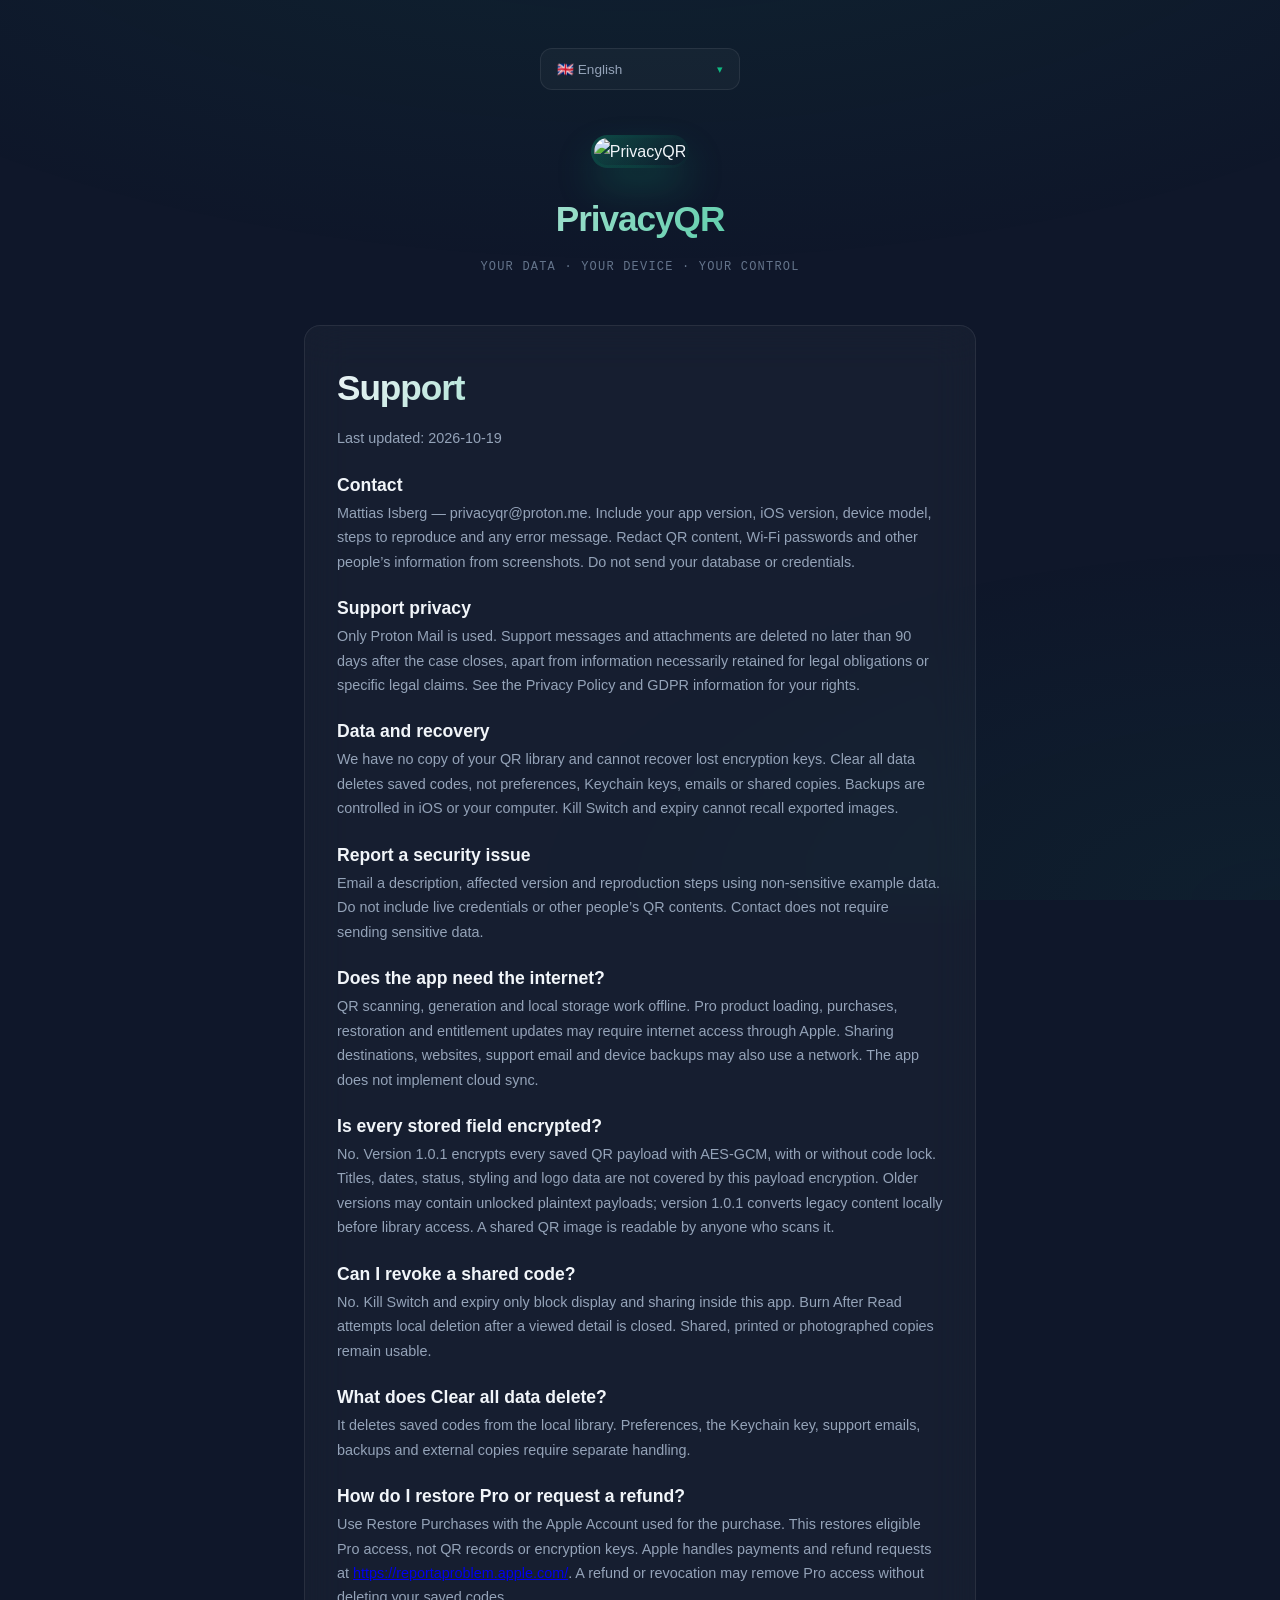
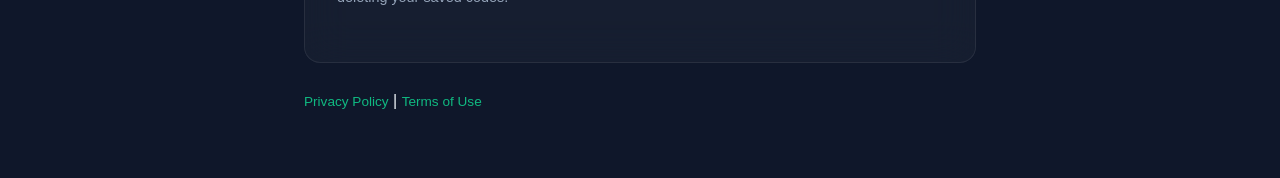
==== commit a91fb446: "Align legal information with PrivacyQR 1.0.1 Pro data flows" ====
--- a/index.html
+++ b/index.html
@@ -513,7 +513,7 @@
 <section id="content-sv" lang="sv" class="lang-content">
 <div class="card">
 <h1>Support</h1>
-<p class="subtitle">Senast uppdaterad: 2026-10-17</p>
+<p class="subtitle">Senast uppdaterad: 2026-10-19</p>
 <h2>Kontakt</h2>
 <p>Mattias Isberg — privacyqr@proton.me. Ange appversion, iOS-version, enhetsmodell, steg för att återskapa problemet och eventuellt felmeddelande. Dölj QR-innehåll, Wi-Fi-lösenord och andras uppgifter i skärmbilder. Skicka inte din databas eller inloggningsuppgifter.</p>
 <h2>Supportens integritet</h2>
@@ -523,13 +523,15 @@
 <h2>Rapportera säkerhetsproblem</h2>
 <p>Mejla en beskrivning, berörd version och steg för att återskapa felet med okänsliga exempeluppgifter. Skicka inte aktiva inloggningsuppgifter eller andras QR-innehåll. Du behöver inte lämna känsliga uppgifter för att kontakta oss.</p>
 <h2>Behöver appen internet?</h2>
-<p>QR-skanning, generering och lokal lagring fungerar offline. Delningsmål, webbplatser, supportmejl och enhetens säkerhetskopiering kan använda nätet. Appen har ingen molnsynk.</p>
+<p>QR-skanning, generering och lokal lagring fungerar offline. Hämtning av Pro-produkten, köp, återställning och rättighetsuppdateringar kan kräva internet via Apple. Delningsmål, webbplatser, supportmejl och enhetens säkerhetskopiering kan också använda nätet. Appen har ingen molnsynk.</p>
 <h2>Krypteras alla sparade fält?</h2>
-<p>Extra AES-GCM-kryptering gäller nya låsta koders innehåll. Olåst innehåll, titlar, datum, design och logotypdata omfattas inte. En delad QR-bild är läsbar för alla som skannar den.</p>
+<p>Nej. Version 1.0.1 krypterar allt sparat QR-innehåll med AES-GCM, med eller utan kodlås. Titlar, datum, status, design och logotypdata omfattas inte av innehållskrypteringen. Äldre versioner kan innehålla olåsta poster i klartext; version 1.0.1 konverterar äldre innehåll lokalt innan biblioteket blir tillgängligt. En delad QR-bild är läsbar för alla som skannar den.</p>
 <h2>Kan jag återkalla en delad kod?</h2>
 <p>Nej. Kill Switch och utgångsdatum stoppar bara visning och delning inne i appen. Burn After Read försöker radera lokalt efter att en visad detaljvy stängts. Delade, utskrivna och fotograferade kopior fungerar fortfarande.</p>
 <h2>Vad raderar Rensa all data?</h2>
 <p>Det raderar sparade koder i det lokala biblioteket. Inställningar, nyckelringsnyckeln, supportmejl, säkerhetskopior och externa kopior behöver hanteras separat.</p>
+<h2>Hur återställer jag Pro eller begär återbetalning?</h2>
+<p>Använd Återställ köp med det Apple-konto som användes vid köpet. Det återställer giltig Pro-åtkomst, inte QR-poster eller krypteringsnycklar. Apple hanterar betalningar och återbetalningsbegäranden på <a href="https://reportaproblem.apple.com/">https://reportaproblem.apple.com/</a>. En återbetalning eller återkallelse kan ta bort Pro-åtkomst utan att radera dina sparade koder.</p>
 </div>
 <footer class="footer-links">
 <a href="privacy-policy.html#sv" lang="sv">Integritetspolicy</a> | <a href="terms-of-service.html#sv" lang="sv">Användarvillkor</a>
@@ -537,7 +539,7 @@
 <section id="content-en" lang="en" class="lang-content active">
 <div class="card">
 <h1>Support</h1>
-<p class="subtitle">Last updated: 2026-10-17</p>
+<p class="subtitle">Last updated: 2026-10-19</p>
 <h2>Contact</h2>
 <p>Mattias Isberg — privacyqr@proton.me. Include your app version, iOS version, device model, steps to reproduce and any error message. Redact QR content, Wi-Fi passwords and other people’s information from screenshots. Do not send your database or credentials.</p>
 <h2>Support privacy</h2>
@@ -547,13 +549,15 @@
 <h2>Report a security issue</h2>
 <p>Email a description, affected version and reproduction steps using non-sensitive example data. Do not include live credentials or other people’s QR contents. Contact does not require sending sensitive data.</p>
 <h2>Does the app need the internet?</h2>
-<p>QR scanning, generation and local storage work offline. Sharing destinations, websites, support email and device backups may use a network. The app does not implement cloud sync.</p>
+<p>QR scanning, generation and local storage work offline. Pro product loading, purchases, restoration and entitlement updates may require internet access through Apple. Sharing destinations, websites, support email and device backups may also use a network. The app does not implement cloud sync.</p>
 <h2>Is every stored field encrypted?</h2>
-<p>Additional AES-GCM encryption applies to newly saved locked payloads. Unlocked content, titles, dates, styling and logo data are not covered by it. A shared QR image is readable by anyone who scans it.</p>
+<p>No. Version 1.0.1 encrypts every saved QR payload with AES-GCM, with or without code lock. Titles, dates, status, styling and logo data are not covered by this payload encryption. Older versions may contain unlocked plaintext payloads; version 1.0.1 converts legacy content locally before library access. A shared QR image is readable by anyone who scans it.</p>
 <h2>Can I revoke a shared code?</h2>
 <p>No. Kill Switch and expiry only block display and sharing inside this app. Burn After Read attempts local deletion after a viewed detail is closed. Shared, printed or photographed copies remain usable.</p>
 <h2>What does Clear all data delete?</h2>
 <p>It deletes saved codes from the local library. Preferences, the Keychain key, support emails, backups and external copies require separate handling.</p>
+<h2>How do I restore Pro or request a refund?</h2>
+<p>Use Restore Purchases with the Apple Account used for the purchase. This restores eligible Pro access, not QR records or encryption keys. Apple handles payments and refund requests at <a href="https://reportaproblem.apple.com/">https://reportaproblem.apple.com/</a>. A refund or revocation may remove Pro access without deleting your saved codes.</p>
 </div>
 <footer class="footer-links">
 <a href="privacy-policy.html#en" lang="en">Privacy Policy</a> | <a href="terms-of-service.html#en" lang="en">Terms of Use</a>
@@ -561,7 +565,7 @@
 <section id="content-de" lang="de" class="lang-content">
 <div class="card">
 <h1>Support</h1>
-<p class="subtitle">Zuletzt aktualisiert: 2026-10-17</p>
+<p class="subtitle">Zuletzt aktualisiert: 2026-10-19</p>
 <h2>Kontakt</h2>
 <p>Mattias Isberg — privacyqr@proton.me. Geben Sie Ihre App-Version, iOS-Version, das Gerätemodell, Schritte zur Reproduktion und etwaige Fehlermeldungen an. Schwärzen Sie in Screenshots QR-Inhalte, WLAN-Passwörter und Informationen anderer Personen. Senden Sie weder Ihre Datenbank noch Zugangsdaten.</p>
 <h2>Datenschutz beim Support</h2>
@@ -571,13 +575,15 @@
 <h2>Sicherheitsproblem melden</h2>
 <p>Senden Sie eine Beschreibung, die betroffene Version und Schritte zur Reproduktion mit nicht vertraulichen Beispieldaten per E-Mail. Geben Sie keine aktiven Zugangsdaten oder QR-Inhalte anderer Personen an. Für eine Kontaktaufnahme müssen keine vertraulichen Daten gesendet werden.</p>
 <h2>Benötigt die App eine Internetverbindung?</h2>
-<p>Das Scannen und Erstellen von QR-Codes sowie die lokale Speicherung funktionieren offline. Ziele beim Teilen, Websites, Support-E-Mails und Geräte-Backups können eine Netzwerkverbindung verwenden. Die App bietet keine Cloud-Synchronisierung.</p>
+<p>Das Scannen und Erstellen von QR-Codes sowie die lokale Speicherung funktionieren offline. Das Laden des Pro-Produkts, Käufe, Wiederherstellung und Aktualisierungen des Anspruchs können über Apple eine Internetverbindung erfordern. Ziele beim Teilen, Websites, Support-E-Mails und Geräte-Backups können ebenfalls das Netzwerk nutzen. Die App bietet keine Cloud-Synchronisierung.</p>
 <h2>Ist jedes gespeicherte Feld verschlüsselt?</h2>
-<p>Zusätzliche AES-GCM-Verschlüsselung gilt für neu gespeicherte Payloads gesperrter Codes. Entsperrte Inhalte, Titel, Daten, Gestaltung und Logodaten sind davon nicht erfasst. Ein geteiltes QR-Bild kann von jedem gelesen werden, der es scannt.</p>
+<p>Nein. Version 1.0.1 verschlüsselt jede gespeicherte QR-Payload mit AES-GCM, mit oder ohne Code-Sperre. Titel, Datumsangaben, Status, Gestaltung und Logodaten sind nicht von dieser Payload-Verschlüsselung erfasst. Ältere Versionen können ungesperrte Payloads im Klartext enthalten; Version 1.0.1 konvertiert ältere Inhalte lokal, bevor die Bibliothek zugänglich ist. Ein geteiltes QR-Bild kann von jedem gelesen werden, der es scannt.</p>
 <h2>Kann ich einen geteilten Code widerrufen?</h2>
 <p>Nein. Kill Switch und Ablaufdatum blockieren die Anzeige und das Teilen nur innerhalb dieser App. Burn After Read versucht nach dem Schließen der angesehenen Detailansicht, den lokalen Eintrag zu löschen. Geteilte, gedruckte oder fotografierte Kopien bleiben verwendbar.</p>
 <h2>Was wird durch „Alle Daten löschen“ entfernt?</h2>
 <p>Die Funktion löscht gespeicherte Codes aus der lokalen Bibliothek. Einstellungen, der Schlüssel im Schlüsselbund, Support-E-Mails, Backups und externe Kopien müssen separat behandelt werden.</p>
+<h2>Wie stelle ich Pro wieder her oder beantrage eine Erstattung?</h2>
+<p>Verwenden Sie „Käufe wiederherstellen“ mit dem Apple Account, der für den Kauf verwendet wurde. Dadurch wird ein berechtigter Pro-Zugang wiederhergestellt, nicht QR-Einträge oder Verschlüsselungsschlüssel. Apple wickelt Zahlungen und Erstattungsanträge unter <a href="https://reportaproblem.apple.com/">https://reportaproblem.apple.com/</a> ab. Eine Erstattung oder ein Widerruf kann den Pro-Zugang entziehen, ohne Ihre gespeicherten Codes zu löschen.</p>
 </div>
 <footer class="footer-links">
 <a href="privacy-policy.html#de" lang="de">Datenschutzerklärung</a> | <a href="terms-of-service.html#de" lang="de">Nutzungsbedingungen</a>
@@ -585,7 +591,7 @@
 <section id="content-fr" lang="fr" class="lang-content">
 <div class="card">
 <h1>Assistance</h1>
-<p class="subtitle">Dernière mise à jour : 2026-10-17</p>
+<p class="subtitle">Dernière mise à jour : 2026-10-19</p>
 <h2>Contact</h2>
 <p>Mattias Isberg — privacyqr@proton.me. Indiquez la version de l’application et d’iOS, le modèle de l’appareil, les étapes permettant de reproduire le problème et tout message d’erreur. Masquez dans les captures d’écran le contenu QR, les mots de passe Wi-Fi et les informations concernant d’autres personnes. N’envoyez ni votre base de données ni vos identifiants.</p>
 <h2>Confidentialité de l’assistance</h2>
@@ -595,13 +601,15 @@
 <h2>Signaler un problème de sécurité</h2>
 <p>Envoyez par e-mail une description, la version concernée et les étapes de reproduction, en utilisant des données d’exemple non sensibles. N’incluez ni identifiants actifs ni contenu QR appartenant à d’autres personnes. Il n’est pas nécessaire de transmettre des données sensibles pour nous contacter.</p>
 <h2>L’application a-t-elle besoin d’Internet ?</h2>
-<p>La lecture, la création et le stockage local des codes QR fonctionnent hors ligne. Les destinations de partage, les sites Web, les e-mails d’assistance et les sauvegardes de l’appareil peuvent utiliser le réseau. L’application ne met pas en œuvre de synchronisation dans le cloud.</p>
+<p>La lecture, la création et le stockage local des codes QR fonctionnent hors ligne. Le chargement du produit Pro, les achats, la restauration et les mises à jour des droits d’accès peuvent nécessiter une connexion Internet via Apple. Les destinations de partage, les sites Web, les e-mails d’assistance et les sauvegardes de l’appareil peuvent également utiliser le réseau. L’application ne met pas en œuvre de synchronisation dans le cloud.</p>
 <h2>Tous les champs stockés sont-ils chiffrés ?</h2>
-<p>Le chiffrement AES-GCM supplémentaire s’applique aux charges utiles nouvellement sauvegardées pour les codes verrouillés. Il ne couvre ni le contenu déverrouillé, ni les titres, ni les dates, ni la mise en forme, ni les données du logo. Toute personne qui scanne une image QR partagée peut la lire.</p>
+<p>Non. La version 1.0.1 chiffre chaque charge utile QR sauvegardée avec AES-GCM, avec ou sans verrouillage du code. Les titres, dates, états, mises en forme et données de logo ne sont pas couverts par ce chiffrement de la charge utile. Les anciennes versions peuvent contenir des charges utiles déverrouillées en clair ; la version 1.0.1 convertit localement les anciens contenus avant l’accès à la bibliothèque. Toute personne qui scanne une image QR partagée peut la lire.</p>
 <h2>Puis-je révoquer un code partagé ?</h2>
 <p>Non. Kill Switch et l’expiration bloquent uniquement l’affichage et le partage dans cette application. Burn After Read tente une suppression locale lorsque vous fermez la vue détaillée consultée. Les copies partagées, imprimées ou photographiées restent utilisables.</p>
 <h2>Que supprime l’option « Effacer toutes les données » ?</h2>
 <p>Elle supprime les codes sauvegardés de la bibliothèque locale. Les préférences, la clé du trousseau, les e-mails d’assistance, les sauvegardes et les copies externes doivent être gérés séparément.</p>
+<h2>Comment restaurer Pro ou demander un remboursement ?</h2>
+<p>Utilisez « Restaurer les achats » avec le compte Apple utilisé lors de l’achat. Cela restaure l’accès Pro auquel vous avez droit, pas les enregistrements QR ni les clés de chiffrement. Apple traite les paiements et les demandes de remboursement sur <a href="https://reportaproblem.apple.com/">https://reportaproblem.apple.com/</a>. Un remboursement ou une révocation peut supprimer l’accès Pro sans supprimer vos codes sauvegardés.</p>
 </div>
 <footer class="footer-links">
 <a href="privacy-policy.html#fr" lang="fr">Politique de confidentialité</a> | <a href="terms-of-service.html#fr" lang="fr">Conditions d’utilisation</a>
@@ -609,7 +617,7 @@
 <section id="content-da" lang="da" class="lang-content">
 <div class="card">
 <h1>Support</h1>
-<p class="subtitle">Senest opdateret: 2026-10-17</p>
+<p class="subtitle">Senest opdateret: 2026-10-19</p>
 <h2>Kontakt</h2>
 <p>Mattias Isberg — privacyqr@proton.me. Oplys din appversion, iOS-version, enhedsmodel, trin til at genskabe problemet og eventuelle fejlmeddelelser. Slør QR-indhold, Wi-Fi-adgangskoder og andre personers oplysninger i skærmbilleder. Send ikke din database eller dine adgangsoplysninger.</p>
 <h2>Support og privatliv</h2>
@@ -619,13 +627,15 @@
 <h2>Rapportér et sikkerhedsproblem</h2>
 <p>Send en beskrivelse, den berørte version og trin til at genskabe problemet via e-mail med ufølsomme eksempeldata. Medtag ikke aktive adgangsoplysninger eller andre personers QR-indhold. Det kræver ikke, at du sender følsomme data, at du kontakter os.</p>
 <h2>Kræver appen internet?</h2>
-<p>Scanning og oprettelse af QR-koder samt lokal lagring fungerer offline. Delingsdestinationer, websteder, support-e-mail og sikkerhedskopier af enheden kan bruge et netværk. Appen har ikke cloud-synkronisering.</p>
+<p>QR-scanning, oprettelse og lokal lagring fungerer offline. Indlæsning af Pro-produktet, køb, gendannelse og opdatering af rettigheder kan kræve internetadgang gennem Apple. Delingsdestinationer, websteder, support-e-mail og sikkerhedskopier af enheden kan også bruge netværket. Appen har ingen cloud-synkronisering.</p>
 <h2>Er alle gemte felter krypteret?</h2>
-<p>Ekstra AES-GCM-kryptering gælder for nyligt gemte payloads for låste koder. Oplåst indhold, titler, datoer, udseende og logodata er ikke omfattet. Et delt QR-billede kan læses af alle, der scanner det.</p>
+<p>Nej. Version 1.0.1 krypterer alle gemte QR-payloads med AES-GCM, både med og uden kodelås. Titler, datoer, status, udseende og logodata er ikke dækket af denne payloadkryptering. Ældre versioner kan indeholde ulåste payloads i klartekst; version 1.0.1 konverterer ældre indhold lokalt, før biblioteket åbnes. Et delt QR-billede kan læses af alle, der scanner det.</p>
 <h2>Kan jeg tilbagekalde en delt kode?</h2>
 <p>Nej. Kill Switch og udløb blokerer kun visning og deling i denne app. Burn After Read forsøger lokal sletning, når en vist detalje lukkes. Delte, udskrevne eller fotograferede kopier kan fortsat bruges.</p>
 <h2>Hvad sletter Ryd alle data?</h2>
 <p>Funktionen sletter gemte koder fra det lokale bibliotek. Indstillinger, nøglen i nøgleringen, support-e-mails, sikkerhedskopier og eksterne kopier skal håndteres separat.</p>
+<h2>Hvordan gendanner jeg Pro eller anmoder om refusion?</h2>
+<p>Brug Gendan køb med den Apple-konto, der blev brugt til købet. Dette gendanner berettiget Pro-adgang, ikke QR-poster eller krypteringsnøgler. Apple håndterer betalinger og refusionsanmodninger på <a href="https://reportaproblem.apple.com/">https://reportaproblem.apple.com/</a>. En refusion eller tilbagekaldelse kan fjerne Pro-adgangen uden at slette dine gemte koder.</p>
 </div>
 <footer class="footer-links">
 <a href="privacy-policy.html#da" lang="da">Privatlivspolitik</a> | <a href="terms-of-service.html#da" lang="da">Brugsvilkår</a>
@@ -633,7 +643,7 @@
 <section id="content-nb" lang="nb" class="lang-content">
 <div class="card">
 <h1>Support</h1>
-<p class="subtitle">Sist oppdatert: 2026-10-17</p>
+<p class="subtitle">Sist oppdatert: 2026-10-19</p>
 <h2>Kontakt</h2>
 <p>Mattias Isberg — privacyqr@proton.me. Oppgi appversjon, iOS-versjon, enhetsmodell, trinn for å gjenskape problemet og eventuelle feilmeldinger. Sladd QR-innhold, Wi-Fi-passord og andres opplysninger i skjermbilder. Ikke send databasen eller påloggingsopplysninger.</p>
 <h2>Personvern for support</h2>
@@ -643,13 +653,15 @@
 <h2>Rapporter et sikkerhetsproblem</h2>
 <p>Send en beskrivelse, berørt versjon og trinn for å gjenskape problemet via e-post, med ikke-sensitive eksempeldata. Ikke ta med aktive påloggingsopplysninger eller andres QR-innhold. Det er ikke nødvendig å sende sensitive data for å ta kontakt.</p>
 <h2>Trenger appen internett?</h2>
-<p>Skanning og oppretting av QR-koder og lokal lagring fungerer uten nett. Delingsmål, nettsteder, support-e-post og sikkerhetskopier av enheten kan bruke nettverk. Appen har ikke nettskysynkronisering.</p>
+<p>QR-skanning, oppretting og lokal lagring fungerer offline. Innlasting av Pro-produktet, kjøp, gjenoppretting og oppdatering av rettigheter kan kreve internettilgang gjennom Apple. Delingsmål, nettsteder, support-e-post og sikkerhetskopier av enheten kan også bruke nettverk. Appen har ingen nettsynkronisering.</p>
 <h2>Er alle lagrede felt kryptert?</h2>
-<p>Ekstra AES-GCM-kryptering gjelder for nylig lagrede payloads for låste koder. Opplåst innhold, titler, datoer, utforming og logodata omfattes ikke. Et delt QR-bilde kan leses av alle som skanner det.</p>
+<p>Nei. Versjon 1.0.1 krypterer alle lagrede QR-payloads med AES-GCM, med eller uten kodelås. Titler, datoer, status, utforming og logodata omfattes ikke av denne payload-krypteringen. Eldre versjoner kan inneholde ulåste payloads i klartekst; versjon 1.0.1 konverterer eldre innhold lokalt før biblioteket åpnes. Et delt QR-bilde kan leses av alle som skanner det.</p>
 <h2>Kan jeg tilbakekalle en delt kode?</h2>
 <p>Nei. Kill Switch og utløp blokkerer bare visning og deling i denne appen. Burn After Read forsøker lokal sletting når en vist detalj lukkes. Delte, utskrevne eller fotograferte kopier kan fortsatt brukes.</p>
 <h2>Hva sletter Slett alle data?</h2>
 <p>Funksjonen sletter lagrede koder fra det lokale biblioteket. Innstillinger, nøkkelen i nøkkelringen, support-e-poster, sikkerhetskopier og eksterne kopier må håndteres separat.</p>
+<h2>Hvordan gjenoppretter jeg Pro eller ber om refusjon?</h2>
+<p>Bruk Gjenopprett kjøp med Apple-kontoen som ble brukt til kjøpet. Dette gjenoppretter kvalifisert Pro-tilgang, ikke QR-oppføringer eller krypteringsnøkler. Apple håndterer betalinger og refusjonsforespørsler på <a href="https://reportaproblem.apple.com/">https://reportaproblem.apple.com/</a>. En refusjon eller tilbakekalling kan fjerne Pro-tilgangen uten å slette de lagrede kodene dine.</p>
 </div>
 <footer class="footer-links">
 <a href="privacy-policy.html#nb" lang="nb">Personvernerklæring</a> | <a href="terms-of-service.html#nb" lang="nb">Bruksvilkår</a>
@@ -657,7 +669,7 @@
 <section id="content-es" lang="es" class="lang-content">
 <div class="card">
 <h1>Asistencia</h1>
-<p class="subtitle">Última actualización: 2026-10-17</p>
+<p class="subtitle">Última actualización: 2026-10-19</p>
 <h2>Contacto</h2>
 <p>Mattias Isberg — privacyqr@proton.me. Incluya la versión de la app, la versión de iOS, el modelo del dispositivo, los pasos para reproducir el problema y cualquier mensaje de error. Oculte el contenido QR, las contraseñas Wi-Fi y la información de otras personas en las capturas de pantalla. No envíe su base de datos ni credenciales.</p>
 <h2>Privacidad de la asistencia</h2>
@@ -667,13 +679,15 @@
 <h2>Notificar un problema de seguridad</h2>
 <p>Envíe por correo una descripción, la versión afectada y los pasos para reproducir el problema usando datos de ejemplo no sensibles. No incluya credenciales activas ni contenido QR de otras personas. No es necesario enviar datos sensibles para ponerse en contacto.</p>
 <h2>¿La app necesita Internet?</h2>
-<p>El escaneo, la generación y el almacenamiento local de códigos QR funcionan sin conexión. Los destinos compartidos, los sitios web, el correo de asistencia y las copias de seguridad del dispositivo pueden utilizar la red. La app no implementa sincronización en la nube.</p>
+<p>El escaneo, la generación y el almacenamiento local de códigos QR funcionan sin conexión. La carga del producto Pro, las compras, la restauración y las actualizaciones de derechos pueden requerir conexión a Internet a través de Apple. Los destinos compartidos, los sitios web, el correo de asistencia y las copias de seguridad del dispositivo también pueden utilizar la red. La app no implementa sincronización en la nube.</p>
 <h2>¿Se cifra cada campo almacenado?</h2>
-<p>El cifrado AES-GCM adicional se aplica a las cargas útiles bloqueadas que se guarden a partir de ahora. No cubre el contenido desbloqueado, los títulos, las fechas, el estilo ni los datos del logotipo. Cualquiera que escanee una imagen QR compartida puede leerla.</p>
+<p>No. La versión 1.0.1 cifra todas las cargas útiles QR guardadas con AES-GCM, con o sin bloqueo del código. Los títulos, fechas, estado, estilo y datos del logotipo no están cubiertos por este cifrado de la carga útil. Las versiones anteriores pueden contener cargas útiles desbloqueadas en texto sin cifrar; la versión 1.0.1 convierte localmente el contenido antiguo antes de dar acceso a la biblioteca. Cualquiera que escanee una imagen QR compartida puede leerla.</p>
 <h2>¿Puedo revocar un código compartido?</h2>
 <p>No. Kill Switch y la caducidad solo bloquean la visualización y el uso compartido dentro de esta app. Burn After Read intenta eliminar el registro local cuando se cierra el detalle que se ha visto. Las copias compartidas, impresas o fotografiadas siguen siendo utilizables.</p>
 <h2>¿Qué elimina Borrar todos los datos?</h2>
 <p>Elimina los códigos guardados de la biblioteca local. Las preferencias, la clave del Llavero, los correos de asistencia, las copias de seguridad y las copias externas deben gestionarse por separado.</p>
+<h2>¿Cómo restauro Pro o solicito un reembolso?</h2>
+<p>Use «Restaurar compras» con la cuenta de Apple utilizada para la compra. Esto restaura el acceso a Pro que cumpla los requisitos, no los registros QR ni las claves de cifrado. Apple gestiona los pagos y las solicitudes de reembolso en <a href="https://reportaproblem.apple.com/">https://reportaproblem.apple.com/</a>. Un reembolso o una revocación puede retirar el acceso a Pro sin eliminar los códigos guardados.</p>
 </div>
 <footer class="footer-links">
 <a href="privacy-policy.html#es" lang="es">Política de privacidad</a> | <a href="terms-of-service.html#es" lang="es">Condiciones de uso</a>
@@ -681,7 +695,7 @@
 <section id="content-it" lang="it" class="lang-content">
 <div class="card">
 <h1>Assistenza</h1>
-<p class="subtitle">Ultimo aggiornamento: 2026-10-17</p>
+<p class="subtitle">Ultimo aggiornamento: 2026-10-19</p>
 <h2>Contatti</h2>
 <p>Mattias Isberg — privacyqr@proton.me. Indica la versione dell&#x27;app, la versione di iOS, il modello del dispositivo, i passaggi per riprodurre il problema e gli eventuali messaggi di errore. Oscura dagli screenshot i contenuti QR, le password Wi-Fi e le informazioni di altre persone. Non inviare il database né credenziali.</p>
 <h2>Privacy dell&#x27;assistenza</h2>
@@ -691,13 +705,15 @@
 <h2>Segnalare un problema di sicurezza</h2>
 <p>Invia via email una descrizione, la versione interessata e i passaggi per riprodurre il problema, usando dati di esempio non sensibili. Non includere credenziali attive o contenuti QR di altre persone. Per contattarci non è necessario inviare dati sensibili.</p>
 <h2>L&#x27;app ha bisogno di internet?</h2>
-<p>La scansione, la generazione e la memorizzazione locale dei codici QR funzionano offline. Le destinazioni di condivisione, i siti web, l&#x27;email di assistenza e i backup del dispositivo possono usare la rete. L&#x27;app non implementa la sincronizzazione cloud.</p>
+<p>La scansione, la generazione e la memorizzazione locale dei codici QR funzionano offline. Il caricamento del prodotto Pro, gli acquisti, il ripristino e gli aggiornamenti dei diritti potrebbero richiedere Internet tramite Apple. Anche le destinazioni di condivisione, i siti web, l’email di assistenza e i backup del dispositivo possono usare la rete. L’app non implementa la sincronizzazione cloud.</p>
 <h2>Ogni campo salvato è cifrato?</h2>
-<p>La cifratura AES-GCM aggiuntiva si applica ai nuovi payload salvati con blocco. Contenuti senza blocco, titoli, date, stile e dati del logo non sono coperti. Un&#x27;immagine QR condivisa è leggibile da chiunque la scansioni.</p>
+<p>No. La versione 1.0.1 cifra ogni payload QR salvato con AES-GCM, con o senza blocco del codice. Titoli, date, stato, stile e dati del logo non sono coperti da questa cifratura del payload. Le versioni precedenti potrebbero contenere payload sbloccati in chiaro; la versione 1.0.1 converte localmente i contenuti legacy prima di rendere accessibile la libreria. Un’immagine QR condivisa è leggibile da chiunque la scansioni.</p>
 <h2>Posso revocare un codice condiviso?</h2>
 <p>No. Kill Switch e scadenza impediscono la visualizzazione e la condivisione solo all&#x27;interno di questa app. Burn After Read tenta l&#x27;eliminazione locale dopo aver chiuso i dettagli visualizzati. Le copie condivise, stampate o fotografate restano utilizzabili.</p>
 <h2>Che cosa elimina Cancella tutti i dati?</h2>
 <p>Elimina i codici salvati dalla libreria locale. Le preferenze, la chiave del Portachiavi, le email di assistenza, i backup e le copie esterne devono essere gestiti separatamente.</p>
+<h2>Come posso ripristinare Pro o richiedere un rimborso?</h2>
+<p>Usa “Ripristina acquisti” con l’account Apple usato per l’acquisto. Questo ripristina l’accesso a Pro idoneo, non i record QR né le chiavi di cifratura. Apple gestisce pagamenti e richieste di rimborso su <a href="https://reportaproblem.apple.com/">https://reportaproblem.apple.com/</a>. Un rimborso o una revoca possono rimuovere l’accesso a Pro senza eliminare i codici salvati.</p>
 </div>
 <footer class="footer-links">
 <a href="privacy-policy.html#it" lang="it">Informativa sulla privacy</a> | <a href="terms-of-service.html#it" lang="it">Termini di utilizzo</a>
@@ -705,7 +721,7 @@
 <section id="content-nl" lang="nl" class="lang-content">
 <div class="card">
 <h1>Ondersteuning</h1>
-<p class="subtitle">Laatst bijgewerkt: 2026-10-17</p>
+<p class="subtitle">Laatst bijgewerkt: 2026-10-19</p>
 <h2>Contact</h2>
 <p>Mattias Isberg — privacyqr@proton.me. Vermeld uw appversie, iOS-versie, apparaatmodel, stappen om het probleem te reproduceren en eventuele foutmelding. Maak QR-inhoud, wifiwachtwoorden en gegevens van anderen onleesbaar op schermafbeeldingen. Stuur uw database of inloggegevens niet mee.</p>
 <h2>Privacy bij ondersteuning</h2>
@@ -715,13 +731,15 @@
 <h2>Een beveiligingsprobleem melden</h2>
 <p>Stuur per e-mail een beschrijving, de getroffen versie en stappen om het probleem te reproduceren, met niet-gevoelige voorbeeldgegevens. Vermeld geen actieve inloggegevens of QR-inhoud van anderen. Voor contact hoeft u geen gevoelige gegevens te versturen.</p>
 <h2>Heeft de app internet nodig?</h2>
-<p>QR-codes scannen, maken en lokaal opslaan werkt offline. Bestemmingen voor delen, websites, ondersteuningsmail en apparaatback-ups kunnen een netwerk gebruiken. De app implementeert geen cloudsynchronisatie.</p>
+<p>QR-codes scannen, maken en lokaal opslaan werkt offline. Het laden van het Pro-product, aankopen, herstel en updates van rechten kunnen via Apple een internetverbinding vereisen. Bestemmingen voor delen, websites, ondersteuningsmail en apparaatback-ups kunnen ook het netwerk gebruiken. De app implementeert geen cloudsynchronisatie.</p>
 <h2>Wordt elk opgeslagen veld versleuteld?</h2>
-<p>Aanvullende AES-GCM-versleuteling geldt voor payloads van nieuw opgeslagen vergrendelde codes. Ontgrendelde inhoud, titels, datums, vormgeving en logogegevens vallen hier niet onder. Een gedeelde QR-afbeelding is leesbaar voor iedereen die deze scant.</p>
+<p>Nee. Versie 1.0.1 versleutelt elke opgeslagen QR-payload met AES-GCM, met of zonder codevergrendeling. Titels, datums, status, vormgeving en logogegevens vallen niet onder deze payloadversleuteling. Oudere versies kunnen ontgrendelde payloads in platte tekst bevatten; versie 1.0.1 zet oudere inhoud lokaal om voordat de bibliotheek toegankelijk is. Iedereen die een gedeelde QR-afbeelding scant, kan deze lezen.</p>
 <h2>Kan ik een gedeelde code intrekken?</h2>
 <p>Nee. Kill Switch en de vervaldatum blokkeren weergave en delen alleen binnen deze app. Burn After Read probeert de lokale gegevens te verwijderen nadat de bekeken detailweergave is gesloten. Gedeelde, afgedrukte of gefotografeerde kopieën blijven bruikbaar.</p>
 <h2>Wat verwijdert Wis alle gegevens?</h2>
 <p>Hiermee worden opgeslagen codes uit de lokale bibliotheek verwijderd. Voorkeuren, de Keychain-sleutel, ondersteuningsmails, back-ups en externe kopieën moeten afzonderlijk worden beheerd.</p>
+<h2>Hoe herstel ik Pro of vraag ik een terugbetaling aan?</h2>
+<p>Gebruik ‘Herstel aankopen’ met het Apple-account dat voor de aankoop is gebruikt. Dit herstelt in aanmerking komende Pro-toegang, niet QR-records of versleutelingssleutels. Apple handelt betalingen en terugbetalingsverzoeken af via <a href="https://reportaproblem.apple.com/">https://reportaproblem.apple.com/</a>. Een terugbetaling of intrekking kan de Pro-toegang verwijderen zonder uw opgeslagen codes te verwijderen.</p>
 </div>
 <footer class="footer-links">
 <a href="privacy-policy.html#nl" lang="nl">Privacybeleid</a> | <a href="terms-of-service.html#nl" lang="nl">Gebruiksvoorwaarden</a>
@@ -729,7 +747,7 @@
 <section id="content-pl" lang="pl" class="lang-content">
 <div class="card">
 <h1>Pomoc techniczna</h1>
-<p class="subtitle">Ostatnia aktualizacja: 2026-10-17</p>
+<p class="subtitle">Ostatnia aktualizacja: 2026-10-19</p>
 <h2>Kontakt</h2>
 <p>Mattias Isberg — privacyqr@proton.me. Podaj wersję aplikacji iOS, model urządzenia, kroki pozwalające odtworzyć problem oraz ewentualny komunikat o błędzie. Usuń ze zrzutów ekranu treści kodów QR, hasła do Wi-Fi i informacje o innych osobach. Nie wysyłaj bazy danych ani danych logowania.</p>
 <h2>Prywatność w ramach pomocy technicznej</h2>
@@ -739,13 +757,15 @@
 <h2>Zgłoś problem z bezpieczeństwem</h2>
 <p>Wyślij opis, numer wersji, której dotyczy problem, oraz kroki jego odtworzenia, używając przykładowych danych, które nie są poufne. Nie dołączaj aktualnych danych logowania ani treści kodów QR innych osób. Zgłoszenie nie wymaga wysyłania danych poufnych.</p>
 <h2>Czy aplikacja potrzebuje internetu?</h2>
-<p>Skanowanie, tworzenie i lokalne przechowywanie kodów QR działają offline. Udostępnianie do wybranych miejsc docelowych, witryny internetowe, poczta pomocy technicznej i kopie zapasowe urządzenia mogą wymagać sieci. Aplikacja nie obsługuje synchronizacji z chmurą.</p>
+<p>Skanowanie, tworzenie i lokalne przechowywanie kodów QR działa offline. Wczytywanie produktów Pro, zakupy, odtwarzanie i aktualizacje uprawnień mogą wymagać internetu za pośrednictwem Apple. Miejsca docelowe udostępniania, witryny internetowe, poczta pomocy i kopie zapasowe urządzenia również mogą korzystać z sieci. Aplikacja nie implementuje synchronizacji z chmurą.</p>
 <h2>Czy każde zapisane pole jest szyfrowane?</h2>
-<p>Dodatkowe szyfrowanie AES-GCM obejmuje ładunki nowo zapisanych zablokowanych kodów. Nie obejmuje treści odblokowanych kodów, tytułów, dat, stylu ani danych logo. Każdy, kto zeskanuje udostępniony obraz QR, może go odczytać.</p>
+<p>Nie. Wersja 1.0.1 szyfruje każdy zapisany ładunek kodu QR za pomocą AES-GCM, niezależnie od blokady kodu. Tytuły, daty, status, styl i dane logo nie są objęte tym szyfrowaniem ładunku. Starsze wersje mogły zawierać niezaszyfrowane ładunki odblokowanych kodów; wersja 1.0.1 konwertuje starsze treści lokalnie przed udostępnieniem biblioteki. Udostępniony obraz QR może odczytać każda osoba, która go zeskanuje.</p>
 <h2>Czy mogę unieważnić udostępniony kod?</h2>
 <p>Nie. Kill Switch i termin wygaśnięcia blokują wyświetlanie i udostępnianie wyłącznie w tej aplikacji. Burn After Read próbuje usunąć lokalny rekord po zamknięciu wyświetlonych szczegółów. Udostępnione, wydrukowane lub sfotografowane kopie nadal działają.</p>
 <h2>Co usuwa opcja Wyczyść wszystkie dane?</h2>
 <p>Usuwa zapisane kody z lokalnej biblioteki. Preferencjami, kluczem Keychain, wiadomościami e-mail do pomocy technicznej, kopiami zapasowymi i kopiami zewnętrznymi należy zarządzać oddzielnie.</p>
+<h2>Jak odtworzyć Pro lub poprosić o zwrot pieniędzy?</h2>
+<p>Użyj funkcji Odtwórz zakupy z kontem Apple użytym do zakupu. Przywraca ona kwalifikujący się dostęp do Pro, a nie rekordy QR ani klucze szyfrowania. Apple obsługuje płatności i wnioski o zwrot pod adresem <a href="https://reportaproblem.apple.com/">https://reportaproblem.apple.com/</a>. Zwrot lub cofnięcie uprawnień może odebrać dostęp do Pro bez usuwania zapisanych kodów.</p>
 </div>
 <footer class="footer-links">
 <a href="privacy-policy.html#pl" lang="pl">Polityka prywatności</a> | <a href="terms-of-service.html#pl" lang="pl">Warunki użytkowania</a>
@@ -753,7 +773,7 @@
 <section id="content-pt" lang="pt" class="lang-content">
 <div class="card">
 <h1>Apoio</h1>
-<p class="subtitle">Última atualização: 2026-10-17</p>
+<p class="subtitle">Última atualização: 2026-10-19</p>
 <h2>Contacto</h2>
 <p>Mattias Isberg — privacyqr@proton.me. Indique a versão da aplicação, a versão do iOS, o modelo do dispositivo, os passos para reproduzir o problema e qualquer mensagem de erro. Oculte conteúdo QR, palavras-passe de Wi-Fi e informações de outras pessoas nas capturas de ecrã. Não envie a sua base de dados nem credenciais.</p>
 <h2>Privacidade do apoio</h2>
@@ -763,13 +783,15 @@
 <h2>Comunicar um problema de segurança</h2>
 <p>Envie por e-mail uma descrição, a versão afetada e os passos para reproduzir o problema, utilizando dados de exemplo não sensíveis. Não inclua credenciais ativas nem conteúdo QR de outras pessoas. Não é necessário enviar dados sensíveis para nos contactar.</p>
 <h2>A aplicação precisa de internet?</h2>
-<p>A leitura, criação e armazenamento local de códigos QR funcionam sem ligação à internet. Os destinos de partilha, websites, e-mail de apoio e cópias de segurança do dispositivo podem utilizar uma rede. A aplicação não implementa sincronização na nuvem.</p>
+<p>A leitura, criação e armazenamento local de QR funcionam offline. O carregamento do produto Pro, as compras, o restauro e as atualizações de direitos podem exigir acesso à internet através da Apple. Os destinos de partilha, sites, e-mail de suporte e cópias de segurança do dispositivo também podem usar a rede. A aplicação não implementa sincronização na nuvem.</p>
 <h2>Todos os campos armazenados são encriptados?</h2>
-<p>A encriptação adicional AES-GCM aplica-se aos novos conteúdos guardados com bloqueio. O conteúdo sem bloqueio, os títulos, as datas, o estilo e os dados do logótipo não estão abrangidos. Uma imagem QR partilhada pode ser lida por qualquer pessoa que a leia.</p>
+<p>Não. A versão 1.0.1 encripta todos os payloads QR guardados com AES-GCM, com ou sem bloqueio do código. Títulos, datas, estado, estilo e dados do logótipo não estão abrangidos por esta encriptação do payload. Versões anteriores podem conter payloads desbloqueados em texto simples; a versão 1.0.1 converte localmente o conteúdo antigo antes de abrir a biblioteca. Uma imagem QR partilhada pode ser lida por qualquer pessoa que a digitalize.</p>
 <h2>Posso revogar um código partilhado?</h2>
 <p>Não. Kill Switch e a validade apenas impedem a apresentação e a partilha dentro desta aplicação. Burn After Read tenta eliminar localmente o registo depois de fechar a vista de detalhe consultada. As cópias partilhadas, impressas ou fotografadas continuam utilizáveis.</p>
 <h2>O que elimina Apagar todos os dados?</h2>
 <p>Elimina os códigos guardados da biblioteca local. As preferências, a chave do Keychain, os e-mails de apoio, as cópias de segurança e as cópias externas exigem uma gestão separada.</p>
+<h2>Como restauro o Pro ou peço um reembolso?</h2>
+<p>Use Restaurar compras com a Conta Apple utilizada na compra. Isto restaura o acesso Pro elegível, não os registos QR nem as chaves de encriptação. A Apple gere os pagamentos e os pedidos de reembolso em <a href="https://reportaproblem.apple.com/">https://reportaproblem.apple.com/</a>. Um reembolso ou revogação pode remover o acesso Pro sem eliminar os códigos guardados.</p>
 </div>
 <footer class="footer-links">
 <a href="privacy-policy.html#pt" lang="pt">Política de Privacidade</a> | <a href="terms-of-service.html#pt" lang="pt">Termos de Utilização</a>
@@ -777,7 +799,7 @@
 <section id="content-el" lang="el" class="lang-content">
 <div class="card">
 <h1>Υποστήριξη</h1>
-<p class="subtitle">Τελευταία ενημέρωση: 2026-10-17</p>
+<p class="subtitle">Τελευταία ενημέρωση: 2026-10-19</p>
 <h2>Επικοινωνία</h2>
 <p>Mattias Isberg — privacyqr@proton.me. Συμπεριλάβετε την έκδοση της εφαρμογής, την έκδοση iOS, το μοντέλο συσκευής, τα βήματα αναπαραγωγής και τυχόν μήνυμα σφάλματος. Αποκρύψτε από στιγμιότυπα οθόνης το περιεχόμενο QR, τους κωδικούς πρόσβασης Wi‑Fi και τα στοιχεία άλλων προσώπων. Μην στέλνετε τη βάση δεδομένων ή διαπιστευτήρια.</p>
 <h2>Απόρρητο υποστήριξης</h2>
@@ -787,13 +809,15 @@
 <h2>Αναφορά ζητήματος ασφαλείας</h2>
 <p>Στείλτε με email περιγραφή, την επηρεαζόμενη έκδοση και βήματα αναπαραγωγής, χρησιμοποιώντας μη ευαίσθητα ενδεικτικά δεδομένα. Μην συμπεριλάβετε ενεργά διαπιστευτήρια ή περιεχόμενο QR άλλων προσώπων. Για επικοινωνία δεν χρειάζεται να στείλετε ευαίσθητα δεδομένα.</p>
 <h2>Χρειάζεται η εφαρμογή διαδίκτυο;</h2>
-<p>Η σάρωση, η δημιουργία και η τοπική αποθήκευση QR λειτουργούν χωρίς σύνδεση. Οι προορισμοί κοινοποίησης, οι ιστότοποι, το email υποστήριξης και τα αντίγραφα ασφαλείας της συσκευής ενδέχεται να χρησιμοποιούν δίκτυο. Η εφαρμογή δεν υλοποιεί συγχρονισμό cloud.</p>
+<p>Η σάρωση, η δημιουργία και η τοπική αποθήκευση QR λειτουργούν εκτός σύνδεσης. Η φόρτωση προϊόντος Pro, οι αγορές, η επαναφορά και οι ενημερώσεις δικαιωμάτων ενδέχεται να απαιτούν πρόσβαση στο διαδίκτυο μέσω της Apple. Οι προορισμοί κοινοποίησης, οι ιστότοποι, το email υποστήριξης και τα αντίγραφα ασφαλείας συσκευής ενδέχεται επίσης να χρησιμοποιούν δίκτυο. Η εφαρμογή δεν υλοποιεί συγχρονισμό cloud.</p>
 <h2>Κρυπτογραφείται κάθε αποθηκευμένο πεδίο;</h2>
-<p>Η πρόσθετη κρυπτογράφηση AES-GCM εφαρμόζεται σε νέα αποθηκευμένα κλειδωμένα payload. Το ξεκλείδωτο περιεχόμενο, οι τίτλοι, οι ημερομηνίες, η μορφοποίηση και τα δεδομένα λογοτύπου δεν καλύπτονται από αυτήν. Μια κοινόχρηστη εικόνα QR είναι αναγνώσιμη από όποιον τη σαρώσει.</p>
+<p>Όχι. Η έκδοση 1.0.1 κρυπτογραφεί κάθε αποθηκευμένο payload QR με AES-GCM, με ή χωρίς κλείδωμα κωδικού. Οι τίτλοι, οι ημερομηνίες, η κατάσταση, η μορφοποίηση και τα δεδομένα λογοτύπου δεν καλύπτονται από αυτήν την κρυπτογράφηση payload. Παλαιότερες εκδόσεις ενδέχεται να περιέχουν ξεκλείδωτα payload σε απλό κείμενο· η έκδοση 1.0.1 μετατρέπει το παλαιό περιεχόμενο τοπικά πριν ανοίξει τη βιβλιοθήκη. Μια κοινόχρηστη εικόνα QR είναι αναγνώσιμη από όποιον τη σαρώσει.</p>
 <h2>Μπορώ να ανακαλέσω έναν κοινόχρηστο κωδικό;</h2>
 <p>Όχι. Το Kill Switch και η λήξη εμποδίζουν την εμφάνιση και την κοινοποίηση μόνο μέσα σε αυτήν την εφαρμογή. Το Burn After Read επιχειρεί τοπική διαγραφή αφού κλείσει η προβολή λεπτομερειών που είδατε. Τα κοινόχρηστα, εκτυπωμένα ή φωτογραφημένα αντίγραφα παραμένουν χρησιμοποιήσιμα.</p>
 <h2>Τι διαγράφει η Εκκαθάριση όλων των δεδομένων;</h2>
 <p>Διαγράφει τους αποθηκευμένους κωδικούς από την τοπική βιβλιοθήκη. Οι προτιμήσεις, το κλειδί Keychain, τα email υποστήριξης, τα αντίγραφα ασφαλείας και τα εξωτερικά αντίγραφα χρειάζονται ξεχωριστή διαχείριση.</p>
+<h2>Πώς επαναφέρω το Pro ή ζητώ επιστροφή χρημάτων;</h2>
+<p>Χρησιμοποιήστε την Επαναφορά αγορών με τον Apple λογαριασμό που χρησιμοποιήθηκε για την αγορά. Αυτό επαναφέρει το επιλέξιμο δικαίωμα Pro, όχι εγγραφές QR ή κλειδιά κρυπτογράφησης. Η Apple χειρίζεται πληρωμές και αιτήματα επιστροφής χρημάτων στη διεύθυνση <a href="https://reportaproblem.apple.com/">https://reportaproblem.apple.com/</a>. Επιστροφή χρημάτων ή ανάκληση μπορεί να αφαιρέσει την πρόσβαση Pro χωρίς να διαγράψει τους αποθηκευμένους κωδικούς σας.</p>
 </div>
 <footer class="footer-links">
 <a href="privacy-policy.html#el" lang="el">Πολιτική απορρήτου</a> | <a href="terms-of-service.html#el" lang="el">Όροι χρήσης</a>
@@ -801,7 +825,7 @@
 <section id="content-fi" lang="fi" class="lang-content">
 <div class="card">
 <h1>Tuki</h1>
-<p class="subtitle">Päivitetty viimeksi: 2026-10-17</p>
+<p class="subtitle">Päivitetty viimeksi: 2026-10-19</p>
 <h2>Yhteystiedot</h2>
 <p>Mattias Isberg — privacyqr@proton.me. Ilmoita sovelluksen versio, iOS-versio, laitteen malli, toistamiseen tarvittavat vaiheet ja mahdollinen virheilmoitus. Peitä kuvakaappauksista QR-sisältö, Wi-Fi-salasanat ja muiden henkilöiden tiedot. Älä lähetä tietokantaasi tai tunnistetietojasi.</p>
 <h2>Tuen tietosuoja</h2>
@@ -811,13 +835,15 @@
 <h2>Ilmoita tietoturvaongelmasta</h2>
 <p>Lähetä kuvaus, versio johon ongelma vaikuttaa, ja toistamisohjeet käyttäen esimerkkitietoja, jotka eivät ole arkaluonteisia. Älä sisällytä voimassa olevia tunnistetietoja tai muiden henkilöiden QR-sisältöä. Yhteydenotto ei edellytä arkaluonteisten tietojen lähettämistä.</p>
 <h2>Tarvitseeko sovellus internetyhteyttä?</h2>
-<p>QR-koodien skannaus, luominen ja paikallinen tallennus toimivat offline-tilassa. Jakamiskohteet, verkkosivustot, tukisähköposti ja laitteen varmuuskopiot voivat käyttää verkkoa. Sovellus ei toteuta pilvisynkronointia.</p>
+<p>QR-koodien skannaus, luonti ja paikallinen tallennus toimivat offline-tilassa. Pro-tuotteen lataaminen, ostaminen, palauttaminen ja käyttöoikeuden päivittäminen voivat vaatia internetyhteyden Applen kautta. Jakamiskohteet, verkkosivustot, tukisähköposti ja laitteen varmuuskopiot voivat myös käyttää verkkoa. Sovellus ei toteuta pilvisynkronointia.</p>
 <h2>Salataanko kaikki tallennetut kentät?</h2>
-<p>AES-GCM-lisäsalausta käytetään uusiin tallennettuihin lukittuihin payloadeihin. Lukitsematon sisältö, otsikot, päivämäärät, ulkoasu ja logotiedot eivät kuulu sen piiriin. Jaettu QR-kuva on luettavissa kaikille, jotka skannaavat sen.</p>
+<p>Ei. Versio 1.0.1 salaa kaikki tallennetut QR-sisällöt AES-GCM:llä koodilukosta riippumatta. Nimet, päivämäärät, tila, ulkoasu ja logotiedot eivät kuulu tämän sisältösalauksen piiriin. Vanhemmissa versioissa voi olla lukitsemattomia selväkielisiä sisältöjä; versio 1.0.1 muuntaa vanhan sisällön paikallisesti ennen kirjaston avaamista. Jaettu QR-kuva on kaikkien sen skannaavien luettavissa.</p>
 <h2>Voinko perua jaetun koodin?</h2>
 <p>Et. Kill Switch ja vanheneminen estävät näyttämisen ja jakamisen vain tässä sovelluksessa. Burn After Read yrittää poistaa paikallisesti tietueen, kun katseltu tietonäkymä suljetaan. Jaetut, tulostetut tai valokuvatut kopiot pysyvät käytettävissä.</p>
 <h2>Mitä Tyhjennä kaikki tiedot poistaa?</h2>
 <p>Se poistaa tallennetut koodit paikallisesta kirjastosta. Asetukset, Keychain-avain, tukisähköpostit, varmuuskopiot ja ulkoiset kopiot on käsiteltävä erikseen.</p>
+<h2>Miten palautan Pron tai pyydän hyvitystä?</h2>
+<p>Käytä Palauta ostot -toimintoa samalla Apple-tilillä, jolla ostit tuotteen. Se palauttaa ehdot täyttävän Pro-käyttöoikeuden, ei QR-tietueita tai salausavaimia. Apple käsittelee maksut ja hyvityspyynnöt osoitteessa <a href="https://reportaproblem.apple.com/">https://reportaproblem.apple.com/</a>. Hyvitys tai käyttöoikeuden peruutus voi poistaa Pro-käyttöoikeuden poistamatta tallennettuja koodejasi.</p>
 </div>
 <footer class="footer-links">
 <a href="privacy-policy.html#fi" lang="fi">Tietosuojakäytäntö</a> | <a href="terms-of-service.html#fi" lang="fi">Käyttöehdot</a>
@@ -825,7 +851,7 @@
 <section id="content-cs" lang="cs" class="lang-content">
 <div class="card">
 <h1>Podpora</h1>
-<p class="subtitle">Poslední aktualizace: 2026-10-17</p>
+<p class="subtitle">Naposledy aktualizováno: 2026-10-19</p>
 <h2>Kontakt</h2>
 <p>Mattias Isberg — privacyqr@proton.me. Uveďte verzi aplikace, verzi iOS, model zařízení, kroky k reprodukci a případnou chybovou zprávu. Ze snímků obrazovky odstraňte obsah QR kódů, hesla k Wi-Fi a údaje jiných osob. Neposílejte databázi ani přihlašovací údaje.</p>
 <h2>Soukromí při podpoře</h2>
@@ -835,13 +861,15 @@
 <h2>Nahlásit bezpečnostní problém</h2>
 <p>Pošlete popis, dotčenou verzi a kroky k reprodukci s použitím necitlivých příkladových údajů. Neuvádějte platné přihlašovací údaje ani obsah QR kódů jiných osob. Pro kontakt není nutné zasílat citlivé údaje.</p>
 <h2>Potřebuje aplikace internet?</h2>
-<p>Skenování, vytváření a místní ukládání QR kódů funguje offline. Cíle sdílení, webové stránky, e-mail podpory a zálohy zařízení mohou využívat síť. Aplikace neimplementuje synchronizaci s cloudem.</p>
+<p>Skenování, vytváření a místní ukládání QR kódů funguje offline. Načítání produktů Pro, nákupy, obnovení a aktualizace nároku mohou přes Apple vyžadovat internet. Síť mohou používat také cíle sdílení, weby, e-mail podpory a zálohy zařízení. Aplikace neimplementuje cloudovou synchronizaci.</p>
 <h2>Je každé uložené pole šifrované?</h2>
-<p>Dodatečné šifrování AES-GCM se vztahuje na nově uložený obsah zamčených kódů. Nevztahuje se na odemčený obsah, názvy, data, vzhled ani data loga. Sdílený obrázek QR může přečíst každý, kdo jej naskenuje.</p>
+<p>Ne. Verze 1.0.1 šifruje každý uložený obsah QR kódu pomocí AES-GCM, ať už je kód zamčený, nebo ne. Názvy, data, stav, vzhled a data loga tímto šifrováním obsahu pokryty nejsou. Starší verze mohly obsahovat nešifrovaný obsah odemčených kódů; verze 1.0.1 převádí starší obsah místně před přístupem ke knihovně. Sdílený obrázek QR může přečíst každý, kdo jej naskenuje.</p>
 <h2>Mohu zneplatnit sdílený kód?</h2>
 <p>Ne. Kill Switch a vypršení platnosti blokují zobrazení a sdílení pouze v této aplikaci. Burn After Read se po zavření zobrazených podrobností pokusí o místní smazání. Sdílené, vytištěné nebo vyfotografované kopie zůstávají použitelné.</p>
 <h2>Co smaže volba Vymazat všechna data?</h2>
 <p>Smaže uložené kódy z místní knihovny. Předvolby, klíč Keychain, e-maily podpory, zálohy a externí kopie je nutné spravovat samostatně.</p>
+<h2>Jak obnovím Pro nebo požádám o vrácení peněz?</h2>
+<p>Použijte Obnovit nákupy s účtem Apple použitým k nákupu. Obnoví způsobilý přístup k Pro, nikoli záznamy QR ani šifrovací klíče. Platby a žádosti o vrácení peněz zpracovává Apple na <a href="https://reportaproblem.apple.com/">https://reportaproblem.apple.com/</a>. Vrácení peněz nebo odebrání nároku může zrušit přístup k Pro, aniž by smazalo uložené kódy.</p>
 </div>
 <footer class="footer-links">
 <a href="privacy-policy.html#cs" lang="cs">Zásady ochrany osobních údajů</a> | <a href="terms-of-service.html#cs" lang="cs">Podmínky použití</a>
@@ -849,7 +877,7 @@
 <section id="content-ro" lang="ro" class="lang-content">
 <div class="card">
 <h1>Asistență</h1>
-<p class="subtitle">Ultima actualizare: 2026-10-17</p>
+<p class="subtitle">Ultima actualizare: 2026-10-19</p>
 <h2>Contact</h2>
 <p>Mattias Isberg — privacyqr@proton.me. Includeți versiunea aplicației, versiunea iOS, modelul dispozitivului, pașii de reproducere și orice mesaj de eroare. Eliminați din capturi de ecran conținutul codurilor QR, parolele Wi-Fi și informațiile altor persoane. Nu trimiteți baza de date sau datele de autentificare.</p>
 <h2>Confidențialitatea serviciului de asistență</h2>
@@ -859,13 +887,15 @@
 <h2>Raportați o problemă de securitate</h2>
 <p>Trimiteți prin e-mail o descriere, versiunea afectată și pașii de reproducere, folosind date demonstrative care nu sunt sensibile. Nu includeți date de autentificare active sau conținut QR al altor persoane. Contactarea nu necesită trimiterea de date sensibile.</p>
 <h2>Aplicația are nevoie de internet?</h2>
-<p>Scanarea, generarea și stocarea locală a codurilor QR funcționează offline. Destinațiile de partajare, site-urile web, e-mailul de asistență și copiile de siguranță ale dispozitivului pot folosi o rețea. Aplicația nu implementează sincronizarea în cloud.</p>
+<p>Scanarea, generarea și stocarea locală a codurilor QR funcționează offline. Încărcarea produselor Pro, achizițiile, restaurarea și actualizarea dreptului de acces pot necesita internet prin Apple. Destinațiile de partajare, site-urile web, e-mailul de asistență și copiile de siguranță ale dispozitivului pot folosi, de asemenea, rețeaua. Aplicația nu implementează sincronizarea în cloud.</p>
 <h2>Este criptat fiecare câmp stocat?</h2>
-<p>Criptarea suplimentară AES-GCM se aplică încărcăturilor codurilor blocate salvate recent. Conținutul deblocat, titlurile, datele, stilizarea și datele logo-ului nu sunt incluse. Oricine scanează o imagine QR partajată o poate citi.</p>
+<p>Nu. Versiunea 1.0.1 criptează fiecare încărcătură QR salvată cu AES-GCM, indiferent dacă este blocată sau nu. Titlurile, datele, starea, stilul și datele logo-ului nu sunt acoperite de această criptare a încărcăturii. Versiunile mai vechi pot conține încărcături necriptate ale codurilor deblocate; versiunea 1.0.1 convertește local conținutul vechi înainte de accesarea bibliotecii. Oricine scanează o imagine QR partajată o poate citi.</p>
 <h2>Pot revoca un cod partajat?</h2>
 <p>Nu. Kill Switch și expirarea blochează afișarea și partajarea numai în această aplicație. Burn After Read încearcă ștergerea locală după închiderea detaliilor vizualizate. Copiile partajate, tipărite sau fotografiate rămân utilizabile.</p>
 <h2>Ce șterge opțiunea Șterge toate datele?</h2>
 <p>Șterge codurile salvate din biblioteca locală. Preferințele, cheia Keychain, e-mailurile de asistență, copiile de siguranță și copiile externe trebuie gestionate separat.</p>
+<h2>Cum restaurez Pro sau solicit o rambursare?</h2>
+<p>Folosiți Restaurare achiziții cu contul Apple folosit la cumpărare. Aceasta restaurează accesul Pro eligibil, nu înregistrările QR sau cheile de criptare. Apple gestionează plățile și solicitările de rambursare la <a href="https://reportaproblem.apple.com/">https://reportaproblem.apple.com/</a>. O rambursare sau revocare poate elimina accesul Pro fără să șteargă codurile salvate.</p>
 </div>
 <footer class="footer-links">
 <a href="privacy-policy.html#ro" lang="ro">Politica de confidențialitate</a> | <a href="terms-of-service.html#ro" lang="ro">Termeni de utilizare</a>
@@ -873,7 +903,7 @@
 <section id="content-hu" lang="hu" class="lang-content">
 <div class="card">
 <h1>Támogatás</h1>
-<p class="subtitle">Utolsó frissítés: 2026-10-17</p>
+<p class="subtitle">Utolsó frissítés: 2026-10-19</p>
 <h2>Kapcsolat</h2>
 <p>Mattias Isberg — privacyqr@proton.me. Adja meg az alkalmazás és az iOS verzióját, a készülék modelljét, a hiba reprodukálásának lépéseit és az esetleges hibaüzenetet. A képernyőképeken takarja ki a QR-tartalmat, a Wi-Fi-jelszavakat és mások adatait. Ne küldje el az adatbázisát vagy a hitelesítő adatait.</p>
 <h2>A támogatás adatvédelme</h2>
@@ -883,13 +913,15 @@
 <h2>Biztonsági probléma bejelentése</h2>
 <p>E-mailben küldje el a probléma leírását, az érintett verziót és a reprodukálás lépéseit, nem érzékeny példaadatokkal. Ne mellékeljen érvényes hitelesítő adatokat vagy mások QR-tartalmát. A kapcsolatfelvételhez nem szükséges érzékeny adatokat küldenie.</p>
 <h2>Szüksége van az alkalmazásnak internetkapcsolatra?</h2>
-<p>A QR-kódok beolvasása, létrehozása és helyi tárolása offline is működik. A megosztás célhelyei, a webhelyek, a támogatási e-mail és az eszköz biztonsági mentései hálózati kapcsolatot használhatnak. Az alkalmazás nem valósít meg felhőszinkronizálást.</p>
+<p>A QR-kódok beolvasása, létrehozása és helyi tárolása offline is működik. A Pro-termékek betöltéséhez, vásárláshoz, visszaállításhoz és a jogosultság frissítéséhez internetkapcsolat lehet szükséges az Apple-en keresztül. A megosztási célhelyek, webhelyek, támogatási e-mail és az eszköz biztonsági mentései is használhatják a hálózatot. Az alkalmazás nem valósít meg felhőszinkronizálást.</p>
 <h2>Minden tárolt mező titkosított?</h2>
-<p>A további AES-GCM-titkosítás az újonnan mentett, zárolt kódok hasznos adattartalmára vonatkozik. A feloldott tartalomra, címekre, dátumokra, megjelenésre és logóadatokra nem terjed ki. A megosztott QR-képet bárki elolvashatja, aki beolvassa.</p>
+<p>Nem. Az 1.0.1-es verzió minden mentett QR-adattartalmat AES-GCM-mel titkosít, kódzárral és anélkül is. A címek, dátumok, állapot, megjelenés és logóadatok nem tartoznak az adattartalom-titkosítás alá. A korábbi verziókban előfordulhatnak feloldott, titkosítatlan QR-adattartalmak; az 1.0.1-es verzió a régi tartalmat helyben átalakítja a könyvtár elérése előtt. A megosztott QR-képet bárki elolvashatja, aki beolvassa.</p>
 <h2>Visszavonhatok egy megosztott kódot?</h2>
 <p>Nem. A Kill Switch és a lejárat csak ezen az alkalmazáson belül tiltja le a megjelenítést és a megosztást. A Burn After Read megkísérli a helyi törlést a megtekintett részletes nézet bezárásakor. A megosztott, kinyomtatott vagy lefényképezett példányok továbbra is használhatók.</p>
 <h2>Mit töröl a Clear all data?</h2>
 <p>Törli a mentett kódokat a helyi könyvtárból. A beállításokat, a Kulcskarikában tárolt kulcsot, a támogatási e-maileket, a biztonsági mentéseket és a külső példányokat külön kell kezelni.</p>
+<h2>Hogyan állíthatom vissza a Pro-hozzáférést vagy kérhetek visszatérítést?</h2>
+<p>A vásárláshoz használt Apple-fiókkal válassza a Vásárlások visszaállítása lehetőséget. Ez a jogosult Pro-hozzáférést állítja vissza, nem a QR-rekordokat vagy a titkosítási kulcsokat. A fizetéseket és a visszatérítési kérelmeket az Apple kezeli a <a href="https://reportaproblem.apple.com/">https://reportaproblem.apple.com/</a> címen. A visszatérítés vagy a jogosultság visszavonása megszüntetheti a Pro-hozzáférést a mentett kódok törlése nélkül.</p>
 </div>
 <footer class="footer-links">
 <a href="privacy-policy.html#hu" lang="hu">Adatvédelmi szabályzat</a> | <a href="terms-of-service.html#hu" lang="hu">Felhasználási feltételek</a>
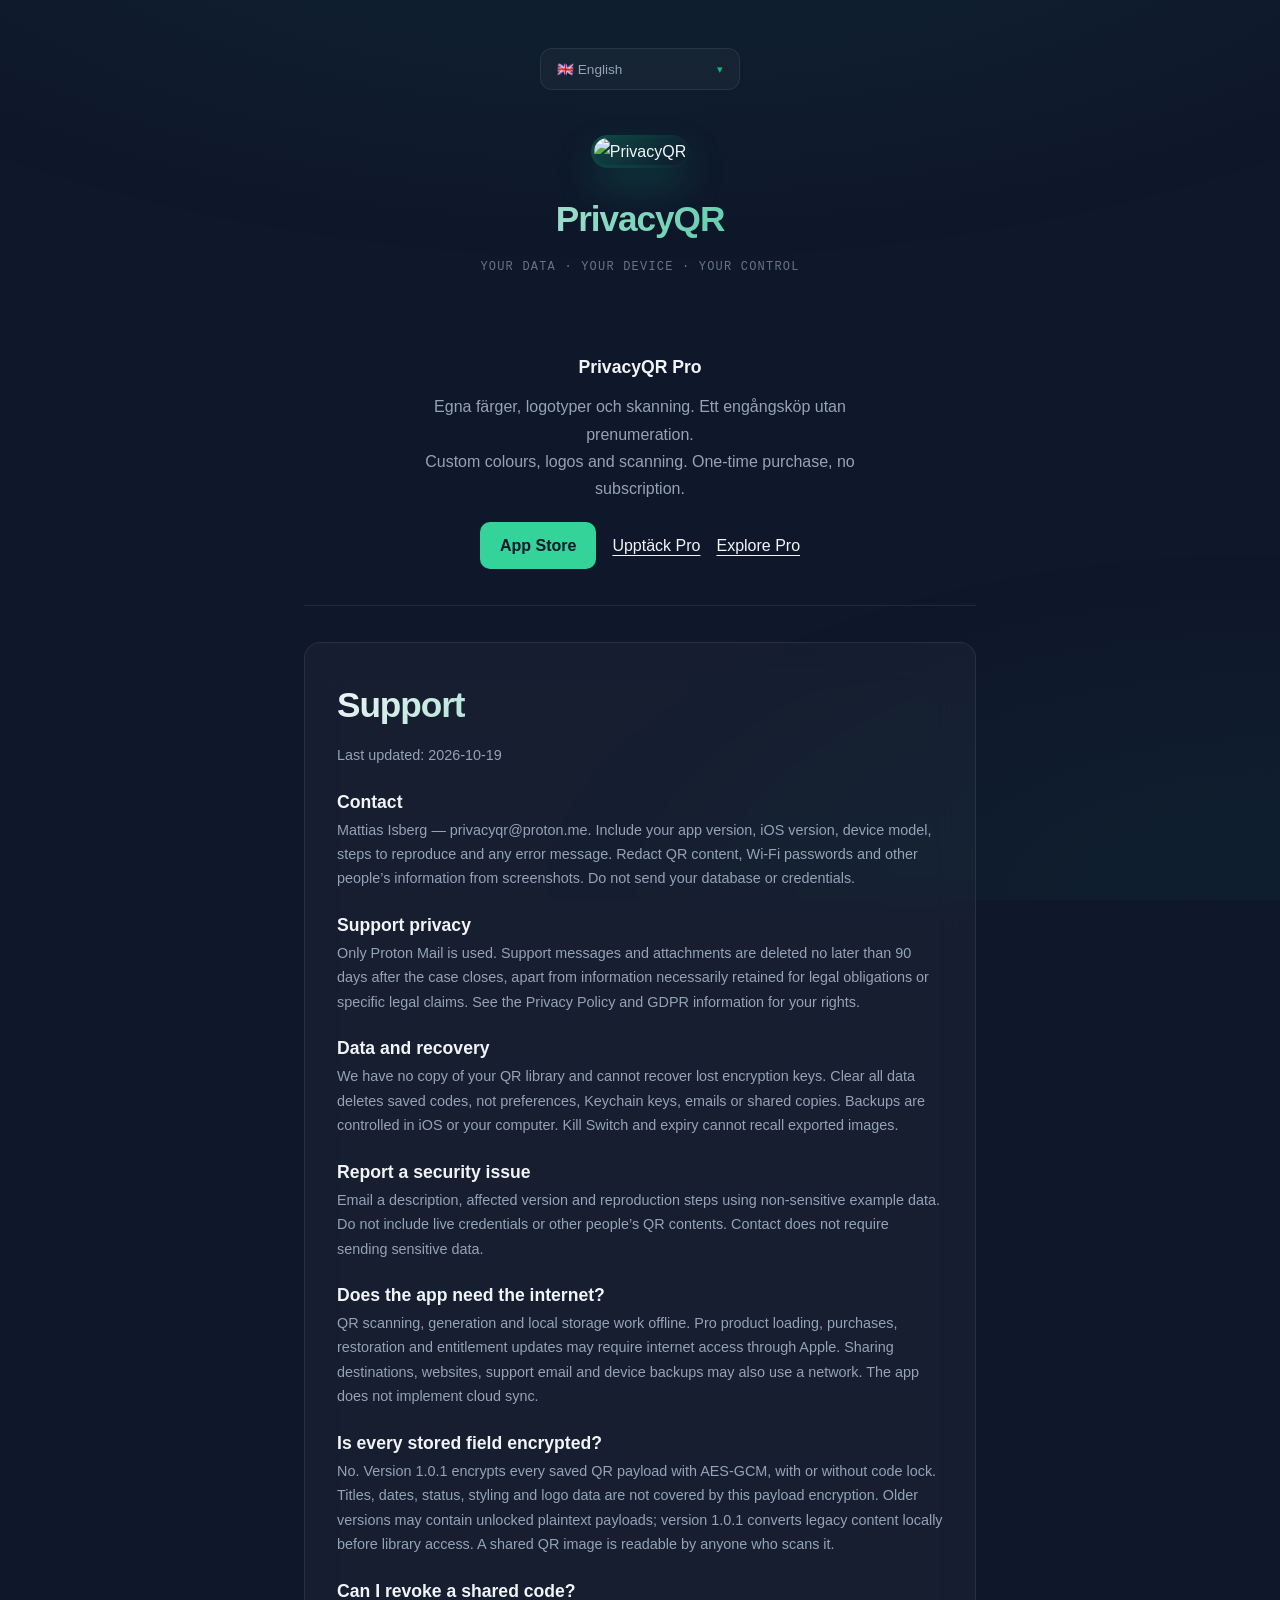
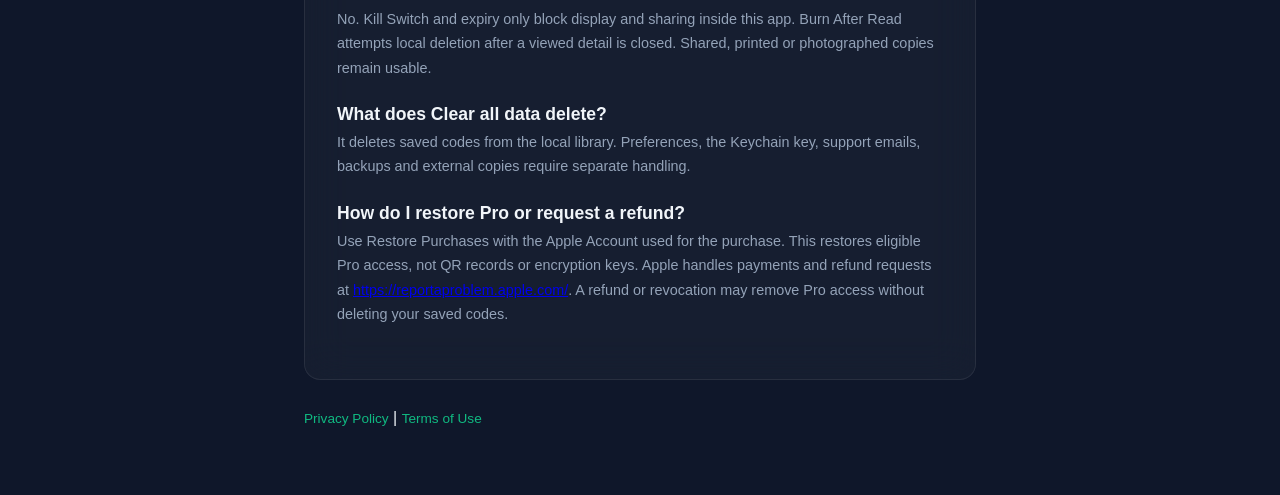
==== commit 49944a9d: "Publish PrivacyQR Pro pages and promotional film" ====
--- a/index.html
+++ b/index.html
@@ -467,7 +467,14 @@
                 font-size: 2rem;
             }
         }
+        .product-entry{padding:28px 0 36px;margin:0 0 36px;border-bottom:1px solid var(--border);text-align:center}
+        .product-entry p{color:var(--text-secondary);margin:10px auto 20px;max-width:54ch}
+        .product-entry nav{display:flex;gap:16px;justify-content:center;flex-wrap:wrap;align-items:center}
+        .product-entry a{color:var(--text-primary);text-underline-offset:4px;min-height:44px;display:inline-flex;align-items:center}
+        .product-entry a.product-download{padding:10px 20px;background:#34d399;color:#0f172a;border-radius:10px;font-weight:700;text-decoration:none}
+        .product-entry a:focus-visible{outline:3px solid #34d399;outline-offset:4px}
     </style>
+    <link rel="icon" href="logo.png">
 </head>
 
 <body>
@@ -509,6 +516,15 @@
         </header>
 
         <!-- Swedish -->
+        <section class="product-entry" aria-label="PrivacyQR Pro">
+            <h2>PrivacyQR Pro</h2>
+            <p><span lang="sv">Egna färger, logotyper och skanning. Ett engångsköp utan prenumeration.</span><br><span lang="en">Custom colours, logos and scanning. One-time purchase, no subscription.</span></p>
+            <nav aria-label="Download and product information">
+                <a class="product-download" href="https://apps.apple.com/app/id6757152699">App Store</a>
+                <a href="pro.html" lang="sv">Upptäck Pro</a>
+                <a href="pro-en.html" lang="en">Explore Pro</a>
+            </nav>
+        </section>
         <!-- BEGIN GENERATED LEGAL -->
 <section id="content-sv" lang="sv" class="lang-content">
 <div class="card">
